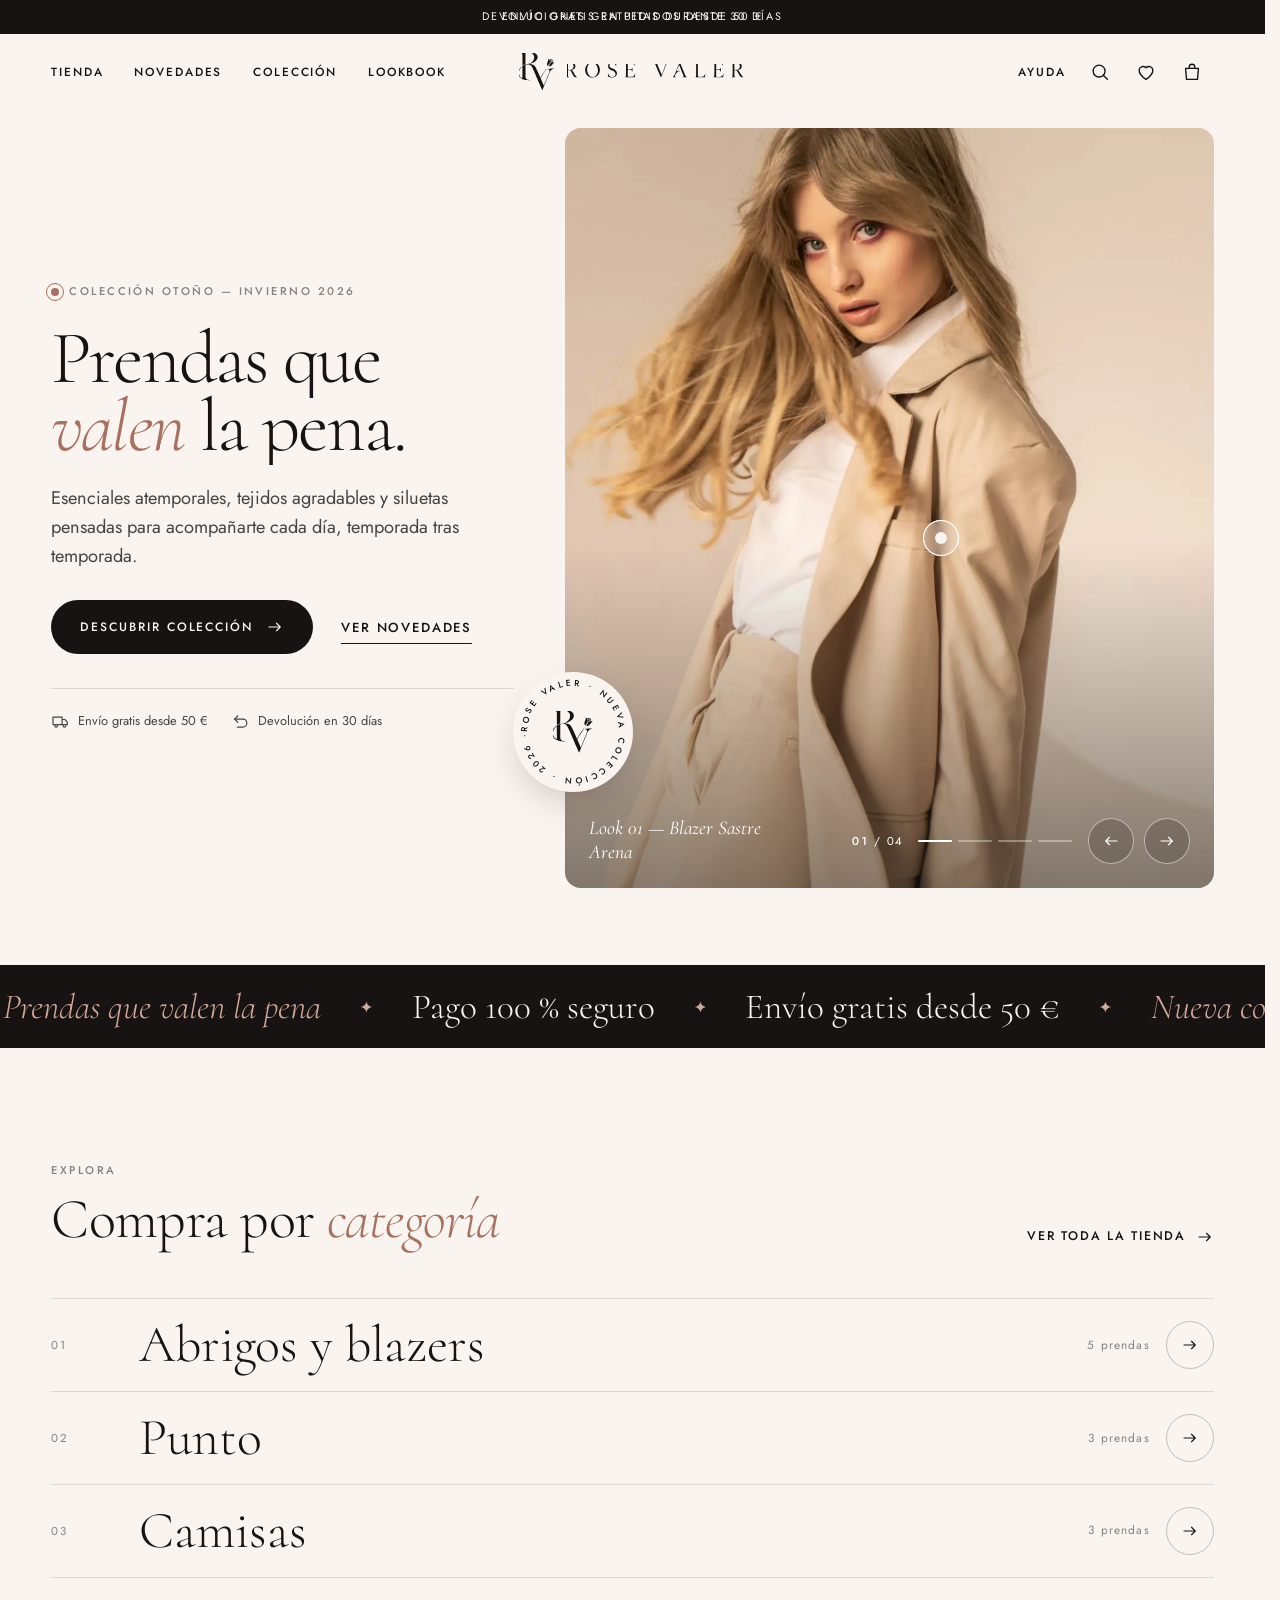
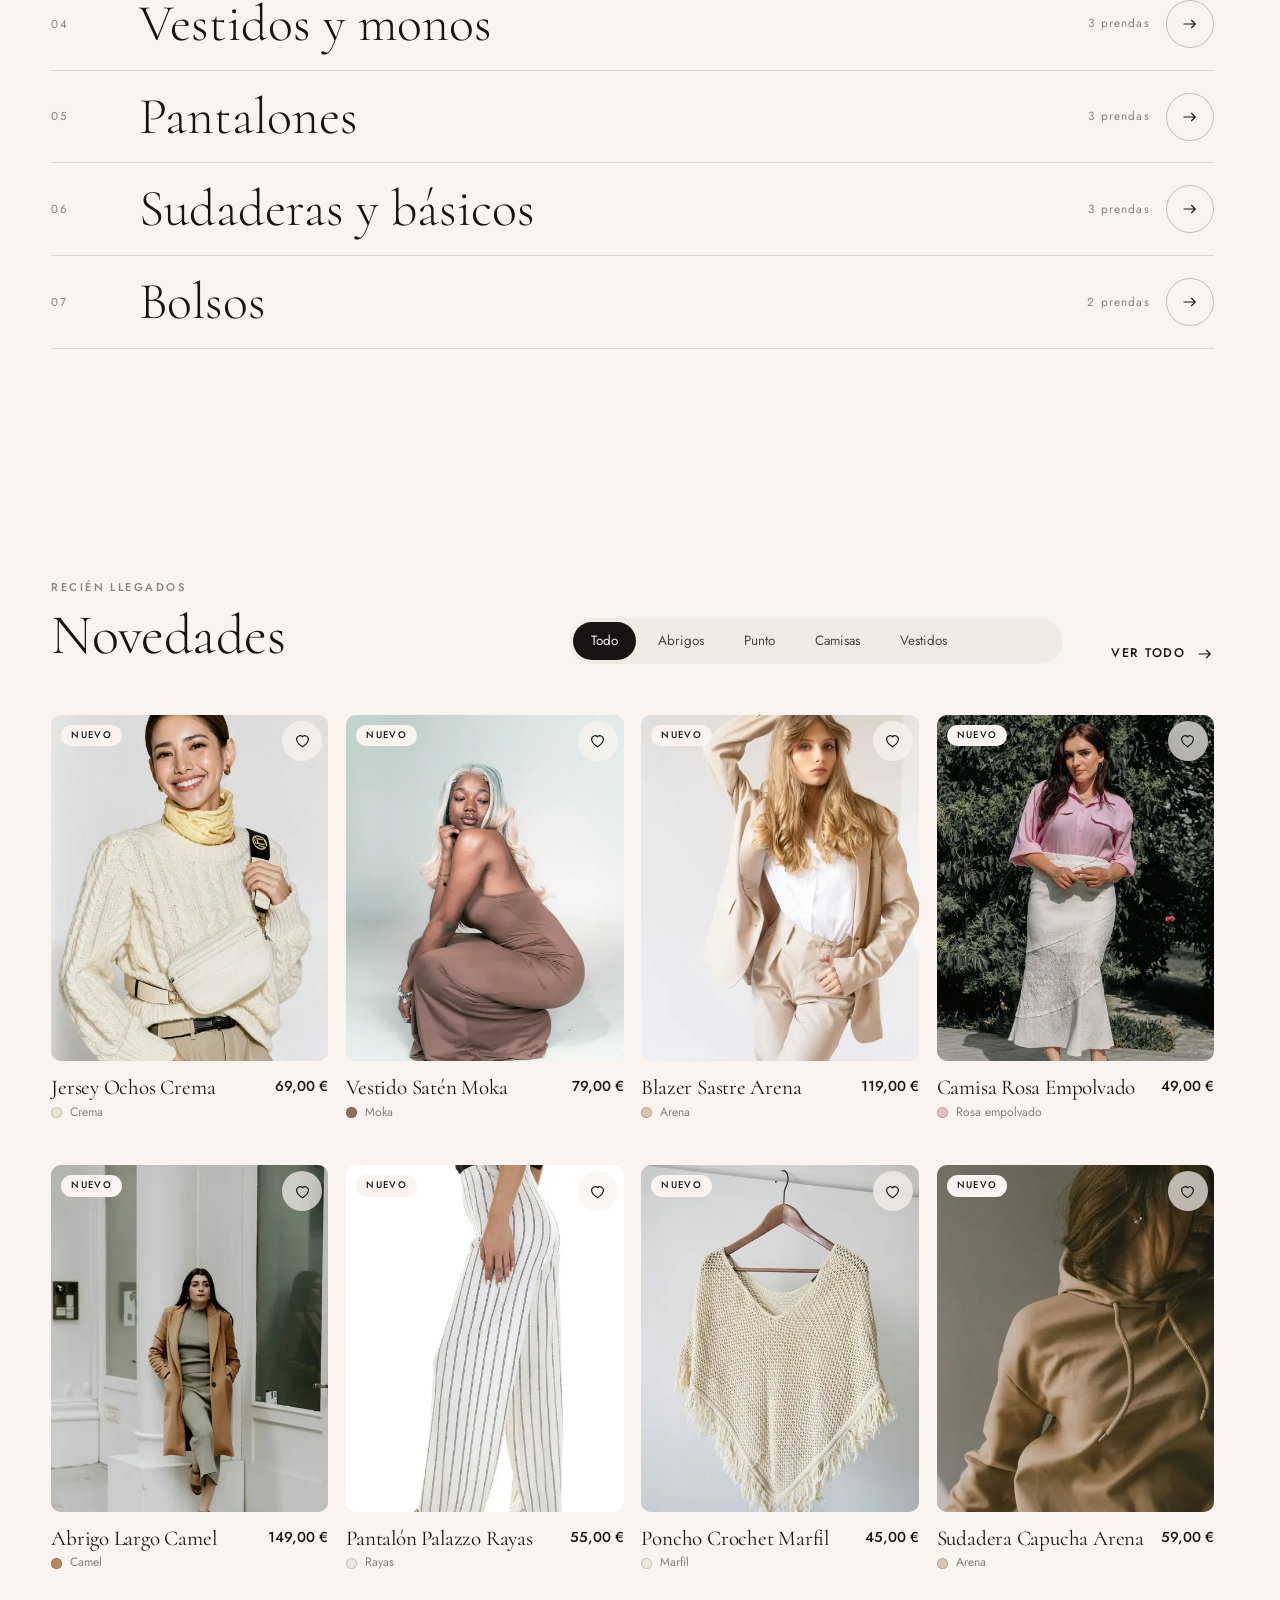
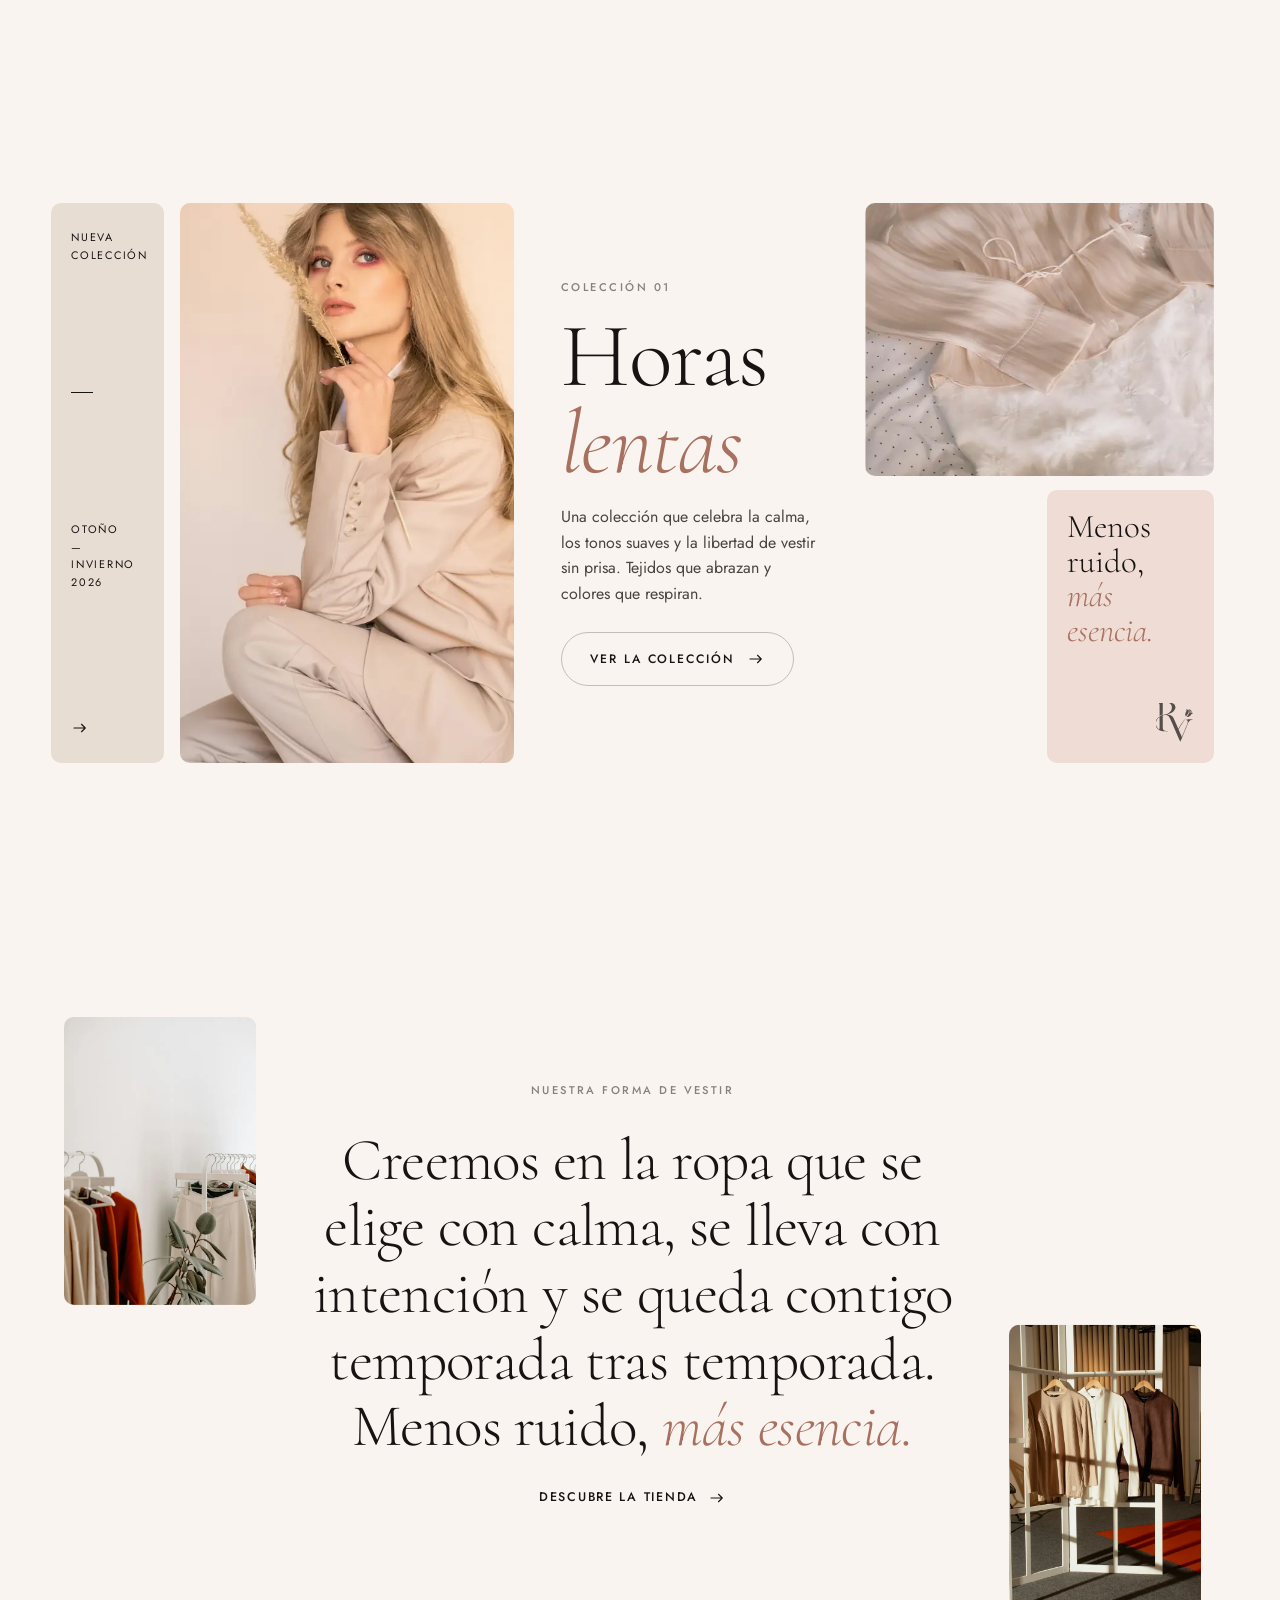
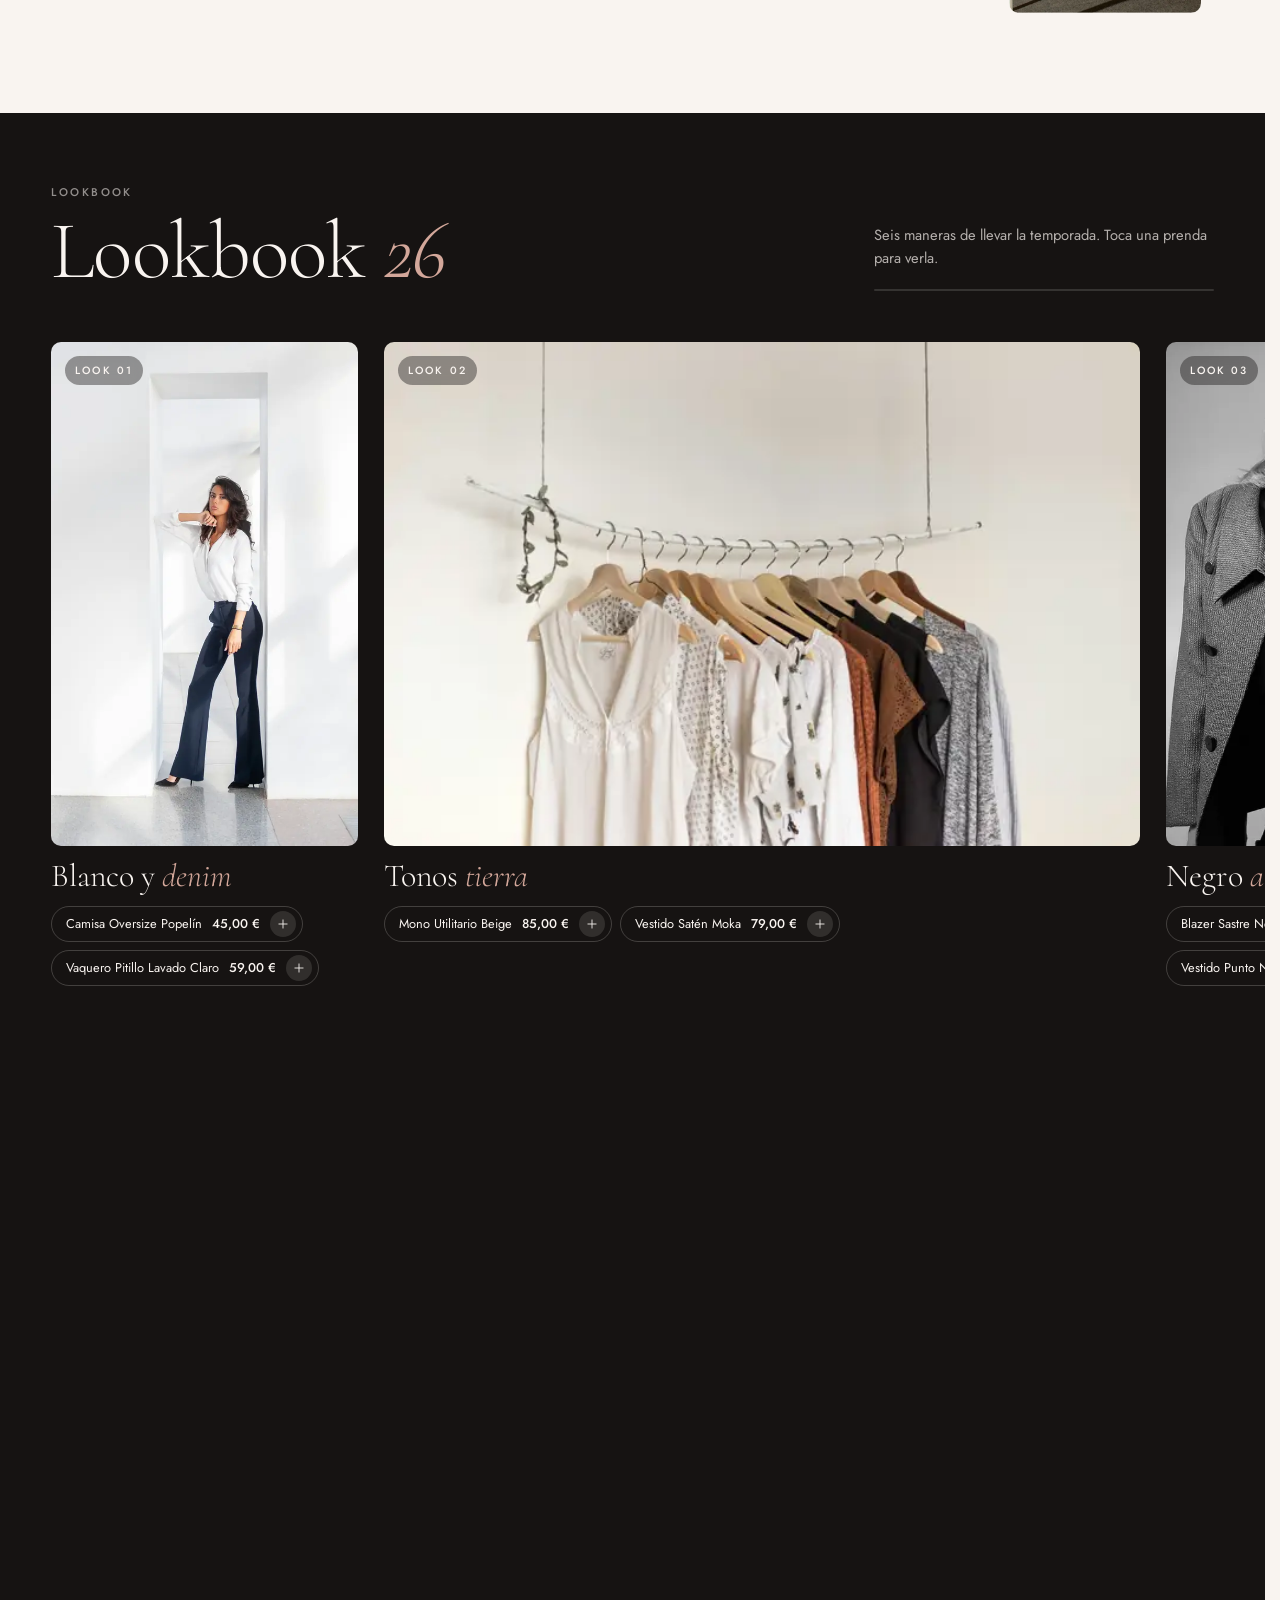
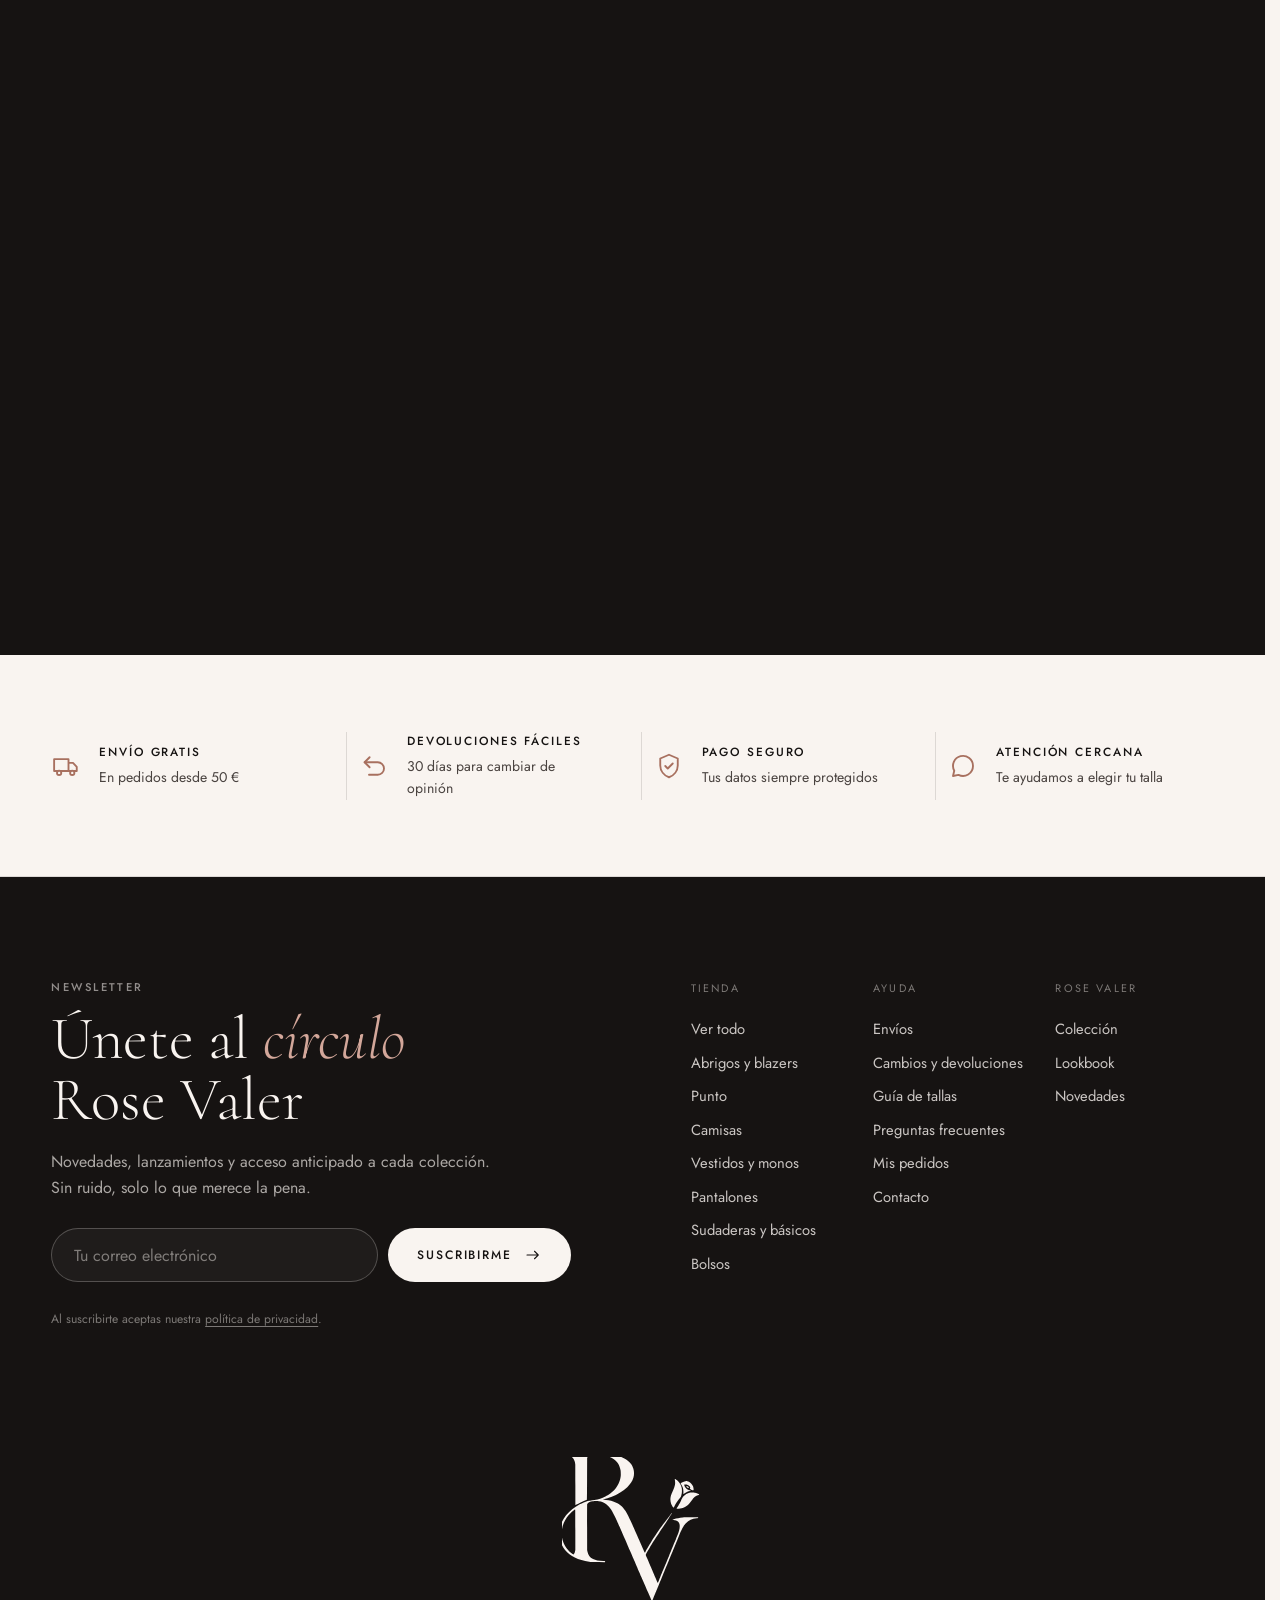
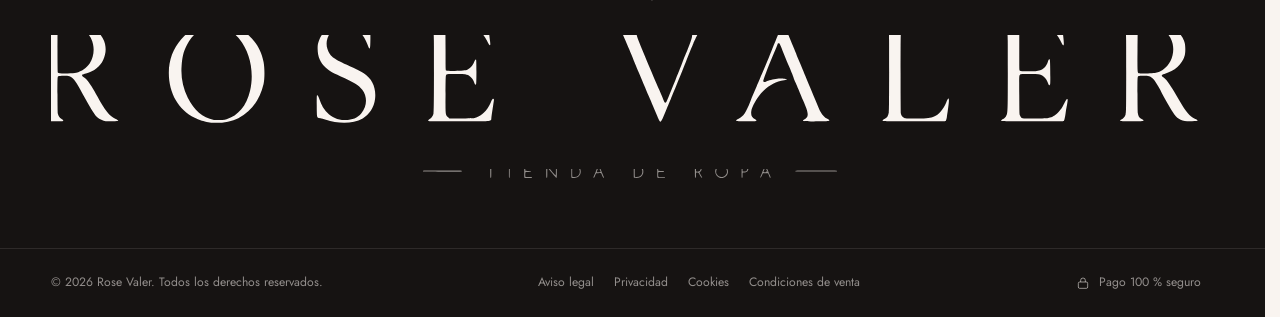
==== index.html @ 04619f74 "Rose Valer: tienda online (prototipo) Co-Authored-By: Claude Opus 5.5 <noreply@anthropic.com>" ====
<!doctype html>
<html lang="es">
<head>
<meta charset="utf-8">
<meta name="viewport" content="width=device-width, initial-scale=1, viewport-fit=cover">
<title>Rose Valer — Tienda de ropa online</title>
<meta name="description" content="Rose Valer, tienda de ropa online. Esenciales atemporales, abrigos, punto, camisas y vestidos. Envío gratis desde 50 € y devoluciones en 30 días.">
<meta property="og:title" content="Rose Valer — Tienda de ropa online">
<meta property="og:description" content="Prendas que valen la pena. Nueva colección Otoño — Invierno 2026.">
<link rel="preload" as="image" href="assets/img/hero-1-1.webp" imagesrcset="assets/img/hero-1-0.webp 640w, assets/img/hero-1-1.webp 1080w, assets/img/hero-1-2.webp 1600w" imagesizes="(min-width: 1024px) 54vw, 100vw" fetchpriority="high">
<meta name="theme-color" content="#F9F4F0">
<meta name="color-scheme" content="light">
<meta property="og:site_name" content="Rose Valer">
<meta property="og:type" content="website">
<meta property="og:locale" content="es_ES">
<meta property="og:image" content="og-image.jpg">
<meta name="twitter:card" content="summary_large_image">
<link rel="icon" href="favicon.svg" type="image/svg+xml">
<link rel="icon" href="favicon-32.png" sizes="32x32" type="image/png">
<link rel="apple-touch-icon" href="apple-touch-icon.png">
<link rel="manifest" href="site.webmanifest">
<script>
  /* Antes de pintar: activar JS, saltar la intro si ya se vio en esta sesión y respetar "reducir movimiento" */
  (function (h) {
    h.classList.add('js');
    try { if (sessionStorage.getItem('rv:intro')) h.classList.add('no-intro'); } catch (e) { h.classList.add('no-intro'); }
    if (matchMedia('(prefers-reduced-motion: reduce)').matches) h.classList.add('rm');
  })(document.documentElement);
</script>
<link rel="preconnect" href="https://fonts.googleapis.com">
<link rel="preconnect" href="https://fonts.gstatic.com" crossorigin>
<link rel="stylesheet" href="https://fonts.googleapis.com/css2?family=Cormorant:ital,wght@0,300..700;1,300..700&amp;family=Jost:wght@300..600&amp;display=swap" media="print" onload="this.media='all'">
<noscript><link rel="stylesheet" href="https://fonts.googleapis.com/css2?family=Cormorant:ital,wght@0,300..700;1,300..700&amp;family=Jost:wght@300..600&amp;display=swap"></noscript>
<link rel="stylesheet" href="assets/css/main.css">
<link rel="modulepreload" href="assets/js/data.js">
<link rel="modulepreload" href="assets/js/store.js">
<link rel="modulepreload" href="assets/js/ui.js">
<link rel="modulepreload" href="assets/js/fx.js">

</head>
<body class="page-home">
<svg class="sprite" aria-hidden="true" focusable="false"><symbol id="rv-mono" viewBox="9.0 9.2 416.6 434.6"><path fill="currentColor" fill-rule="evenodd" d="M283.2 442.4C282.6 442.1 282.1 441.3 281.3 439.1C281.0 438.4 280.0 436.0 278.9 433.6C277.9 431.3 276.3 427.6 275.4 425.4C274.5 423.2 272.7 419.2 271.5 416.5C270.3 413.8 268.5 409.7 267.5 407.4C266.5 405.0 265.0 401.5 264.1 399.5C263.2 397.5 260.7 391.9 258.6 387.0C256.5 382.1 253.8 376.0 252.7 373.4C251.5 370.8 250.0 367.3 249.4 365.8C248.7 364.2 247.5 361.3 246.6 359.4C244.8 355.4 241.2 347.1 241.2 346.8C241.2 346.8 239.5 342.8 237.4 338.0C235.3 333.3 233.0 328.1 232.4 326.5C231.7 324.9 230.4 321.9 229.5 319.8C228.6 317.6 226.9 313.9 225.9 311.4C223.4 305.4 221.8 301.8 218.9 295.2C217.6 292.3 215.8 288.1 214.9 285.9C214.0 283.7 212.5 280.4 211.7 278.5C209.5 273.6 207.4 268.6 204.9 262.8C203.7 259.9 201.4 254.7 199.8 251.1C196.6 243.9 195.1 240.4 193.1 235.8C192.4 234.0 191.0 230.8 189.9 228.5C188.9 226.3 188.0 224.4 188.0 224.4C188.0 224.3 186.2 220.2 184.0 215.3C181.7 210.4 178.9 204.1 177.7 201.4C173.3 191.5 166.8 179.1 163.2 173.6C159.3 167.9 154.7 162.7 149.9 158.8C143.3 153.3 135.0 149.8 126.8 149.0C122.5 148.5 111.9 148.8 108.5 149.5C100.8 150.9 97.6 152.2 94.7 155.0C93.3 156.3 92.7 157.1 92.5 157.8C92.3 158.4 92.3 180.8 92.3 226.3L92.4 293.9L92.9 296.7C95.3 308.9 100.2 315.8 109.9 320.5C117.7 324.3 125.8 325.9 140.0 326.4C144.7 326.6 145.0 326.6 145.4 327.1C145.9 327.8 145.8 328.4 145.2 329.0L144.7 329.6L127.3 329.4C109.4 329.2 107.6 329.2 98.6 328.0C82.7 326.0 67.7 321.7 55.9 315.8C44.6 310.2 34.7 302.5 27.0 293.4C21.1 286.5 15.8 276.3 13.2 267.2C10.8 258.9 10.0 253.4 10.0 245.7C10.0 229.2 14.0 215.5 23.4 200.2C31.0 187.9 44.2 175.0 58.7 165.9C67.0 160.6 74.3 156.7 82.2 153.4C87.8 151.1 92.2 149.6 98.4 148.2C102.9 147.1 104.6 146.8 113.8 145.4C127.1 143.3 135.5 140.7 146.5 135.1C151.5 132.6 154.8 130.6 160.9 126.3C166.1 122.6 173.8 115.1 177.6 110.0C180.0 106.7 183.9 100.3 185.5 96.9C188.6 90.3 191.0 81.7 191.8 74.4C192.2 70.5 191.9 61.5 191.3 57.8C189.9 49.8 186.0 40.6 181.7 35.0C174.5 25.8 164.6 19.3 153.6 16.5C145.9 14.6 147.0 14.7 121.6 14.6L98.8 14.5L97.7 15.0C96.4 15.7 94.1 18.0 93.1 19.6L92.4 20.9L92.2 82.8C92.1 133.8 92.1 144.7 91.8 145.1C91.6 145.3 91.0 145.6 90.5 145.8C88.5 146.4 80.7 149.4 78.0 150.6C73.5 152.5 67.2 155.8 62.6 158.5C60.4 159.9 58.4 161.0 58.3 161.0C58.1 161.0 57.9 160.8 57.8 160.5C57.6 160.2 57.5 141.5 57.5 102.0C57.5 68.7 57.4 42.5 57.3 40.8C56.9 35.4 55.8 31.1 53.9 27.2C51.9 23.2 49.9 20.7 46.7 18.5C42.1 15.2 37.1 13.9 27.9 13.5C25.5 13.4 23.4 13.2 23.3 13.1C22.7 12.5 22.7 11.3 23.2 10.8L23.8 10.2L90.3 10.3C156.2 10.4 156.9 10.4 161.4 10.9C180.4 13.2 193.3 17.1 205.4 24.4C211.2 27.9 218.1 33.9 221.7 38.7C224.8 42.8 227.6 48.4 229.2 53.2C231.7 61.2 231.8 71.4 229.4 79.4C226.0 90.3 220.6 98.8 211.1 108.0C199.2 119.5 183.3 129.1 163.5 136.9C158.0 139.0 147.4 142.4 142.5 143.6C141.1 144.0 139.8 144.4 139.7 144.5C139.3 144.9 140.6 145.2 142.4 145.2C148.6 145.3 162.8 147.6 169.5 149.8C179.1 152.9 188.8 158.5 195.3 164.7C198.7 167.9 203.3 173.8 206.1 178.5C209.7 184.3 219.6 204.3 225.0 216.2C226.3 219.3 228.4 224.0 229.6 226.5C230.8 229.0 232.5 232.8 233.4 234.8C234.2 236.7 237.4 243.8 240.4 250.5C243.4 257.2 246.3 263.9 247.0 265.5C248.2 268.4 250.4 273.5 253.7 280.9C256.0 286.0 257.0 288.2 259.8 294.8C261.0 297.7 262.2 300.4 262.4 300.7C263.1 301.8 263.7 301.4 264.8 299.2C267.3 294.1 274.9 280.8 278.0 276.0C278.9 274.6 280.8 271.5 282.2 269.1C286.9 261.3 302.6 237.8 310.7 226.4C312.1 224.3 314.1 221.5 315.1 220.1C316.1 218.8 318.0 216.2 319.5 214.4C322.5 210.6 330.3 200.4 337.7 190.6C342.5 184.2 343.8 182.7 343.8 183.5C343.8 184.0 342.3 186.6 339.9 190.3C338.8 192.0 336.1 196.2 334.0 199.6C330.2 205.7 313.6 230.7 305.6 242.4C303.4 245.7 300.0 250.8 298.1 253.8C296.3 256.7 293.3 261.4 291.5 264.1C287.1 270.8 284.9 274.3 277.8 286.2C269.3 300.3 266.0 306.5 266.0 308.1C266.0 309.2 266.6 310.8 270.6 319.6C272.3 323.5 274.2 327.9 274.9 329.5C275.5 331.1 276.6 333.7 277.4 335.4C278.1 337.0 279.6 340.6 280.8 343.2C281.9 345.9 283.3 349.1 283.8 350.4C286.1 355.5 299.4 386.7 300.5 389.4C300.7 390.0 301.0 390.2 301.4 390.2C301.9 390.2 302.1 389.9 302.8 388.3C303.2 387.2 304.2 384.8 305.0 382.9C305.8 380.9 307.6 376.6 309.0 373.1C314.7 359.0 316.9 353.8 318.1 350.9C318.7 349.5 320.6 345.1 322.2 341.1C323.9 337.1 325.9 332.4 326.6 330.5C327.4 328.6 328.3 326.3 328.8 325.4C329.2 324.4 330.5 321.1 331.7 318.0C333.0 314.9 334.7 310.7 335.5 308.8C337.1 304.9 340.1 297.7 346.2 282.5C348.3 277.5 350.4 272.2 351.1 270.8C351.7 269.4 353.5 265.2 355.0 261.5C356.5 257.7 358.6 252.6 359.6 250.1C364.2 238.8 366.3 230.4 366.3 223.2C366.3 219.3 365.8 217.0 364.3 214.0C363.4 212.0 362.8 211.3 361.1 209.6C357.8 206.3 354.3 204.9 347.8 204.6C345.7 204.5 344.9 204.3 344.8 204.1C344.6 203.5 345.0 203.3 348.6 202.3C358.0 199.6 365.4 198.3 375.1 197.3C378.5 197.0 383.3 196.9 399.8 196.8C422.1 196.7 421.0 196.6 421.0 198.1C421.0 199.1 420.1 199.4 416.1 199.8C402.9 201.3 393.2 205.9 384.6 214.8C381.6 217.9 380.2 219.7 377.7 223.5C373.4 230.2 369.6 238.2 361.9 257.2C359.9 262.1 357.7 267.5 357.0 269.1C356.3 270.7 355.3 273.1 354.9 274.3C354.4 275.5 352.8 279.4 351.3 283.0C346.0 295.8 343.7 301.4 341.7 306.1C340.6 308.7 339.0 312.6 338.2 314.6C337.4 316.7 335.7 320.7 334.5 323.6C333.3 326.5 331.5 331.0 330.4 333.5C329.4 336.0 327.9 339.5 327.3 341.1C325.8 344.5 322.9 351.5 320.4 357.8C319.5 360.0 317.9 363.7 316.9 366.0C316.0 368.3 314.0 373.2 312.5 376.9C311.0 380.6 309.1 385.2 308.3 387.1C307.5 389.1 306.1 392.4 305.2 394.6C304.3 396.8 302.5 401.2 301.2 404.5C299.8 407.7 298.8 410.3 298.8 410.4C298.8 410.5 294.8 420.2 293.8 422.4C293.3 423.5 292.5 425.6 291.9 427.0C291.3 428.4 289.7 432.3 288.4 435.6C287.0 438.9 285.9 441.8 285.8 441.9C285.7 442.2 284.6 442.8 284.2 442.7C284.0 442.7 283.6 442.6 283.2 442.4ZM53.7 305.0C55.0 303.1 56.1 300.1 56.8 296.5L57.4 293.6L57.4 234.2C57.4 171.6 57.4 173.7 56.3 173.8C55.5 173.8 48.0 180.0 43.8 184.1C34.7 193.0 27.4 203.6 23.2 213.9C20.3 221.1 18.8 226.5 17.6 234.2C16.9 238.9 17.0 250.5 17.7 255.0C19.2 263.6 21.5 270.7 25.2 278.1C27.0 281.7 28.1 283.4 31.0 287.5C36.7 295.1 42.7 301.0 49.2 305.4C51.9 307.2 52.3 307.1 53.7 305.0ZM358.2 171.5C356.9 171.3 357.0 170.6 358.7 168.0C359.6 166.8 361.1 164.2 362.2 162.3C363.2 160.4 364.9 157.4 365.9 155.7C367.0 153.9 368.8 150.3 370.0 147.7C374.6 137.9 375.4 136.6 379.1 133.1C382.8 129.5 388.3 126.2 392.8 124.8C397.5 123.3 398.5 123.1 403.8 123.1C408.5 123.1 408.7 123.2 411.8 123.9C415.2 124.8 418.8 126.4 421.8 128.2C424.5 129.8 424.6 130.5 422.3 130.9C419.9 131.2 415.4 133.3 412.3 135.5C410.0 137.1 406.1 141.0 404.0 143.8C395.6 154.9 390.4 160.8 386.5 163.4C380.6 167.4 373.6 170.3 367.5 171.1C364.6 171.6 359.5 171.8 358.2 171.5ZM347.2 167.4C344.9 165.0 341.8 159.4 340.6 155.8C339.1 151.2 338.4 145.3 338.8 141.0C339.4 134.8 340.8 130.1 344.9 121.0C349.6 110.7 351.0 106.9 352.1 101.2C352.8 98.1 352.8 97.6 352.7 93.5C352.6 90.5 352.4 88.4 352.0 86.8C351.2 83.0 351.5 82.8 355.0 84.9C358.5 87.0 359.3 87.6 361.6 89.8C367.1 95.3 370.4 101.6 372.3 110.0C373.1 113.9 373.1 122.4 372.3 126.2C370.1 136.2 370.3 135.8 365.0 142.1C359.1 149.2 353.1 158.4 350.3 165.0C349.6 166.4 349.0 167.8 348.9 167.9C348.6 168.5 348.0 168.3 347.2 167.4ZM377.2 123.7C377.5 113.6 376.1 107.9 371.3 100.3C369.0 96.6 368.9 96.5 370.2 95.3C373.0 92.7 379.7 90.1 384.0 89.8C386.0 89.7 386.7 89.8 388.8 90.4C395.6 92.2 400.8 96.4 404.4 103.0C406.1 106.1 406.7 107.9 407.2 111.5C407.5 114.2 407.5 114.8 407.2 115.8L406.9 116.9L405.1 116.8C402.9 116.8 401.4 116.2 398.6 114.0C395.9 112.0 395.9 111.9 396.8 110.4C397.6 109.0 397.7 108.4 397.1 107.1C395.9 104.2 390.7 100.6 386.6 99.7C384.3 99.3 380.9 99.5 380.3 100.1C379.2 101.1 379.7 103.1 382.0 106.9C384.3 110.6 386.4 112.5 391.3 115.0C392.7 115.7 394.9 116.6 396.3 117.0C399.6 117.9 399.6 118.5 396.0 119.3C391.8 120.2 385.9 122.8 381.2 126.0C379.4 127.2 377.7 128.2 377.4 128.2C377.0 128.2 377.0 128.0 377.2 123.7ZM391.2 110.3C389.0 109.4 385.8 106.4 385.8 105.2C385.8 104.6 386.4 104.0 387.0 104.0C388.0 104.0 390.2 105.3 391.4 106.5C392.8 107.9 393.6 109.7 393.0 110.4C392.6 110.8 392.7 110.8 391.2 110.3Z"/></symbol><symbol id="rv-word" viewBox="8.8 9.1 791.5 70.7"><path fill="currentColor" fill-rule="evenodd" d="M123.6 77.4C120.0 76.6 118.7 76.2 115.4 74.6C104.4 69.3 97.8 57.9 97.8 44.3C97.7 34.6 101.2 26.0 108.0 19.2C113.2 13.9 121.8 10.5 130.1 10.5C139.7 10.5 147.2 13.4 153.1 19.4C158.1 24.4 160.7 29.3 162.3 36.6C163.1 40.5 163.1 48.2 162.3 51.6C159.7 62.5 153.9 70.4 145.1 74.8C139.4 77.7 130.3 78.8 123.6 77.4ZM210.8 77.4C208.9 77.0 206.1 76.4 204.7 75.9C203.3 75.4 201.7 75.0 201.1 74.9C199.2 74.6 199.1 74.5 198.8 73.7C198.6 73.2 198.5 70.4 198.5 66.1C198.5 59.7 198.5 59.2 198.9 59.3C199.2 59.4 199.7 60.3 200.4 62.1C202.0 66.4 203.1 68.3 205.4 70.8C209.0 74.5 212.5 76.0 217.5 76.1C222.6 76.2 226.1 74.8 228.9 71.5C232.8 66.9 233.1 60.2 229.5 55.5C227.2 52.3 223.6 50.2 214.5 46.2C208.9 43.7 206.9 42.6 204.7 40.5C200.8 36.9 199.2 33.1 199.1 27.6C199.1 25.2 199.2 24.3 199.7 22.9C202.6 14.2 209.2 10.1 219.9 10.6C223.5 10.7 225.7 11.2 229.4 12.4C230.8 12.8 232.4 13.2 233.1 13.3C233.9 13.4 234.5 13.6 234.7 13.9C235.2 14.6 235.1 26.8 234.7 27.2C234.2 27.6 234.0 27.3 232.9 24.4C231.0 19.4 227.9 15.3 224.7 13.7C223.0 12.8 219.8 12.0 218.0 12.0C216.2 12.0 213.0 12.8 211.3 13.7C206.5 16.1 204.0 22.4 205.8 27.7C207.5 32.5 209.4 34.1 219.0 38.5C225.9 41.7 228.4 42.9 230.5 44.3C236.3 48.1 239.1 54.3 238.2 61.8C237.6 67.3 234.2 72.6 229.8 75.0C224.4 77.8 218.3 78.6 210.8 77.4ZM431.9 76.7C431.5 76.1 430.8 74.5 428.2 68.4C427.4 66.3 426.1 63.3 425.4 61.7C424.6 60.1 423.1 56.6 422.0 53.8C419.1 46.8 416.3 40.2 415.3 37.9C414.8 36.8 413.8 34.2 413.0 32.2C411.2 27.7 407.1 18.3 406.4 16.8C405.5 15.0 404.1 13.6 402.7 12.9C401.1 12.2 400.8 11.9 401.4 11.5C402.0 11.3 418.5 11.2 418.9 11.5C419.5 11.8 419.0 12.5 418.1 12.8C417.6 12.9 417.0 13.4 416.6 13.8C416.0 14.6 416.0 14.7 416.1 16.5C416.2 17.8 416.5 19.1 417.1 20.8C418.9 25.5 426.9 44.5 431.9 56.0C432.9 58.4 434.1 61.2 434.5 62.3C435.7 65.4 436.1 65.2 438.0 60.4C439.4 56.9 440.6 53.9 442.6 49.1C445.6 41.7 446.6 39.1 448.0 35.4C448.8 33.3 449.9 30.6 450.4 29.6C450.8 28.5 451.9 25.8 452.7 23.6C454.0 20.0 454.1 19.4 454.1 17.5C454.1 14.8 453.5 13.6 451.6 12.9C448.5 11.7 449.4 11.5 457.3 11.4C463.1 11.3 464.2 11.3 464.5 11.6C464.9 12.1 464.7 12.4 463.0 13.0C460.3 14.0 458.8 15.7 456.7 19.9C455.8 21.9 455.0 23.5 455.0 23.6C455.0 23.7 454.5 25.0 453.8 26.5C453.2 27.9 452.2 30.5 451.5 32.2C449.8 36.7 440.7 59.3 439.7 61.4C439.3 62.3 438.1 65.2 437.1 67.6C433.2 77.4 432.8 78.0 431.9 76.7ZM10.8 76.7C10.0 76.4 9.9 76.6 12.1 75.0C12.7 74.6 13.4 73.9 13.6 73.4C14.5 71.6 14.5 68.8 14.4 42.8C14.4 19.5 14.3 17.3 13.9 16.1C13.4 14.4 12.3 13.2 11.0 12.6C9.8 12.2 9.8 11.7 10.9 11.5C12.2 11.2 33.5 11.2 36.6 11.5C43.3 12.1 47.5 13.9 50.8 17.5C55.1 22.3 56.0 29.2 53.1 35.2C50.9 39.8 47.2 42.7 41.4 44.4C40.2 44.7 39.1 45.1 39.0 45.1C38.4 45.5 38.8 46.3 39.9 46.9C40.5 47.2 41.3 47.9 41.8 48.5C43.4 50.2 46.7 55.4 49.2 60.1C54.4 69.7 57.3 73.3 61.3 75.2C62.6 75.8 63.5 76.4 63.4 76.6C63.4 76.8 62.1 76.9 59.2 76.9C55.6 77.0 54.9 77.0 53.4 76.5C51.4 75.8 49.2 74.5 48.0 73.1C46.5 71.5 42.3 64.3 37.3 55.0C34.1 49.1 32.3 46.9 30.1 46.3C28.5 45.8 22.9 45.9 22.4 46.4C22.0 46.7 22.0 48.2 22.0 58.6C22.0 65.2 22.1 71.0 22.2 71.7C22.6 73.4 23.4 74.6 24.8 75.4C25.6 75.8 26.0 76.2 25.9 76.5C25.9 76.8 25.1 76.9 18.6 76.9C14.1 77.0 11.1 76.9 10.8 76.7ZM274.6 76.7C274.2 76.3 274.2 76.3 275.4 75.4C276.9 74.3 277.6 73.3 278.0 71.6C278.2 70.7 278.3 63.0 278.3 43.9C278.3 17.7 278.3 17.4 277.7 15.8C277.2 14.2 276.4 13.3 274.7 12.4C272.9 11.4 273.5 11.4 294.5 11.3C314.2 11.2 314.4 11.2 314.9 11.7C315.2 12.1 315.4 13.1 315.8 16.3C316.0 18.5 316.3 21.3 316.5 22.4C317.0 26.2 316.4 26.2 314.4 22.1C312.0 17.3 308.8 14.4 304.6 13.4C303.5 13.1 301.5 13.0 295.2 13.0C287.8 13.0 287.3 13.0 286.7 13.5L286.1 14.0L286.2 28.0C286.2 41.4 286.2 42.1 286.7 42.4C287.4 43.0 299.0 42.7 300.6 42.1C302.5 41.4 304.7 39.1 305.6 36.8C306.3 34.9 306.7 34.5 307.0 35.0C307.3 35.5 307.3 50.8 307.0 51.6C306.6 52.6 306.2 52.1 305.5 50.1C305.0 48.8 304.6 48.1 303.6 47.1C301.6 45.1 301.0 44.9 293.6 44.8C287.8 44.7 287.3 44.7 286.8 45.2C286.3 45.6 286.3 45.7 286.2 58.4C286.1 72.7 286.1 72.6 287.8 74.1L288.8 75.0L297.1 75.0C305.2 75.0 305.4 75.0 307.1 74.4C309.3 73.6 310.6 72.8 312.2 71.2C314.1 69.4 315.8 66.9 316.9 64.3C318.0 61.7 318.3 61.3 318.9 61.8C319.2 62.0 319.2 62.3 319.1 62.9C318.9 63.9 317.6 72.8 317.4 74.6C317.1 77.2 319.3 77.0 295.7 77.0C278.6 77.0 275.0 76.9 274.6 76.7ZM484.4 76.8C483.7 76.6 484.1 76.2 485.7 75.3C489.1 73.3 490.6 71.1 493.7 63.4C494.9 60.3 496.9 55.7 498.1 53.0C499.2 50.3 500.3 47.8 500.4 47.5C500.5 47.1 501.1 45.8 501.7 44.4C503.1 41.3 505.4 35.7 508.0 29.2C512.5 18.2 514.7 12.7 515.2 11.9C516.0 10.6 516.4 10.7 517.3 12.7C518.1 14.5 523.6 27.7 524.8 30.6C525.1 31.6 526.1 34.0 526.9 35.9C527.8 37.8 529.6 42.3 531.1 45.9C538.4 63.5 540.8 69.2 541.6 70.6C542.7 72.7 544.3 74.4 546.1 75.3C547.1 75.8 547.5 76.1 547.5 76.4C547.4 76.8 546.7 76.9 540.0 77.0C530.3 77.1 528.4 76.8 530.1 75.9C533.8 73.9 533.7 72.0 529.5 62.5C528.9 61.2 527.6 58.1 526.6 55.5C525.6 53.0 524.5 50.4 524.1 49.8C523.8 49.1 523.3 48.0 523.1 47.1C522.8 46.3 521.6 43.3 520.4 40.4C517.8 34.2 515.8 29.3 514.6 26.2C514.1 25.0 513.5 24.0 513.3 23.9C512.9 23.7 512.2 24.1 512.2 24.6C512.2 24.7 510.7 28.4 508.8 32.8C505.3 41.2 502.5 48.6 502.5 49.6C502.5 50.4 503.4 50.5 504.6 49.8C505.7 49.2 509.4 48.3 512.0 48.0C514.3 47.7 518.5 48.0 518.5 48.5C518.5 48.6 517.7 48.8 516.7 49.0C511.2 49.8 507.0 52.0 502.5 56.4C498.5 60.3 494.6 67.1 494.3 70.5C494.1 73.2 494.8 74.5 497.2 75.8C497.9 76.2 498.0 76.3 497.7 76.6C497.5 76.9 496.4 77.0 491.2 77.0C487.7 77.0 484.7 76.9 484.4 76.8ZM584.0 76.8C583.5 76.5 583.8 76.1 585.3 75.3C586.9 74.5 587.6 73.2 588.0 70.8C588.2 69.6 588.2 60.6 588.2 43.4C588.2 21.2 588.2 17.7 587.9 16.4C587.3 14.2 586.7 13.4 585.2 12.8C583.9 12.2 583.7 11.8 584.8 11.5C585.6 11.3 599.1 11.2 599.8 11.4C600.6 11.7 600.3 12.2 598.9 12.9C597.4 13.6 597.0 14.1 596.4 16.0C596.0 17.2 596.0 20.3 596.0 43.9C596.0 58.4 596.1 70.9 596.2 71.6C596.5 73.0 597.1 73.9 598.3 74.6C599.1 75.1 599.6 75.1 606.9 75.1C615.2 75.1 615.8 75.0 619.2 73.6C621.9 72.4 625.3 68.4 627.0 64.3C628.9 59.6 629.4 60.8 628.4 67.8C628.2 69.2 627.9 71.7 627.6 73.2C627.4 75.1 627.1 76.3 626.8 76.5C626.4 77.0 625.4 77.0 605.4 77.0C593.8 77.0 584.2 76.9 584.0 76.8ZM664.8 76.8C664.2 76.6 664.5 76.1 665.7 75.4C666.4 75.1 667.3 74.3 667.6 73.8C669.0 71.7 669.0 71.5 669.0 43.7C669.0 19.0 669.0 18.1 668.5 16.4C667.9 14.2 667.5 13.6 666.0 12.9C664.6 12.2 664.4 11.6 665.5 11.4C665.9 11.3 674.9 11.3 685.5 11.3C703.4 11.3 704.7 11.3 705.2 11.7C705.8 12.2 706.1 13.6 706.9 20.5C707.5 26.2 707.1 26.6 705.1 22.6C702.4 17.1 699.6 14.5 695.3 13.4C694.1 13.1 692.3 13.0 685.9 13.0L678.0 13.0L677.4 13.6L676.8 14.2L676.8 28.1C676.8 39.5 676.8 42.0 677.1 42.4C677.4 42.8 677.8 42.9 681.5 42.9C683.7 43.0 686.6 42.9 687.9 42.8C692.6 42.3 695.1 40.3 696.4 36.0C696.8 34.8 697.3 34.4 697.6 35.0C697.9 35.5 698.1 51.1 697.8 51.8C697.4 52.8 697.0 52.6 696.4 51.0C695.6 48.9 695.1 48.2 693.9 47.0C691.7 45.0 691.2 44.9 684.1 44.8C678.0 44.7 677.8 44.7 677.3 45.2C676.7 45.8 676.7 45.8 676.8 58.9C676.9 72.0 676.9 72.1 677.4 73.1C678.5 75.2 678.3 75.1 687.6 75.1C695.7 75.0 696.0 75.0 697.7 74.4C700.4 73.5 701.4 72.8 703.7 70.4C705.4 68.5 706.0 67.7 707.3 65.0C708.3 63.1 709.1 61.8 709.3 61.8C709.9 61.7 709.9 62.5 709.3 65.8C709.0 67.2 708.7 68.9 708.6 69.6C708.1 73.6 707.6 76.1 707.2 76.5C706.8 77.0 705.8 77.0 685.9 77.0C674.5 77.0 665.0 76.9 664.8 76.8ZM745.8 76.8C745.2 76.6 745.5 76.0 746.3 75.7C747.6 75.1 748.7 73.9 749.2 72.3C749.6 71.0 749.6 68.9 749.6 44.1C749.6 18.8 749.6 17.3 749.1 16.0C748.5 14.1 747.9 13.4 746.6 12.7C743.9 11.4 745.1 11.3 758.3 11.3C771.2 11.2 774.5 11.5 778.4 12.7C784.1 14.5 787.8 18.1 789.4 23.4C790.0 25.5 790.0 30.3 789.4 32.4C787.6 38.3 782.7 42.8 775.6 44.7C773.4 45.3 773.3 45.8 775.1 47.2C775.8 47.7 777.0 48.9 777.7 49.8C779.0 51.3 783.1 57.9 786.4 63.8C790.0 70.1 793.0 73.7 796.3 75.2C799.3 76.6 799.0 76.9 794.4 76.9C788.1 77.1 785.2 76.0 782.4 72.3C780.6 69.9 774.7 59.8 773.4 56.9C772.3 54.3 768.8 48.8 767.7 47.9C765.8 46.2 765.0 46.0 761.4 46.0C758.5 46.0 758.0 46.1 757.7 46.5C757.3 46.9 757.3 48.0 757.3 58.3C757.3 64.5 757.4 70.4 757.5 71.3C757.8 73.4 758.4 74.5 760.1 75.4C762.7 76.8 762.0 77.0 753.3 77.0C749.4 77.0 746.0 76.9 745.8 76.8ZM137.1 75.5C144.9 73.3 150.8 66.3 153.1 56.2C156.8 40.3 151.2 23.0 139.8 15.4C134.5 11.9 127.9 11.3 121.4 13.8C116.4 15.6 111.6 20.9 108.9 27.6C107.5 30.9 106.9 33.9 106.5 39.1C105.9 47.0 107.3 54.1 110.7 60.9C115.2 69.7 120.6 74.3 128.5 76.0C130.2 76.3 135.1 76.1 137.1 75.5ZM34.8 43.9C38.4 43.0 41.9 40.6 43.9 37.6C49.0 29.9 46.6 18.3 39.1 14.5C36.3 13.1 35.5 13.0 29.0 13.0C23.3 13.0 23.0 13.0 22.5 13.5C22.0 14.0 22.0 14.3 22.0 28.7C22.0 37.1 22.1 43.5 22.2 43.7C22.6 44.3 24.5 44.5 29.0 44.4C31.7 44.3 33.7 44.2 34.8 43.9ZM769.8 43.9C771.9 43.4 772.6 43.1 774.4 42.0C782.3 37.0 784.1 24.7 778.0 17.7C776.4 15.8 774.0 14.3 771.8 13.6C770.0 13.0 769.5 13.0 764.1 13.0C758.5 13.0 758.3 13.0 757.9 13.5C757.4 14.0 757.4 14.7 757.3 28.7C757.2 44.1 757.2 43.8 758.4 44.3C759.2 44.6 767.9 44.3 769.8 43.9Z"/></symbol><symbol id="rv-tag" viewBox="7.3 8.2 691.0 24.8"><path fill="currentColor" fill-rule="evenodd" d="M503.6 31.1C498.2 29.7 494.7 24.3 495.5 19.0C496.4 13.3 502.0 9.2 507.5 10.2C516.0 11.7 519.5 22.2 513.4 28.1C510.4 31.0 507.0 32.0 503.6 31.1ZM181.5 30.8C181.0 30.3 181.0 29.9 181.0 20.9C181.0 13.9 181.1 11.5 181.3 11.0L181.6 10.4L187.0 10.3C192.7 10.2 193.5 10.3 193.5 10.8C193.5 11.6 192.8 11.7 188.1 11.8C184.3 11.8 183.2 11.9 183.0 12.1C182.6 12.6 182.7 19.0 183.0 19.4C183.2 19.5 185.3 19.7 187.7 19.8L192.1 19.9L192.1 20.5L192.1 21.1L187.7 21.2C185.3 21.3 183.2 21.5 183.0 21.6C182.7 21.9 182.6 28.8 182.8 29.2C183.0 29.4 184.4 29.5 188.1 29.5C192.1 29.5 193.3 29.6 193.6 29.9C194.0 30.1 194.1 30.3 193.8 30.7C193.6 31.1 193.1 31.1 187.8 31.2C182.3 31.3 182.0 31.2 181.5 30.8ZM258.9 30.8C258.6 30.4 258.5 29.2 258.5 20.6C258.5 11.5 258.5 10.9 258.9 10.6C259.3 10.3 260.2 10.2 262.9 10.3C266.2 10.4 266.4 10.4 268.2 11.2C273.3 13.6 275.4 19.3 273.2 25.2C272.5 27.0 270.3 29.3 268.4 30.1C266.0 31.3 259.7 31.7 258.9 30.8ZM362.8 31.0C362.2 30.9 361.6 30.7 361.5 30.5C361.4 30.3 361.3 25.9 361.3 20.7C361.3 11.7 361.3 11.2 361.8 10.7C362.5 10.0 367.5 10.0 369.7 10.7C372.8 11.7 374.8 13.5 376.3 16.6C377.0 18.1 377.1 18.6 377.1 20.6C377.1 22.6 377.0 23.1 376.4 24.8C375.5 27.0 373.6 29.1 371.5 30.1C369.4 31.1 365.7 31.5 362.8 31.0ZM402.0 31.1C401.1 31.0 400.5 30.8 400.3 30.6C400.1 30.3 400.0 27.9 400.0 20.6C400.0 12.2 400.0 11.0 400.4 10.6C401.0 10.1 411.8 10.1 412.2 10.6C412.5 10.9 412.5 11.1 412.2 11.4C412.0 11.7 411.1 11.8 407.1 11.8C401.1 11.8 401.5 11.5 401.5 15.8C401.5 18.0 401.6 19.0 401.8 19.2C402.1 19.4 406.3 19.7 410.3 19.7C411.0 19.8 411.4 20.4 411.0 20.9C410.8 21.2 409.8 21.2 406.7 21.2C401.2 21.2 401.5 21.0 401.5 25.5C401.5 28.3 401.6 29.0 401.9 29.3C402.2 29.5 403.4 29.6 407.2 29.5C411.5 29.5 412.3 29.5 412.6 29.9C412.9 30.2 412.9 30.8 412.7 31.0C412.5 31.1 403.1 31.1 402.0 31.1ZM125.3 30.7C125.1 30.5 125.0 28.1 125.0 21.4C125.0 14.7 124.9 12.3 124.7 12.0C124.5 11.9 123.5 11.7 121.9 11.7C119.9 11.7 119.2 11.7 119.0 11.4C118.8 11.1 118.8 10.9 119.0 10.6C119.3 10.3 120.3 10.3 126.1 10.3L132.9 10.4L132.9 11.0C132.9 11.6 132.9 11.6 130.1 11.7C128.6 11.7 127.3 11.9 127.1 12.0C126.8 12.3 126.8 14.2 126.8 21.4C126.8 30.4 126.7 31.0 125.9 31.0C125.7 31.0 125.5 30.9 125.3 30.7ZM156.0 30.7C155.8 30.4 155.8 27.5 155.8 20.5C155.9 11.1 155.9 10.6 156.3 10.5C156.6 10.5 156.9 10.6 157.0 10.8C157.3 11.3 157.3 29.9 157.0 30.5C156.7 31.1 156.4 31.1 156.0 30.7ZM217.6 30.7C217.3 30.5 217.2 27.9 217.2 20.6C217.2 12.0 217.3 10.7 217.6 10.6C218.2 10.4 218.5 10.8 223.3 16.5C229.5 24.0 232.3 27.0 232.7 26.9C233.0 26.9 233.1 25.7 233.2 19.0C233.2 14.7 233.3 11.0 233.4 10.8C233.4 10.6 233.8 10.5 234.1 10.5L234.6 10.6L234.7 20.5C234.7 30.0 234.7 31.0 234.0 31.0C233.8 31.0 229.8 26.5 222.9 18.3C221.1 16.1 219.7 14.7 219.5 14.7C219.0 14.8 219.0 15.2 219.0 22.4C219.0 27.2 218.9 30.2 218.7 30.5C218.4 31.1 218.0 31.1 217.6 30.7ZM295.0 30.5C294.9 30.2 294.9 29.8 295.2 29.1C296.1 27.4 298.7 21.2 299.5 19.0C299.9 17.8 300.8 15.7 301.5 14.2C302.1 12.8 302.8 11.3 303.0 10.9C303.3 10.1 303.7 10.1 304.2 11.0C305.2 13.2 307.4 18.0 308.1 20.0C308.6 21.3 309.2 22.7 309.4 23.1C309.6 23.5 310.1 24.8 310.5 25.9C310.9 27.0 311.5 28.4 311.8 28.9C312.4 30.2 312.3 30.9 311.6 30.9C311.0 30.9 310.1 29.1 308.6 25.3C307.9 23.2 307.6 23.1 303.2 23.2L299.5 23.3L298.9 24.6C298.5 25.3 298.0 26.7 297.6 27.6C296.4 30.7 295.6 31.6 295.0 30.5ZM462.3 30.5C462.1 30.2 462.0 26.5 462.0 20.6C462.0 12.2 462.0 11.1 462.4 10.7C463.0 10.1 467.8 10.0 469.2 10.6C471.6 11.7 473.0 13.7 473.0 16.2C473.0 18.2 472.5 19.3 470.9 20.9C469.6 22.1 469.5 22.3 469.8 22.8C469.9 23.1 471.0 24.9 472.0 26.7C474.0 30.0 474.4 31.0 473.5 31.0C472.7 31.0 472.1 30.0 468.7 24.0C467.9 22.6 467.4 22.2 465.8 22.2C465.0 22.2 464.2 22.4 464.0 22.6C463.8 22.8 463.8 24.0 463.8 26.5C463.8 29.5 463.7 30.3 463.4 30.6C462.8 31.1 462.6 31.1 462.3 30.5ZM539.0 30.6C538.7 29.9 538.9 11.0 539.3 10.6C539.5 10.3 540.3 10.2 542.1 10.2C546.2 10.3 547.9 11.1 549.3 13.8C550.2 15.6 550.2 16.9 549.3 18.7C548.2 21.1 545.8 22.2 542.2 22.2C541.6 22.2 541.0 22.4 540.8 22.6C540.6 22.8 540.5 24.0 540.5 26.6C540.5 30.4 540.4 31.0 539.6 31.0C539.4 31.0 539.2 30.8 539.0 30.6ZM569.7 30.6C569.5 30.3 569.6 29.8 570.2 28.2C571.1 26.1 571.2 25.8 572.3 23.4C572.5 22.7 573.1 21.3 573.5 20.2C573.9 19.2 574.9 16.8 575.7 15.0C576.6 13.1 577.2 11.4 577.2 11.1C577.2 10.6 578.0 10.3 578.5 10.7C578.7 10.8 579.0 11.3 579.1 11.8C579.3 12.2 579.6 13.1 579.9 13.8C581.5 17.2 582.9 20.4 583.7 22.4C584.1 23.6 584.6 24.9 584.7 25.1C585.9 27.7 586.8 30.0 586.7 30.4C586.6 31.1 585.7 31.0 585.3 30.2C584.8 29.2 584.0 27.3 584.0 27.1C584.0 27.0 583.8 26.6 583.7 26.2C583.5 25.8 583.2 25.2 583.0 24.7C582.9 24.2 582.6 23.7 582.4 23.5C581.9 23.1 574.6 23.1 574.1 23.5C574.0 23.6 573.1 25.3 572.3 27.2C570.7 30.7 570.3 31.3 569.7 30.6ZM508.6 29.3C511.1 28.5 513.1 26.6 514.3 24.0C515.1 22.2 515.0 18.9 514.0 16.9C512.6 13.7 509.5 11.7 505.9 11.7C503.4 11.7 501.8 12.4 500.0 14.0C498.0 15.7 497.2 17.6 497.1 20.6C497.0 22.8 497.0 22.9 497.9 24.7C500.0 28.8 504.5 30.7 508.6 29.3ZM267.8 28.7C270.8 27.1 272.3 24.7 272.5 21.2C272.6 18.4 271.9 16.5 270.2 14.6C268.5 12.7 266.7 12.0 263.3 11.8C261.5 11.7 260.7 11.8 260.4 12.0C259.9 12.4 259.8 28.7 260.3 29.2C260.5 29.4 261.4 29.5 263.5 29.5C266.1 29.4 266.5 29.3 267.8 28.7ZM370.5 28.8C374.4 27.1 376.3 22.6 375.1 18.1C374.5 15.6 373.2 14.0 370.8 12.8C369.4 12.1 364.0 11.5 363.4 12.0C362.9 12.4 362.8 28.7 363.3 29.2C363.8 29.8 369.1 29.5 370.5 28.8ZM306.5 21.4C306.8 21.0 306.8 20.8 306.5 20.2C306.3 19.7 306.0 18.9 305.8 18.2C304.9 16.0 303.9 14.1 303.5 14.1C303.2 14.1 300.5 20.2 300.5 21.0C300.5 21.7 300.7 21.8 303.5 21.8C305.6 21.8 306.3 21.7 306.5 21.4ZM581.2 21.1C581.3 20.9 581.0 20.0 580.7 19.3C580.3 18.5 579.7 17.0 579.3 16.0C578.2 13.1 577.9 13.3 575.9 18.5C575.7 19.0 575.4 19.7 575.2 20.2C574.6 21.6 574.9 21.8 578.2 21.7C580.8 21.6 581.1 21.6 581.2 21.1ZM39.3 20.8C11.5 20.6 10.2 20.6 9.9 20.2C9.2 19.0 8.3 19.0 44.0 19.0C67.1 19.0 77.7 19.1 78.0 19.3C78.6 19.6 78.6 20.1 78.2 20.4C77.7 20.8 71.0 20.9 39.3 20.8ZM468.9 20.3C472.6 18.6 472.3 13.3 468.4 12.1C466.9 11.7 464.5 11.6 464.0 12.1C463.8 12.3 463.8 13.6 463.8 16.3C463.8 19.8 463.8 20.3 464.2 20.5C464.9 20.9 467.8 20.8 468.9 20.3ZM545.9 20.1C547.5 19.5 548.4 17.4 548.1 15.3C547.9 13.7 546.6 12.4 544.8 12.0C543.1 11.7 541.2 11.7 540.8 12.1C540.6 12.3 540.5 13.6 540.5 16.3C540.5 19.8 540.6 20.3 540.9 20.5C541.5 20.8 544.8 20.6 545.9 20.1ZM627.7 20.6C627.3 20.2 627.5 19.5 628.1 19.3C628.4 19.1 643.6 19.0 661.9 19.0C697.3 19.0 696.2 18.9 696.0 20.1C695.9 20.6 695.3 20.6 661.9 20.7C643.1 20.7 627.8 20.7 627.7 20.6Z"/></symbol><symbol id="i-search" viewBox="0 0 24 24"><g fill="none" stroke="currentColor" stroke-width="1.5" stroke-linecap="round"><circle cx="11" cy="11" r="6.5"/><path d="m20 20-4.2-4.2"/></g></symbol>
<symbol id="i-heart" viewBox="0 0 24 24"><path fill="none" stroke="currentColor" stroke-width="1.5" stroke-linejoin="round" d="M12 20s-7.5-4.6-7.5-10.1A4.4 4.4 0 0 1 12 7.3a4.4 4.4 0 0 1 7.5 2.6C19.5 15.4 12 20 12 20Z"/></symbol>
<symbol id="i-heart-fill" viewBox="0 0 24 24"><path fill="currentColor" stroke="currentColor" stroke-width="1.5" stroke-linejoin="round" d="M12 20s-7.5-4.6-7.5-10.1A4.4 4.4 0 0 1 12 7.3a4.4 4.4 0 0 1 7.5 2.6C19.5 15.4 12 20 12 20Z"/></symbol>
<symbol id="i-bag" viewBox="0 0 24 24"><g fill="none" stroke="currentColor" stroke-width="1.5" stroke-linejoin="round"><path d="M5 8h14l-1 12H6L5 8Z"/><path d="M9 8V6.5a3 3 0 0 1 6 0V8"/></g></symbol>
<symbol id="i-close" viewBox="0 0 24 24"><path fill="none" stroke="currentColor" stroke-width="1.5" stroke-linecap="round" d="M6 6l12 12M18 6 6 18"/></symbol>
<symbol id="i-arrow" viewBox="0 0 24 24"><path fill="none" stroke="currentColor" stroke-width="1.5" stroke-linecap="round" stroke-linejoin="round" d="M4 12h15M14 7l5 5-5 5"/></symbol>
<symbol id="i-arrow-left" viewBox="0 0 24 24"><path fill="none" stroke="currentColor" stroke-width="1.5" stroke-linecap="round" stroke-linejoin="round" d="M20 12H5M10 7l-5 5 5 5"/></symbol>
<symbol id="i-plus" viewBox="0 0 24 24"><path fill="none" stroke="currentColor" stroke-width="1.5" stroke-linecap="round" d="M12 5v14M5 12h14"/></symbol>
<symbol id="i-minus" viewBox="0 0 24 24"><path fill="none" stroke="currentColor" stroke-width="1.5" stroke-linecap="round" d="M5 12h14"/></symbol>
<symbol id="i-chev" viewBox="0 0 24 24"><path fill="none" stroke="currentColor" stroke-width="1.5" stroke-linecap="round" stroke-linejoin="round" d="m6 9 6 6 6-6"/></symbol>
<symbol id="i-chev-right" viewBox="0 0 24 24"><path fill="none" stroke="currentColor" stroke-width="1.5" stroke-linecap="round" stroke-linejoin="round" d="m9 6 6 6-6 6"/></symbol>
<symbol id="i-truck" viewBox="0 0 24 24"><g fill="none" stroke="currentColor" stroke-width="1.5" stroke-linejoin="round"><path d="M2.5 6.5h11.5v9.5H2.5zM14 9.5h3.6l3 3.2V16H14"/><circle cx="6.5" cy="17.5" r="1.7" fill="var(--paper, #fff)"/><circle cx="17" cy="17.5" r="1.7" fill="var(--paper, #fff)"/></g></symbol>
<symbol id="i-return" viewBox="0 0 24 24"><g fill="none" stroke="currentColor" stroke-width="1.5" stroke-linecap="round" stroke-linejoin="round"><path d="M4.5 9H15a5 5 0 0 1 0 10H8"/><path d="m8.5 5-4 4 4 4"/></g></symbol>
<symbol id="i-lock" viewBox="0 0 24 24"><g fill="none" stroke="currentColor" stroke-width="1.5"><rect x="5" y="10.5" width="14" height="9.5" rx="2"/><path d="M8.5 10.5V8a3.5 3.5 0 0 1 7 0v2.5"/></g></symbol>
<symbol id="i-chat" viewBox="0 0 24 24"><path fill="none" stroke="currentColor" stroke-width="1.5" stroke-linejoin="round" d="M20 12a8 8 0 0 1-11.6 7.1L4 20l1-4.2A8 8 0 1 1 20 12Z"/></symbol>
<symbol id="i-check" viewBox="0 0 24 24"><path fill="none" stroke="currentColor" stroke-width="1.6" stroke-linecap="round" stroke-linejoin="round" d="m5 12.5 4.5 4.5L19 7.5"/></symbol>
<symbol id="i-trash" viewBox="0 0 24 24"><path fill="none" stroke="currentColor" stroke-width="1.5" stroke-linecap="round" stroke-linejoin="round" d="M5 7h14M10 7V5h4v2M7 7l1 13h8l1-13"/></symbol>
<symbol id="i-ruler" viewBox="0 0 24 24"><g fill="none" stroke="currentColor" stroke-width="1.5" stroke-linejoin="round"><path d="M3 15.5 15.5 3 21 8.5 8.5 21z"/><path d="m7 12 2 2M10 9l2 2M13 6l2 2"/></g></symbol>
<symbol id="i-filter" viewBox="0 0 24 24"><g fill="none" stroke="currentColor" stroke-width="1.5" stroke-linecap="round"><path d="M4 7h10M18 7h2M4 17h4M12 17h8"/><circle cx="16" cy="7" r="2"/><circle cx="10" cy="17" r="2"/></g></symbol>
<symbol id="i-grid-2" viewBox="0 0 24 24"><g fill="none" stroke="currentColor" stroke-width="1.5"><rect x="4" y="4" width="7" height="16" rx="1"/><rect x="13" y="4" width="7" height="16" rx="1"/></g></symbol>
<symbol id="i-grid-3" viewBox="0 0 24 24"><g fill="none" stroke="currentColor" stroke-width="1.5"><rect x="3" y="4" width="4.6" height="16" rx="1"/><rect x="9.7" y="4" width="4.6" height="16" rx="1"/><rect x="16.4" y="4" width="4.6" height="16" rx="1"/></g></symbol>
<symbol id="i-grid-4" viewBox="0 0 24 24"><g fill="none" stroke="currentColor" stroke-width="1.5"><rect x="3" y="4" width="3.4" height="16" rx=".8"/><rect x="7.9" y="4" width="3.4" height="16" rx=".8"/><rect x="12.8" y="4" width="3.4" height="16" rx=".8"/><rect x="17.6" y="4" width="3.4" height="16" rx=".8"/></g></symbol>
<symbol id="i-spark" viewBox="0 0 24 24"><path fill="currentColor" d="M12 2.5c.7 5 3.8 8.4 9.5 9.5-5.7 1.1-8.8 4.5-9.5 9.5-.7-5-3.8-8.4-9.5-9.5 5.7-1.1 8.8-4.5 9.5-9.5Z"/></symbol>
<symbol id="i-eye" viewBox="0 0 24 24"><g fill="none" stroke="currentColor" stroke-width="1.5"><path d="M2.5 12S6 5.5 12 5.5 21.5 12 21.5 12 18 18.5 12 18.5 2.5 12 2.5 12Z"/><circle cx="12" cy="12" r="3"/></g></symbol>
<symbol id="i-zoom" viewBox="0 0 24 24"><g fill="none" stroke="currentColor" stroke-width="1.5" stroke-linecap="round"><circle cx="11" cy="11" r="6.5"/><path d="m20 20-4.2-4.2M11 8.5v5M8.5 11h5"/></g></symbol>
<symbol id="i-package" viewBox="0 0 24 24"><g fill="none" stroke="currentColor" stroke-width="1.5" stroke-linejoin="round"><path d="M12 3 20 7.5v9L12 21l-8-4.5v-9L12 3Z"/><path d="M4 7.5 12 12l8-4.5M12 12v9"/></g></symbol>
<symbol id="i-shield" viewBox="0 0 24 24"><g fill="none" stroke="currentColor" stroke-width="1.5" stroke-linecap="round" stroke-linejoin="round"><path d="M12 3 19 6v5.5c0 4.4-3 8-7 9.5-4-1.5-7-5.1-7-9.5V6l7-3Z"/><path d="m9 12 2 2 4-4"/></g></symbol>
<symbol id="i-help" viewBox="0 0 24 24"><g fill="none" stroke="currentColor" stroke-width="1.5" stroke-linecap="round"><circle cx="12" cy="12" r="8.5"/><path d="M9.7 9.5a2.4 2.4 0 1 1 3.3 2.2c-.6.3-1 .8-1 1.5v.4"/><circle cx="12" cy="16.6" r=".4" fill="currentColor"/></g></symbol>
<symbol id="i-instagram" viewBox="0 0 24 24"><g fill="none" stroke="currentColor" stroke-width="1.5"><rect x="3.5" y="3.5" width="17" height="17" rx="5"/><circle cx="12" cy="12" r="4"/><circle cx="17.2" cy="6.8" r=".7" fill="currentColor" stroke="none"/></g></symbol>
<symbol id="i-tiktok" viewBox="0 0 24 24"><g fill="none" stroke="currentColor" stroke-width="1.5" stroke-linecap="round" stroke-linejoin="round"><path d="M14 4v10.5a3.5 3.5 0 1 1-3.5-3.5"/><path d="M14 4c.4 2.6 2.2 4.3 5 4.5"/></g></symbol>
<symbol id="i-pinterest" viewBox="0 0 24 24"><g fill="none" stroke="currentColor" stroke-width="1.5" stroke-linecap="round"><circle cx="12" cy="12" r="8.5"/><path d="M11.2 10c-.7 3.3-1.5 6.6-2.2 9.8M9.9 14c2.6 1.3 6.1-.3 6.1-3.9 0-2.4-2-4-4.3-4-3 0-4.6 2-4.6 4 0 1 .4 1.9 1.1 2.3"/></g></symbol>
</svg>
<div class="intro" id="intro" aria-hidden="true">
  <div class="intro__grain"></div>
  <div class="intro__stage">
    <div class="intro__mono">
      <svg class="intro__ghost" viewBox="9 9.2 416.6 434.6"><use href="#rv-mono"/></svg>
      <svg class="intro__fill" viewBox="9 9.2 416.6 434.6"><use href="#rv-mono"/></svg>
    </div>
    <svg class="intro__word" viewBox="8.8 9.1 791.5 70.7"><use href="#rv-word"/></svg>
    <svg class="intro__tag" viewBox="7.3 8.2 691 24.8"><use href="#rv-tag"/></svg>
  </div>
  <div class="intro__frame"></div>
  <div class="intro__meta">
    <span class="intro__count"><span data-intro-count>0</span><small>%</small></span>
    <span class="intro__season">Otoño — Invierno <em>2026</em></span>
  </div>
  <div class="intro__bar"><i data-intro-bar></i></div>
</div>

<a class="skip" href="#main">Saltar al contenido</a>
<div class="announce" data-announce>
  <div class="announce__track wrap">
    <p class="is-active">Envío gratis en pedidos desde 50 €</p>
    <p>Devoluciones gratuitas durante 30 días</p>
    <p>Nueva colección Otoño — Invierno 2026</p>
  </div>
</div>
<header class="hdr" data-hdr>
  <div class="hdr__inner wrap">
    <div class="hdr__left">
      <button class="hdr__burger" type="button" data-open="menu" aria-label="Abrir menú" aria-controls="menu" aria-expanded="false">
        <span></span><span></span>
      </button>
      <nav class="hdr__nav" aria-label="Principal">
        <ul>
          <li class="hdr__has-mega">
            <a href="tienda.html" class="hdr__link" data-mega-trigger aria-expanded="false" aria-controls="mega">Tienda</a>
          </li>
          <li><a href="tienda.html?orden=novedades" class="hdr__link">Novedades</a></li>
          <li><a href="index.html#coleccion" class="hdr__link">Colección</a></li>
          <li><a href="index.html#lookbook" class="hdr__link">Lookbook</a></li>
        </ul>
      </nav>
    </div>
    <a class="hdr__logo" href="index.html" aria-label="Rose Valer, ir al inicio">
      <svg class="hdr__mono" viewBox="9 9.2 416.6 434.6" aria-hidden="true"><use href="#rv-mono"/></svg>
      <svg class="hdr__word" viewBox="8.8 9.1 791.5 70.7" aria-hidden="true"><use href="#rv-word"/></svg>
    </a>
    <div class="hdr__actions">
      <a class="hdr__text-link" href="ayuda.html">Ayuda</a>
      <button class="icon-btn" type="button" data-open="search" aria-label="Buscar">
        <svg class="i"><use href="#i-search"/></svg>
      </button>
      <button class="icon-btn hdr__fav" type="button" data-open="favs" aria-label="Favoritos">
        <svg class="i"><use href="#i-heart"/></svg>
        <span class="badge-count" data-fav-count hidden>0</span>
      </button>
      <button class="icon-btn hdr__bag" type="button" data-open="cart" aria-label="Cesta">
        <svg class="i"><use href="#i-bag"/></svg>
        <span class="badge-count" data-cart-count hidden>0</span>
      </button>
    </div>
  </div>

  <div class="mega" id="mega" data-mega>
    <div class="mega__inner wrap">
      <div class="mega__col">
        <p class="eyebrow">Comprar por categoría</p>
        <ul class="mega__list" data-cat-links></ul>
      </div>
      <div class="mega__col">
        <p class="eyebrow">Descubre</p>
        <ul class="mega__list mega__list--small">
          <li><a href="tienda.html?orden=novedades">Novedades</a></li>
          <li><a href="tienda.html?oferta=1">Ofertas</a></li>
          <li><a href="index.html#lookbook">Lookbook 2026</a></li>
          <li><a href="ayuda.html#tallas">Guía de tallas</a></li>
          <li><a href="ayuda.html#envios">Envíos y devoluciones</a></li>
        </ul>
      </div>
      <a class="mega__card" href="index.html#coleccion">
        <span class="mega__img"><img src="assets/img/col-main-0.webp" alt="" width="640" height="960" loading="lazy" decoding="async"></span>
        <span class="mega__cap"><em>Colección</em> Horas Lentas <svg class="i"><use href="#i-arrow"/></svg></span>
      </a>
      <a class="mega__card" href="tienda.html?cat=abrigos">
        <span class="mega__img"><img src="assets/img/abrigo-camel-0.webp" alt="" width="480" height="600" loading="lazy" decoding="async"></span>
        <span class="mega__cap"><em>Abrigos</em> de temporada <svg class="i"><use href="#i-arrow"/></svg></span>
      </a>
    </div>
  </div>
</header>


<main id="main">
  <!-- ============ HERO ============ -->
  <section class="hero" aria-label="Nueva colección">
    <div class="hero__inner wrap">
      <div class="hero__copy">
        <p class="eyebrow hero__eyebrow" data-hero-in><span class="pulse" aria-hidden="true"></span>Colección Otoño — Invierno 2026</p>
        <h1 class="hero__title" data-hero-title>
          <span class="hl"><span>Prendas que</span></span>
          <span class="hl"><span><em>valen</em> la pena.</span></span>
        </h1>
        <p class="hero__lead" data-hero-in>Esenciales atemporales, tejidos agradables y siluetas pensadas para acompañarte cada día, temporada tras temporada.</p>
        <div class="hero__cta" data-hero-in>
          <a class="btn btn--dark" href="tienda.html" data-magnetic><span>Descubrir colección</span><svg class="i"><use href="#i-arrow"/></svg></a>
          <a class="link-u" href="tienda.html?orden=novedades">Ver novedades</a>
        </div>
        <ul class="hero__trust" data-hero-in>
          <li><svg class="i"><use href="#i-truck"/></svg>Envío gratis desde 50 €</li>
          <li><svg class="i"><use href="#i-return"/></svg>Devolución en 30 días</li>
        </ul>
      </div>

      <div class="hero__media" data-slider aria-roledescription="carrusel" aria-label="Looks de la colección">
        <div class="hero__slides">
          <figure class="hero__slide is-active" data-slide data-caption="Look 01 — Blazer Sastre Arena">
            <img src="assets/img/hero-1-1.webp" srcset="assets/img/hero-1-0.webp 640w, assets/img/hero-1-1.webp 1080w, assets/img/hero-1-2.webp 1600w" sizes="(min-width: 1024px) 54vw, 100vw" width="1080" height="1620" alt="Modelo con blazer sastre en tono arena" fetchpriority="high" decoding="async" data-intro-target>
            <button class="hotspot" type="button" style="--x:58%;--y:54%" data-quick="conjunto-sastre-arena" aria-label="Ver Blazer Sastre Arena"></button>
          </figure>
          <figure class="hero__slide" data-slide data-caption="Look 02 — Camisa Lino Crema">
            <img src="assets/img/hero-2-1.webp" srcset="assets/img/hero-2-0.webp 640w, assets/img/hero-2-1.webp 1080w, assets/img/hero-2-2.webp 1600w" sizes="(min-width: 1024px) 54vw, 100vw" width="1080" height="1620" alt="Modelo con camisa crema y pantalón blanco" loading="lazy" decoding="async">
            <button class="hotspot" type="button" style="--x:40%;--y:34%" data-quick="camisa-lino-crema" aria-label="Ver Camisa Lino Crema"></button>
          </figure>
          <figure class="hero__slide" data-slide data-caption="Look 03 — Tonos tierra">
            <img src="assets/img/hero-3-1.webp" srcset="assets/img/hero-3-0.webp 640w, assets/img/hero-3-1.webp 1080w, assets/img/hero-3-2.webp 1600w" sizes="(min-width: 1024px) 54vw, 100vw" width="1080" height="1620" alt="Modelo con traje en tonos tierra" loading="lazy" decoding="async">
            <button class="hotspot" type="button" style="--x:52%;--y:30%" data-quick="blazer-sastre-negro" aria-label="Ver Blazer Sastre"></button>
          </figure>
          <figure class="hero__slide" data-slide data-caption="Look 04 — Camisa Oversize Popelín">
            <img src="assets/img/hero-4-1.webp" srcset="assets/img/hero-4-0.webp 640w, assets/img/hero-4-1.webp 1080w, assets/img/hero-4-2.webp 1600w" sizes="(min-width: 1024px) 54vw, 100vw" width="1080" height="1350" alt="Modelo sentada con conjunto claro" loading="lazy" decoding="async">
            <button class="hotspot" type="button" style="--x:58%;--y:44%" data-quick="camisa-oversize-blanca" aria-label="Ver Camisa Oversize Popelín"></button>
          </figure>
        </div>

        <div class="hero__ui">
          <p class="hero__caption" data-slide-caption aria-live="polite">Look 01 — Blazer Sastre Arena</p>
          <div class="hero__nav">
            <span class="hero__count"><b data-slide-current>01</b> / 04</span>
            <div class="hero__bars" data-slide-bars></div>
            <button class="round-btn" type="button" data-slide-prev aria-label="Look anterior"><svg class="i"><use href="#i-arrow-left"/></svg></button>
            <button class="round-btn" type="button" data-slide-next aria-label="Look siguiente"><svg class="i"><use href="#i-arrow"/></svg></button>
          </div>
        </div>

        <div class="badge-spin" aria-hidden="true" data-spin>
          <svg viewBox="0 0 120 120" class="badge-spin__text">
            <defs><path id="spin-path" d="M60,60 m-46,0 a46,46 0 1,1 92,0 a46,46 0 1,1 -92,0"/></defs>
            <text><textPath href="#spin-path" textLength="288">ROSE VALER · NUEVA COLECCIÓN · 2026 ·</textPath></text>
          </svg>
          <svg class="badge-spin__mono" viewBox="9 9.2 416.6 434.6"><use href="#rv-mono"/></svg>
        </div>
      </div>
    </div>
  </section>

  <!-- ============ CINTA ============ -->
  <section class="marquee" aria-label="Ventajas de comprar en Rose Valer" data-marquee>
    <div class="marquee__track" data-marquee-track>
      <div class="marquee__group">
        <span>Envío gratis desde 50 €</span><svg class="i"><use href="#i-spark"/></svg>
        <span><em>Nueva colección</em></span><svg class="i"><use href="#i-spark"/></svg>
        <span>Devoluciones en 30 días</span><svg class="i"><use href="#i-spark"/></svg>
        <span><em>Prendas que valen la pena</em></span><svg class="i"><use href="#i-spark"/></svg>
        <span>Pago 100 % seguro</span><svg class="i"><use href="#i-spark"/></svg>
      </div>
    </div>
  </section>

  <!-- ============ CATEGORÍAS ============ -->
  <section class="cats section" aria-labelledby="cats-title">
    <div class="wrap">
      <div class="sec-head">
        <div>
          <p class="eyebrow" data-reveal>Explora</p>
          <h2 class="h2" id="cats-title" data-split>Compra por <em>categoría</em></h2>
        </div>
        <a class="link-arrow" href="tienda.html" data-reveal>Ver toda la tienda <svg class="i"><use href="#i-arrow"/></svg></a>
      </div>
      <ul class="cats__list" data-cats></ul>
    </div>
    <div class="cats__follower" aria-hidden="true" data-cats-follower><div class="cats__follower-inner"></div></div>
  </section>

  <!-- ============ NOVEDADES ============ -->
  <section class="news section" id="novedades" aria-labelledby="news-title">
    <div class="wrap">
      <div class="sec-head sec-head--tabs">
        <div>
          <p class="eyebrow" data-reveal>Recién llegados</p>
          <h2 class="h2" id="news-title" data-split>Novedades</h2>
        </div>
        <div class="tabs" role="tablist" aria-label="Filtrar novedades" data-news-tabs>
          <button class="tab is-active" type="button" role="tab" aria-selected="true" data-tab="all">Todo</button>
          <button class="tab" type="button" role="tab" aria-selected="false" data-tab="abrigos">Abrigos</button>
          <button class="tab" type="button" role="tab" aria-selected="false" data-tab="punto">Punto</button>
          <button class="tab" type="button" role="tab" aria-selected="false" data-tab="camisas">Camisas</button>
          <button class="tab" type="button" role="tab" aria-selected="false" data-tab="vestidos">Vestidos</button>
          <span class="tab__ink" aria-hidden="true"></span>
        </div>
        <a class="link-arrow" href="tienda.html?orden=novedades">Ver todo <svg class="i"><use href="#i-arrow"/></svg></a>
      </div>
      <div class="pgrid" data-news-grid></div>
    </div>
  </section>

  <!-- ============ COLECCIÓN ============ -->
  <section class="collection section" id="coleccion" aria-labelledby="col-title">
    <div class="collection__grid wrap">
      <div class="collection__label" data-reveal>
        <p>Nueva<br>colección</p>
        <span class="collection__rule" aria-hidden="true"></span>
        <p>Otoño<br>— Invierno<br>2026</p>
        <svg class="i"><use href="#i-arrow"/></svg>
      </div>
      <figure class="collection__main media" data-reveal="clip">
        <img src="assets/img/col-main-1.webp" srcset="assets/img/col-main-0.webp 640w, assets/img/col-main-1.webp 1080w, assets/img/col-main-2.webp 1600w" sizes="(min-width: 1024px) 28vw, (min-width: 700px) 50vw, 100vw" width="1080" height="1620" alt="Modelo sentada con conjunto en tonos crema" loading="lazy" decoding="async" data-parallax="0.08">
      </figure>
      <div class="collection__copy">
        <p class="eyebrow" data-reveal>Colección 01</p>
        <h2 class="display" id="col-title" data-split>Horas <em>lentas</em></h2>
        <p class="collection__text" data-reveal>Una colección que celebra la calma, los tonos suaves y la libertad de vestir sin prisa. Tejidos que abrazan y colores que respiran.</p>
        <a class="btn btn--outline" href="tienda.html?orden=novedades" data-reveal data-magnetic><span>Ver la colección</span><svg class="i"><use href="#i-arrow"/></svg></a>
      </div>
      <div class="collection__mosaic">
        <figure class="collection__m1 media" data-reveal="clip">
          <img src="assets/img/col-blush-0.webp" srcset="assets/img/col-blush-0.webp 640w, assets/img/col-blush-1.webp 1080w" sizes="(min-width: 1024px) 24vw, 100vw" width="640" height="427" alt="Detalle de tejido en rosa empolvado" loading="lazy" decoding="async">
        </figure>
        <figure class="collection__m2 media" data-reveal="clip">
          <img src="assets/img/col-knit-0.webp" srcset="assets/img/col-knit-0.webp 640w, assets/img/col-knit-1.webp 1080w" sizes="(min-width: 1024px) 12vw, 50vw" width="640" height="960" alt="Jerséis de punto doblados" loading="lazy" decoding="async">
        </figure>
        <div class="collection__note" data-reveal>
          <p>Menos ruido,<br><em>más esencia.</em></p>
          <svg viewBox="9 9.2 416.6 434.6" aria-hidden="true"><use href="#rv-mono"/></svg>
        </div>
      </div>
    </div>
  </section>

  <!-- ============ MANIFIESTO ============ -->
  <section class="manifesto section" aria-label="Nuestra forma de vestir">
    <div class="manifesto__inner wrap">
      <figure class="manifesto__img manifesto__img--a media" data-parallax="-0.12"><img src="assets/img/studio-1-0.webp" alt="" width="640" height="960" loading="lazy" decoding="async"></figure>
      <figure class="manifesto__img manifesto__img--b media" data-parallax="0.16"><img src="assets/img/studio-3-0.webp" alt="" width="640" height="960" loading="lazy" decoding="async"></figure>
      <p class="eyebrow" data-reveal>Nuestra forma de vestir</p>
      <p class="manifesto__text" data-scrub>Creemos en la ropa que se elige con calma, se lleva con intención y se queda contigo temporada tras temporada. Menos ruido, <em>más esencia.</em></p>
      <a class="link-arrow" href="tienda.html" data-reveal>Descubre la tienda <svg class="i"><use href="#i-arrow"/></svg></a>
    </div>
  </section>

  <!-- ============ LOOKBOOK ============ -->
  <section class="lookbook" id="lookbook" data-theme="dark" aria-labelledby="look-title" data-lookbook>
    <div class="lookbook__sticky">
      <div class="lookbook__head wrap">
        <div>
          <p class="eyebrow">Lookbook</p>
          <h2 class="display" id="look-title" data-split>Lookbook <em>26</em></h2>
        </div>
        <div class="lookbook__aside">
          <p>Seis maneras de llevar la temporada. Toca una prenda para verla.</p>
          <div class="lookbook__progress" aria-hidden="true"><i data-look-progress></i></div>
        </div>
      </div>
      <div class="lookbook__viewport" data-look-viewport>
        <div class="lookbook__track" data-look-track></div>
      </div>
    </div>
  </section>

  <!-- ============ VENTAJAS ============ -->
  <section class="perks" aria-label="Por qué comprar en Rose Valer">
    <ul class="perks__grid wrap">
      <li class="perk" data-reveal><svg class="i"><use href="#i-truck"/></svg><div><h3>Envío gratis</h3><p>En pedidos desde 50 €</p></div></li>
      <li class="perk" data-reveal><svg class="i"><use href="#i-return"/></svg><div><h3>Devoluciones fáciles</h3><p>30 días para cambiar de opinión</p></div></li>
      <li class="perk" data-reveal><svg class="i"><use href="#i-shield"/></svg><div><h3>Pago seguro</h3><p>Tus datos siempre protegidos</p></div></li>
      <li class="perk" data-reveal><svg class="i"><use href="#i-chat"/></svg><div><h3>Atención cercana</h3><p>Te ayudamos a elegir tu talla</p></div></li>
    </ul>
  </section>
</main>

<footer class="ftr" data-theme="dark">
  <div class="ftr__top wrap">
    <div class="ftr__news">
      <p class="eyebrow">Newsletter</p>
      <h2 class="ftr__title" data-split>Únete al <em>círculo</em> Rose Valer</h2>
      <p class="ftr__lead">Novedades, lanzamientos y acceso anticipado a cada colección. Sin ruido, solo lo que merece la pena.</p>
      <form class="news-form" data-news-form novalidate>
        <label class="sr-only" for="news-email">Tu correo electrónico</label>
        <input id="news-email" type="email" name="email" placeholder="Tu correo electrónico" autocomplete="email" required>
        <button class="btn btn--light" type="submit"><span>Suscribirme</span><svg class="i"><use href="#i-arrow"/></svg></button>
        <p class="news-form__msg" data-news-msg aria-live="polite"></p>
      </form>
      <p class="ftr__legal-note">Al suscribirte aceptas nuestra <a href="ayuda.html#legal">política de privacidad</a>.</p>
    </div>
    <nav class="ftr__cols" aria-label="Pie de página">
      <div class="ftr__col">
        <p class="ftr__head">Tienda</p>
        <ul data-cat-links><li><a href="tienda.html">Ver todo</a></li></ul>
      </div>
      <div class="ftr__col">
        <p class="ftr__head">Ayuda</p>
        <ul>
          <li><a href="ayuda.html#envios">Envíos</a></li>
          <li><a href="ayuda.html#devoluciones">Cambios y devoluciones</a></li>
          <li><a href="ayuda.html#tallas">Guía de tallas</a></li>
          <li><a href="ayuda.html#faq">Preguntas frecuentes</a></li>
          <li><a href="ayuda.html#pedidos">Mis pedidos</a></li>
          <li><a href="ayuda.html#contacto">Contacto</a></li>
        </ul>
      </div>
      <div class="ftr__col">
        <p class="ftr__head">Rose Valer</p>
        <ul>
          <li><a href="index.html#coleccion">Colección</a></li>
          <li><a href="index.html#lookbook">Lookbook</a></li>
          <li><a href="tienda.html?orden=novedades">Novedades</a></li>
        </ul>
        <div class="ftr__social" data-socials>
          <a href="#" data-social="instagram" aria-label="Instagram" hidden><svg class="i"><use href="#i-instagram"/></svg></a>
          <a href="#" data-social="tiktok" aria-label="TikTok" hidden><svg class="i"><use href="#i-tiktok"/></svg></a>
          <a href="#" data-social="pinterest" aria-label="Pinterest" hidden><svg class="i"><use href="#i-pinterest"/></svg></a>
        </div>
      </div>
    </nav>
  </div>

  <div class="ftr__brand wrap" data-reveal="rise">
    <svg class="ftr__mono" viewBox="9 9.2 416.6 434.6" aria-hidden="true"><use href="#rv-mono"/></svg>
    <svg class="ftr__word" viewBox="8.8 9.1 791.5 70.7" role="img" aria-label="Rose Valer"><use href="#rv-word"/></svg>
    <svg class="ftr__tag" viewBox="7.3 8.2 691 24.8" aria-hidden="true"><use href="#rv-tag"/></svg>
  </div>

  <div class="ftr__bottom wrap">
    <p>© <span data-year>2026</span> Rose Valer. Todos los derechos reservados.</p>
    <nav class="ftr__legal" aria-label="Legal">
      <a href="ayuda.html#legal">Aviso legal</a>
      <a href="ayuda.html#legal">Privacidad</a>
      <a href="ayuda.html#legal">Cookies</a>
      <a href="ayuda.html#legal">Condiciones de venta</a>
    </nav>
    <p class="ftr__secure"><svg class="i"><use href="#i-lock"/></svg> Pago 100 % seguro</p>
  </div>
  <button class="to-top" type="button" data-to-top aria-label="Volver arriba">
    <svg class="to-top__ring" viewBox="0 0 48 48" aria-hidden="true"><circle cx="24" cy="24" r="22"/><circle class="to-top__progress" cx="24" cy="24" r="22" pathLength="1"/></svg>
    <svg class="i"><use href="#i-arrow"/></svg>
  </button>
</footer>

<dialog class="menu" id="menu" aria-label="Menú">
  <div class="menu__wm" aria-hidden="true"><svg viewBox="9 9.2 416.6 434.6"><use href="#rv-mono"/></svg></div>
  <div class="menu__top">
    <a class="menu__logo" href="index.html" aria-label="Rose Valer, ir al inicio">
      <svg viewBox="9 9.2 416.6 434.6" class="menu__mono" aria-hidden="true"><use href="#rv-mono"/></svg>
      <svg viewBox="8.8 9.1 791.5 70.7" class="menu__word" aria-hidden="true"><use href="#rv-word"/></svg>
    </a>
    <button class="menu__close" type="button" data-close aria-label="Cerrar menú">
      <span>Cerrar</span><i aria-hidden="true"></i>
    </button>
  </div>

  <div class="menu__body">
    <div class="menu__panels" data-panels>
      <!-- Panel principal -->
      <section class="menu__panel is-current" data-panel="root" aria-label="Navegación">
        <ul class="menu__list">
          <li style="--i:0">
            <button type="button" class="menu__item" data-panel-go="tienda" aria-controls="menu-tienda">
              <span class="menu__idx">01</span><span class="menu__label">Tienda</span>
              <svg class="i menu__chev"><use href="#i-arrow"/></svg>
            </button>
          </li>
          <li style="--i:1">
            <a class="menu__item" href="tienda.html?orden=novedades">
              <span class="menu__idx">02</span><span class="menu__label">Novedades</span>
              <sup class="menu__sup" data-count-new></sup>
            </a>
          </li>
          <li style="--i:2">
            <a class="menu__item" href="index.html#coleccion" data-close-on-click>
              <span class="menu__idx">03</span><span class="menu__label"><em>Colección</em></span>
            </a>
          </li>
          <li style="--i:3">
            <a class="menu__item" href="index.html#lookbook" data-close-on-click>
              <span class="menu__idx">04</span><span class="menu__label">Lookbook</span>
            </a>
          </li>
          <li style="--i:4">
            <a class="menu__item" href="ayuda.html">
              <span class="menu__idx">05</span><span class="menu__label">Ayuda</span>
            </a>
          </li>
        </ul>
      </section>

      <!-- Submenú de la tienda -->
      <section class="menu__panel" data-panel="tienda" id="menu-tienda" aria-label="Categorías">
        <button type="button" class="menu__back" data-panel-back>
          <svg class="i"><use href="#i-arrow-left"/></svg> Volver
        </button>
        <p class="menu__title">Tienda</p>
        <ul class="menu__cats" data-menu-cats></ul>
      </section>
    </div>

    <aside class="menu__feature" aria-label="Destacados">
      <p class="eyebrow">Destacados</p>
      <div class="menu__cards">
        <a class="menu__card" href="index.html#coleccion" data-close-on-click>
          <img src="assets/img/col-main-0.webp" alt="" width="640" height="960" loading="lazy" decoding="async">
          <span><em>Colección</em><b>Horas Lentas</b></span>
        </a>
        <a class="menu__card" href="tienda.html?cat=punto">
          <img src="assets/img/jersey-trenzado-crema-0.webp" alt="" width="480" height="600" loading="lazy" decoding="async">
          <span><em>Nuevo</em><b>Punto</b></span>
        </a>
        <a class="menu__card" href="tienda.html?cat=abrigos">
          <img src="assets/img/abrigo-camel-0.webp" alt="" width="480" height="600" loading="lazy" decoding="async">
          <span><em>Temporada</em><b>Abrigos</b></span>
        </a>
      </div>
    </aside>
  </div>

  <div class="menu__foot">
    <div class="menu__quick">
      <button type="button" class="menu__qbtn" data-open="search"><svg class="i"><use href="#i-search"/></svg><span>Buscar</span></button>
      <button type="button" class="menu__qbtn" data-open="favs"><svg class="i"><use href="#i-heart"/></svg><span>Favoritos</span><b data-fav-count hidden>0</b></button>
      <button type="button" class="menu__qbtn" data-open="cart"><svg class="i"><use href="#i-bag"/></svg><span>Cesta</span><b data-cart-count hidden>0</b></button>
    </div>
    <div class="menu__info">
      <p><svg class="i"><use href="#i-truck"/></svg> Envío gratis desde 50 € · Devoluciones 30 días</p>
      <nav class="menu__links" aria-label="Ayuda">
        <a href="ayuda.html#envios">Envíos</a>
        <a href="ayuda.html#contacto">Contacto</a>
        <a href="ayuda.html#pedidos">Mis pedidos</a>
      </nav>
    </div>
  </div>
</dialog>

<!-- Cesta -->
<dialog class="drawer" id="cart" aria-labelledby="cart-title">
  <div class="drawer__head">
    <h2 class="drawer__title" id="cart-title">Tu cesta <span data-cart-count-label></span></h2>
    <button class="icon-btn" type="button" data-close aria-label="Cerrar cesta"><svg class="i"><use href="#i-close"/></svg></button>
  </div>
  <div class="ship" data-ship></div>
  <div class="drawer__body" data-cart-body></div>
  <div class="drawer__foot" data-cart-foot></div>
</dialog>

<!-- Favoritos -->
<dialog class="drawer" id="favs" aria-labelledby="favs-title">
  <div class="drawer__head">
    <h2 class="drawer__title" id="favs-title">Favoritos <span data-fav-count-label></span></h2>
    <button class="icon-btn" type="button" data-close aria-label="Cerrar favoritos"><svg class="i"><use href="#i-close"/></svg></button>
  </div>
  <div class="drawer__body" data-favs-body></div>
</dialog>

<!-- Buscador -->
<dialog class="search" id="search" aria-label="Buscar productos">
  <div class="search__inner wrap">
    <form class="search__form" role="search" action="tienda.html" data-search-form>
      <svg class="i"><use href="#i-search"/></svg>
      <input class="search__input" type="search" name="q" placeholder="¿Qué estás buscando?" autocomplete="off" aria-label="Buscar" aria-controls="search-results" data-search-input>
      <button class="search__close" type="button" data-close aria-label="Cerrar buscador"><span>Esc</span><svg class="i"><use href="#i-close"/></svg></button>
    </form>
    <div class="search__suggest" data-search-suggest>
      <p class="eyebrow">Búsquedas frecuentes</p>
      <div class="chips">
        <button type="button" class="chip" data-term="abrigo">Abrigo</button>
        <button type="button" class="chip" data-term="punto">Punto</button>
        <button type="button" class="chip" data-term="camisa">Camisa</button>
        <button type="button" class="chip" data-term="vestido">Vestido</button>
        <button type="button" class="chip" data-term="bolso">Bolso</button>
      </div>
    </div>
    <div class="search__results" id="search-results" role="listbox" aria-label="Resultados" data-search-results></div>
  </div>
</dialog>

<!-- Vista rápida -->
<dialog class="modal quick" id="quick" aria-labelledby="quick-title">
  <button class="icon-btn modal__close" type="button" data-close aria-label="Cerrar"><svg class="i"><use href="#i-close"/></svg></button>
  <div class="quick__content" data-quick-body></div>
</dialog>

<!-- Guía de tallas -->
<dialog class="modal sizes-modal" id="sizes" aria-labelledby="sizes-title">
  <button class="icon-btn modal__close" type="button" data-close aria-label="Cerrar"><svg class="i"><use href="#i-close"/></svg></button>
  <div class="sizes-modal__body">
    <p class="eyebrow">Medidas del cuerpo en cm</p>
    <h2 class="h3" id="sizes-title">Guía de tallas</h2>
    <div class="table-wrap">
  <table class="size-table">
    <thead><tr><th scope="col">Talla</th><th scope="col">EU</th><th scope="col">Pecho</th><th scope="col">Cintura</th><th scope="col">Cadera</th></tr></thead>
    <tbody>
      <tr><th scope="row">XS</th><td>34</td><td>82–85</td><td>62–65</td><td>88–91</td></tr>
      <tr><th scope="row">S</th><td>36</td><td>86–89</td><td>66–69</td><td>92–95</td></tr>
      <tr><th scope="row">M</th><td>38</td><td>90–93</td><td>70–73</td><td>96–99</td></tr>
      <tr><th scope="row">L</th><td>40</td><td>94–97</td><td>74–77</td><td>100–103</td></tr>
      <tr><th scope="row">XL</th><td>42</td><td>98–101</td><td>78–81</td><td>104–107</td></tr>
    </tbody>
  </table>
</div>

    <p class="note">Guía orientativa. Si estás entre dos tallas, te recomendamos la mayor para un ajuste más cómodo.</p>
  </div>
</dialog>

<div class="toasts" aria-live="polite" aria-atomic="false" data-toasts></div>

<script type="module" src="assets/js/home.js"></script>
</body>
</html>
---- assets/css/main.css ----
/* ==========================================================================
   ROSE VALER — Hoja de estilos
   1. Tokens  2. Base  3. Tipografía  4. Utilidades  5. Botones y controles
   6. Intro (preloader)  7. Cabecera  8. Menú móvil  9. Capas (cajones, modal,
   buscador, avisos)  10. Tarjeta de producto  11. Home  12. Pie
   13. Tienda  14. Ficha de producto  15. Checkout  16. Ayuda  17. Animaciones
   ========================================================================== */

/* 1. TOKENS ------------------------------------------------------------- */
:root {
  --cream: #F9F4F0;
  --paper: #F2EBE4;
  --sand: #E8DDD2;
  --blush: #EEDCD5;
  --rose: #D3A79A;
  --rose-d: #A8705F;
  --ink: #161312;
  --ink-2: #4A4340;
  --ink-3: #8A807A;
  --white: #FFFDFB;
  --line: rgba(22, 19, 18, .12);
  --line-2: rgba(22, 19, 18, .24);
  --ok: #4C7458;
  --err: #B2473A;

  --f-display: 'Cormorant', 'Cormorant Garamond', Georgia, 'Times New Roman', serif;
  --f-ui: 'Jost', system-ui, -apple-system, 'Segoe UI', Roboto, sans-serif;

  --gutter: clamp(16px, 4vw, 56px);
  --maxw: 1560px;
  --r-sm: 6px;
  --r: 10px;
  --r-lg: 16px;
  --hdr-h: 64px;
  --ann-h: 34px;

  --ease: cubic-bezier(.22, .61, .36, 1);
  --ease-out: cubic-bezier(.16, 1, .3, 1);
  --ease-io: cubic-bezier(.76, 0, .24, 1);
  --shadow: 0 30px 80px -30px rgba(22, 19, 18, .35);
}
@media (min-width: 1024px) { :root { --hdr-h: 76px; } }

/* 2. BASE --------------------------------------------------------------- */
*, *::before, *::after { box-sizing: border-box; }
* { margin: 0; }
html {
  -webkit-text-size-adjust: 100%;
  text-size-adjust: 100%;
  scrollbar-gutter: stable;
  background: var(--cream);
}
html.is-locked { overflow: hidden; }
html.js:not(.no-intro):not(.intro-done) { overflow: hidden; }
body {
  min-height: 100svh;
  background: var(--cream);
  color: var(--ink);
  font: 400 1rem/1.6 var(--f-ui);
  -webkit-font-smoothing: antialiased;
  -moz-osx-font-smoothing: grayscale;
  text-rendering: optimizeLegibility;
  overflow-x: clip;
}
img, svg, video { display: block; max-width: 100%; }
img { height: auto; }
button, input, select, textarea { font: inherit; color: inherit; }
button { background: none; border: 0; padding: 0; cursor: pointer; }
a { color: inherit; text-decoration: none; }
ul, ol { padding: 0; list-style: none; }
fieldset { border: 0; padding: 0; min-width: 0; }
table { border-collapse: collapse; width: 100%; }
[hidden] { display: none !important; }
::selection { background: var(--ink); color: var(--cream); }
:focus-visible { outline: 2px solid var(--rose-d); outline-offset: 3px; border-radius: 4px; }
.sprite { position: absolute; width: 0; height: 0; overflow: hidden; }
.i { width: 22px; height: 22px; flex: none; }

/* 3. TIPOGRAFÍA --------------------------------------------------------- */
.display, .h2, .h3, .hero__title, .card__name, .serif {
  font-family: var(--f-display);
  font-weight: 400;
  letter-spacing: -.01em;
}
.display { font-size: clamp(2.7rem, 1.6rem + 4.4vw, 6.4rem); line-height: .95; font-weight: 300; }
.h2 { font-size: clamp(2.2rem, 1.6rem + 2.4vw, 3.9rem); line-height: 1; font-weight: 300; }
.h3 { font-size: clamp(1.55rem, 1.3rem + .9vw, 2.1rem); line-height: 1.1; }
.display em, .h2 em, .h3 em, .hero__title em, .ftr__title em, .serif em { font-style: italic; color: var(--rose-d); }
[data-theme="dark"] em { color: var(--rose); }
.eyebrow {
  font: 500 .7rem/1.4 var(--f-ui);
  letter-spacing: .22em;
  text-transform: uppercase;
  color: var(--ink-3);
}
[data-theme="dark"] .eyebrow { color: rgba(249, 244, 240, .55); }
.lead { font-size: clamp(1.02rem, .95rem + .3vw, 1.18rem); color: var(--ink-2); max-width: 62ch; }
.note { font-size: .82rem; color: var(--ink-3); }
.note--warn { background: var(--blush); color: var(--ink-2); padding: 14px 16px; border-radius: var(--r-sm); }

/* 4. UTILIDADES --------------------------------------------------------- */
.wrap { width: 100%; max-width: var(--maxw); margin-inline: auto; padding-inline: var(--gutter); }
.section { padding-block: clamp(72px, 9vw, 140px); }
.sr-only {
  position: absolute !important; width: 1px; height: 1px; padding: 0; margin: -1px;
  overflow: hidden; clip: rect(0 0 0 0); white-space: nowrap; border: 0;
}
.skip {
  position: fixed; left: 12px; top: 12px; z-index: 300; padding: 10px 16px; border-radius: 999px;
  background: var(--ink); color: var(--cream); transform: translateY(-160%); transition: transform .3s;
}
.skip:focus { transform: none; }
.media { position: relative; overflow: hidden; border-radius: var(--r); }
.media img { width: 100%; height: 100%; object-fit: cover; }
.sec-head {
  display: flex; align-items: flex-end; justify-content: space-between; gap: 24px;
  margin-bottom: clamp(28px, 4vw, 56px);
}
.sec-head .eyebrow { margin-bottom: 12px; }
.sec-head { flex-wrap: wrap; row-gap: 16px; }
.sec-head > div { flex: 1 1 280px; }
.chips { display: flex; flex-wrap: wrap; gap: 8px; }
.chip {
  display: inline-flex; align-items: center; gap: 8px; height: 38px; padding: 0 16px;
  border: 1px solid var(--line-2); border-radius: 999px; font-size: .86rem; white-space: nowrap;
  transition: background-color .3s, color .3s, border-color .3s;
}
.chip:hover { border-color: var(--ink); }
.chip.is-active, .chip[aria-selected="true"] { background: var(--ink); border-color: var(--ink); color: var(--cream); }
.chip .i { width: 14px; height: 14px; }
.chip small { font-size: .7rem; opacity: .55; }
[id] { scroll-margin-top: calc(var(--hdr-h) + 12px); }
.table-wrap { overflow-x: auto; border: 1px solid var(--line); border-radius: var(--r); background: var(--white); }

/* 5. BOTONES Y CONTROLES ------------------------------------------------ */
.btn {
  --fill: var(--rose-d);
  position: relative; isolation: isolate; overflow: hidden;
  display: inline-flex; align-items: center; justify-content: center; gap: 12px;
  height: 54px; padding: 0 28px; border-radius: 999px; border: 1px solid transparent;
  font: 500 .76rem/1 var(--f-ui); letter-spacing: .16em; text-transform: uppercase; white-space: nowrap;
  transition: color .45s var(--ease), border-color .45s var(--ease), background-color .45s var(--ease), opacity .3s;
}
.btn::before {
  content: ''; position: absolute; inset: -1px; z-index: -1; border-radius: inherit; background: var(--fill);
  transform: translateY(102%); transition: transform .6s var(--ease-out);
}
.btn:hover::before, .btn:focus-visible::before { transform: none; }
.btn .i { width: 18px; height: 18px; transition: transform .5s var(--ease-out); }
.btn:hover .i { transform: translateX(4px); }
.btn--dark { background: var(--ink); color: var(--cream); }
.btn--light { background: var(--cream); color: var(--ink); --fill: var(--rose); }
.btn--outline { border-color: var(--line-2); color: var(--ink); --fill: var(--ink); }
.btn--outline:hover { color: var(--cream); border-color: var(--ink); }
.btn--block { width: 100%; }
.btn--sm { height: 44px; padding: 0 18px; }
.btn--lg { height: 60px; }
.btn[disabled], .btn.is-disabled { opacity: .45; pointer-events: none; }
.btn.is-loading { pointer-events: none; }
.btn.is-loading > span { opacity: .3; }
.btn.is-loading::after {
  content: ''; position: absolute; width: 18px; height: 18px; border-radius: 50%;
  border: 2px solid currentColor; border-right-color: transparent; animation: spin .7s linear infinite;
}
.btn.is-done { background: var(--ok); color: #fff; }

.link-u {
  position: relative; font-size: .82rem; letter-spacing: .14em; text-transform: uppercase; font-weight: 500;
  padding-block: 6px;
  background: linear-gradient(currentColor, currentColor) right bottom / 100% 1px no-repeat;
  transition: background-size .6s var(--ease-out);
}
.link-u:hover { animation: underline .8s var(--ease-out); }
.link-arrow {
  display: inline-flex; align-items: center; gap: 10px; font-size: .78rem; font-weight: 500;
  letter-spacing: .14em; text-transform: uppercase; white-space: nowrap;
}
.link-arrow .i { width: 18px; height: 18px; transition: transform .5s var(--ease-out); }
.link-arrow:hover .i { transform: translateX(5px); }

.icon-btn {
  position: relative; display: inline-grid; place-items: center; width: 44px; height: 44px; border-radius: 50%;
  transition: background-color .3s, color .3s;
}
.icon-btn:hover { background: rgba(22, 19, 18, .06); }
.round-btn {
  display: grid; place-items: center; width: 46px; height: 46px; border-radius: 50%;
  border: 1px solid rgba(255, 255, 255, .5); color: #fff;
  background: rgba(22, 19, 18, .18); backdrop-filter: blur(10px); -webkit-backdrop-filter: blur(10px);
  transition: background-color .3s, color .3s, transform .3s var(--ease-out);
}
.round-btn:hover { background: var(--cream); color: var(--ink); }
.round-btn .i { width: 18px; height: 18px; }
.pill-btn {
  display: inline-flex; align-items: center; gap: 10px; height: 42px; padding: 0 18px;
  border: 1px solid var(--line-2); border-radius: 999px; font-size: .84rem; transition: border-color .3s;
}
.pill-btn:hover { border-color: var(--ink); }
.pill-btn .i { width: 18px; height: 18px; }
.pill-btn__count {
  display: grid; place-items: center; min-width: 20px; height: 20px; padding: 0 6px; border-radius: 999px;
  background: var(--ink); color: var(--cream); font-size: .7rem; font-weight: 500;
}
.badge-count {
  position: absolute; top: 4px; right: 2px; min-width: 18px; height: 18px; padding: 0 5px;
  display: grid; place-items: center; border-radius: 999px; background: var(--ink); color: var(--cream);
  font: 500 .64rem/1 var(--f-ui); transition: background-color .4s, color .4s;
}
.badge-count.is-bump { animation: bump .5s var(--ease-out); }

/* Tabs con indicador deslizante */
.tabs { position: relative; display: flex; gap: 4px; padding: 4px; border-radius: 999px; background: var(--paper); overflow-x: auto; scrollbar-width: none; }
.tabs::-webkit-scrollbar { display: none; }
.tab {
  position: relative; z-index: 1; height: 38px; padding: 0 18px; border-radius: 999px;
  font-size: .84rem; white-space: nowrap; color: var(--ink-2); transition: color .4s;
}
.tab.is-active { color: var(--cream); }
.tab__ink {
  position: absolute; z-index: 0; top: 4px; left: 0; height: 38px; border-radius: 999px; background: var(--ink);
  width: var(--w, 0); transform: translateX(var(--x, 0)); transition: transform .5s var(--ease-out), width .5s var(--ease-out);
}

/* Formularios: campos con etiqueta flotante */
.fields { display: grid; grid-template-columns: 1fr 1fr; gap: 14px; }
.field--full { grid-column: 1 / -1; }
.field { position: relative; }
.field input, .field select, .field textarea {
  width: 100%; height: 58px; padding: 22px 16px 6px; border: 1px solid var(--line-2); border-radius: var(--r-sm);
  background: var(--white); outline: none; appearance: none; -webkit-appearance: none;
  transition: border-color .25s, box-shadow .25s;
}
.field textarea { height: auto; min-height: 140px; padding-top: 28px; resize: vertical; }
.field label {
  position: absolute; left: 17px; top: 29px; translate: 0 -50%; color: var(--ink-3); pointer-events: none;
  transform-origin: left center; transition: top .25s var(--ease), scale .25s var(--ease), color .25s;
}
.field input:focus, .field select:focus, .field textarea:focus { border-color: var(--ink); box-shadow: 0 0 0 3px rgba(22, 19, 18, .06); }
.field input:focus + label, .field input:not(:placeholder-shown) + label,
.field textarea:focus + label, .field textarea:not(:placeholder-shown) + label,
.field select:focus + label, .field select:valid + label { top: 16px; scale: .76; color: var(--ink-2); }
.field--select .i { position: absolute; right: 14px; top: 18px; width: 20px; height: 20px; pointer-events: none; color: var(--ink-3); }
.field.is-invalid input, .field.is-invalid select, .field.is-invalid textarea { border-color: var(--err); }
.field.is-valid input { border-color: rgba(76, 116, 88, .55); }
.field__err { font-size: .78rem; color: var(--err); min-height: 0; padding-top: 4px; }
.field__err:empty { display: none; }

.check { position: relative; display: flex; gap: 12px; align-items: flex-start; font-size: .9rem; color: var(--ink-2); cursor: pointer; }
.check input { position: absolute; opacity: 0; width: 22px; height: 22px; }
.check__ui { flex: none; width: 22px; height: 22px; border: 1px solid var(--line-2); border-radius: 6px; background: var(--white); display: grid; place-items: center; transition: background-color .25s, border-color .25s; }
.check__ui::after { content: ''; width: 10px; height: 6px; border-left: 2px solid var(--cream); border-bottom: 2px solid var(--cream); rotate: -45deg; translate: 0 -1px; opacity: 0; transition: opacity .2s; }
.check input:checked + .check__ui { background: var(--ink); border-color: var(--ink); }
.check input:checked + .check__ui::after { opacity: 1; }
.check input:focus-visible + .check__ui { outline: 2px solid var(--rose-d); outline-offset: 2px; }
.check a { text-decoration: underline; text-underline-offset: 3px; }
.check.is-invalid .check__ui { border-color: var(--err); }

.select { position: relative; display: inline-flex; align-items: center; }
.select select {
  height: 42px; padding: 0 40px 0 18px; border: 1px solid var(--line-2); border-radius: 999px; background: transparent;
  appearance: none; -webkit-appearance: none; font-size: .84rem; cursor: pointer;
}
.select .i { position: absolute; right: 14px; width: 16px; height: 16px; pointer-events: none; }

.switch { display: flex; align-items: center; gap: 12px; font-size: .92rem; cursor: pointer; padding-block: 6px; }
.switch input { position: absolute; opacity: 0; }
.switch__ui { position: relative; width: 42px; height: 24px; border-radius: 999px; background: var(--sand); transition: background-color .3s; flex: none; }
.switch__ui::after { content: ''; position: absolute; top: 3px; left: 3px; width: 18px; height: 18px; border-radius: 50%; background: #fff; box-shadow: 0 2px 6px rgba(0, 0, 0, .15); transition: transform .35s var(--ease-out); }
.switch input:checked + .switch__ui { background: var(--ink); }
.switch input:checked + .switch__ui::after { transform: translateX(18px); }
.switch input:focus-visible + .switch__ui { outline: 2px solid var(--rose-d); outline-offset: 2px; }

/* Selector de cantidad */
.qty { display: inline-flex; align-items: center; border: 1px solid var(--line-2); border-radius: 999px; height: 40px; }
.qty button { width: 38px; height: 100%; display: grid; place-items: center; border-radius: 50%; }
.qty button:disabled { opacity: .3; cursor: not-allowed; }
.qty .i { width: 15px; height: 15px; }
.qty output { min-width: 22px; text-align: center; font-size: .9rem; font-variant-numeric: tabular-nums; }
.qty--lg { height: 54px; }
.qty--lg button { width: 46px; }

/* 6. INTRO (PRELOADER) -------------------------------------------------- */
.intro {
  position: fixed; inset: 0; z-index: 400; display: grid; place-items: center;
  background: var(--ink); color: var(--cream); overflow: hidden;
}
.no-intro .intro, .intro-done .intro { display: none; }
.intro__grain {
  position: absolute; inset: -50%; opacity: .07; pointer-events: none;
  background-image: url("data:image/svg+xml,%3Csvg xmlns='http://www.w3.org/2000/svg' width='160' height='160'%3E%3Cfilter id='n'%3E%3CfeTurbulence type='fractalNoise' baseFrequency='.85' numOctaves='2' stitchTiles='stitch'/%3E%3C/filter%3E%3Crect width='100%25' height='100%25' filter='url(%23n)'/%3E%3C/svg%3E");
  animation: grain 1.2s steps(6) infinite;
}
.intro__stage { position: relative; display: flex; flex-direction: column; align-items: center; gap: clamp(22px, 3vw, 34px); transition: opacity .6s var(--ease), transform .9s var(--ease-out); }
.intro__mono { position: relative; width: clamp(104px, 15vw, 168px); aspect-ratio: 416.6 / 434.6; }
.intro__mono svg { position: absolute; inset: 0; width: 100%; height: 100%; }
.intro__ghost { opacity: .13; }
.intro__fill { clip-path: inset(calc(100% - var(--p, 0%)) 0 0 0); }
.intro__word { width: clamp(210px, 28vw, 340px); aspect-ratio: 791.5 / 70.7; clip-path: inset(0 50% 0 50%); animation: reveal-x 1.3s .25s var(--ease-io) forwards; }
.intro__tag { width: clamp(150px, 17vw, 210px); aspect-ratio: 691 / 24.8; opacity: 0; animation: fade-in 1s .9s var(--ease) forwards; color: rgba(249, 244, 240, .6); }
.intro__meta {
  position: absolute; left: var(--gutter); right: var(--gutter); bottom: calc(26px + env(safe-area-inset-bottom));
  display: flex; align-items: flex-end; justify-content: space-between; gap: 16px; transition: opacity .5s;
}
.intro__count { font: 300 clamp(3.2rem, 9vw, 6.4rem)/.8 var(--f-display); font-variant-numeric: tabular-nums; letter-spacing: -.02em; }
.intro__count small { font-size: .38em; margin-left: 4px; vertical-align: top; color: var(--rose); }
.intro__season { font-size: .7rem; letter-spacing: .22em; text-transform: uppercase; color: rgba(249, 244, 240, .55); padding-bottom: 8px; }
.intro__season em { font: italic 400 1.6em var(--f-display); letter-spacing: 0; color: var(--rose); text-transform: none; }
.intro__bar { position: absolute; left: 0; right: 0; bottom: 0; height: 2px; background: rgba(249, 244, 240, .08); }
.intro__bar i { display: block; height: 100%; background: var(--rose); transform-origin: left; transform: scaleX(var(--p01, 0)); }
.intro__frame {
  position: fixed; left: 50%; top: 50%; z-index: 2; width: clamp(150px, 17vw, 220px); aspect-ratio: 3 / 4;
  translate: -50% -50%; overflow: hidden; border-radius: 4px; clip-path: inset(100% 0 0 0); background: #2a2523;
}
.intro__frame img { position: absolute; inset: 0; width: 100%; height: 100%; object-fit: cover; object-position: 50% 25%; opacity: 0; }
.intro__frame img.is-on { opacity: 1; }
.intro.is-fading { background-color: transparent; transition: background-color .7s var(--ease); }
/* Mientras la intro corre, la foto del hero queda oculta: la "pone" la ventana al aterrizar */
html.js:not(.no-intro):not(.intro-done) .hero__slides { visibility: hidden; }
.js .hero__ui, .js .badge-spin { opacity: 0; transition: opacity .9s var(--ease) .5s; }
.is-ready .hero__ui, .is-ready .badge-spin { opacity: 1; }
.intro.is-fading .intro__grain { opacity: 0; transition: opacity .4s; }

/* 7. CABECERA ----------------------------------------------------------- */
.announce { position: relative; z-index: 52; height: var(--ann-h); background: var(--ink); color: var(--cream); overflow: hidden; font-size: .68rem; letter-spacing: .18em; text-transform: uppercase; }
.announce__track { position: relative; height: 100%; display: grid; place-items: center; text-align: center; }
.announce p { grid-area: 1 / 1; opacity: 0; transform: translateY(100%); transition: transform .8s var(--ease-out), opacity .6s; white-space: nowrap; }
.announce p.is-active { opacity: 1; transform: none; }
.announce p.is-leaving { opacity: 0; transform: translateY(-100%); }

.hdr { position: sticky; top: 0; z-index: 50; height: var(--hdr-h); color: var(--ink); transition: transform .55s var(--ease-out), color .45s var(--ease); view-transition-name: site-header; }
.hdr::before {
  content: ''; position: absolute; inset: 0; z-index: -1; opacity: 0; border-bottom: 1px solid var(--line);
  background: color-mix(in srgb, var(--cream) 84%, transparent);
  backdrop-filter: blur(16px) saturate(1.3); -webkit-backdrop-filter: blur(16px) saturate(1.3);
  transition: opacity .45s var(--ease), background-color .45s var(--ease), border-color .45s;
}
.hdr.is-scrolled::before, .hdr.is-mega::before { opacity: 1; }
.hdr.is-hidden:not(.is-mega) { transform: translateY(-100%); }
.hdr.is-dark { color: var(--cream); }
.hdr.is-dark::before { background: color-mix(in srgb, var(--ink) 72%, transparent); border-color: rgba(249, 244, 240, .1); }
.hdr.is-dark .badge-count { background: var(--cream); color: var(--ink); }
.hdr.is-dark .icon-btn:hover { background: rgba(249, 244, 240, .1); }
.hdr__inner { height: 100%; display: grid; grid-template-columns: 1fr auto 1fr; align-items: center; gap: 16px; }
.hdr__left { display: flex; align-items: center; }
.hdr__logo { display: inline-flex; align-items: center; gap: 12px; color: inherit; }
.hdr__mono { height: 32px; width: auto; aspect-ratio: 416.6 / 434.6; transition: transform .6s var(--ease-out); }
.hdr__word { height: 13px; width: auto; aspect-ratio: 791.5 / 70.7; }
.hdr__logo:hover .hdr__mono { transform: rotate(-6deg) scale(1.04); }
.hdr__nav { display: none; }
.hdr__nav ul { display: flex; gap: clamp(20px, 2.4vw, 36px); }
.hdr__link { position: relative; display: inline-block; padding: 10px 0; font-size: .74rem; font-weight: 500; letter-spacing: .16em; text-transform: uppercase; }
.hdr__link::after { content: ''; position: absolute; left: 0; right: 0; bottom: 4px; height: 1px; background: currentColor; transform: scaleX(0); transition: transform .5s var(--ease-out); }
.hdr__link:hover::after, .hdr__link[aria-expanded="true"]::after, .hdr__link.is-current::after { transform: scaleX(1); }
.hdr__actions { display: flex; justify-content: flex-end; align-items: center; gap: 2px; }
.hdr__text-link { display: none; font-size: .74rem; font-weight: 500; letter-spacing: .16em; text-transform: uppercase; margin-right: 10px; }
.hdr__fav { display: none; }
.hdr__burger { position: relative; width: 44px; height: 44px; margin-left: -10px; display: grid; place-content: center; gap: 6px; }
.hdr__burger span { display: block; width: 24px; height: 1.5px; background: currentColor; transition: transform .5s var(--ease-out), width .5s var(--ease-out); }
.hdr__burger span:last-child { width: 15px; }
.hdr__burger:hover span:last-child { width: 24px; }

@media (min-width: 480px) { .hdr__fav { display: inline-grid; } .hdr__word { height: 14px; } }
@media (min-width: 1024px) {
  .hdr__burger { display: none; }
  .hdr__nav { display: block; }
  .hdr__text-link { display: inline-block; }
  .hdr__mono { height: 38px; }
  .hdr__word { height: 16px; }
}
@media (max-width: 359px) { .hdr__word { display: none; } }

/* Mega menú */
.mega {
  display: none; position: absolute; left: 0; right: 0; top: 100%; z-index: -2; color: var(--ink);
  background: var(--cream); border-bottom: 1px solid var(--line);
  clip-path: inset(0 0 100% 0); visibility: hidden;
  transition: clip-path .7s var(--ease-io), visibility 0s .7s;
}
@media (min-width: 1024px) { .mega { display: block; } }
.hdr.is-mega .mega { clip-path: inset(0 0 0 0); visibility: visible; transition: clip-path .7s var(--ease-io), visibility 0s; }
.mega__inner { display: grid; grid-template-columns: 1.1fr .9fr 1fr 1fr; gap: clamp(24px, 3vw, 48px); padding-block: 40px 48px; }
.mega__col > *, .mega__card { opacity: 0; transform: translateY(14px); transition: opacity .5s, transform .7s var(--ease-out); }
.hdr.is-mega .mega__col > *, .hdr.is-mega .mega__card { opacity: 1; transform: none; transition-delay: .18s; }
.hdr.is-mega .mega__card:last-child { transition-delay: .26s; }
.mega .eyebrow { margin-bottom: 18px; }
.mega__list a { display: flex; align-items: baseline; gap: 10px; padding: 5px 0; font: 400 1.6rem/1.15 var(--f-display); transition: color .3s, transform .5s var(--ease-out); }
.mega__list a small { font: 400 .72rem var(--f-ui); color: var(--ink-3); }
.mega__list:hover a { color: var(--ink-3); }
.mega__list a:hover { color: var(--ink); transform: translateX(6px); }
.mega__list--small a { font: 400 .95rem/1.4 var(--f-ui); padding: 7px 0; }
.mega__card { display: flex; flex-direction: column; gap: 14px; }
.mega__img { display: block; aspect-ratio: 4 / 3; overflow: hidden; border-radius: var(--r); background: var(--sand); }
.mega__img img { width: 100%; height: 100%; object-fit: cover; object-position: 50% 30%; transition: transform 1.2s var(--ease-out); }
.mega__card:hover img { transform: scale(1.06); }
.mega__cap { display: flex; align-items: center; gap: 8px; font-size: .9rem; }
.mega__cap em { font: italic 400 1.25rem var(--f-display); color: var(--rose-d); }
.mega__cap .i { width: 16px; height: 16px; margin-left: auto; transition: transform .5s var(--ease-out); }
.mega__card:hover .i { transform: translateX(4px); }

/* 8. MENÚ MÓVIL / TABLET ------------------------------------------------ */
dialog { color: inherit; }
dialog::backdrop { background: rgba(22, 19, 18, 0); transition: background-color .5s var(--ease); }
dialog.is-open::backdrop { background: rgba(22, 19, 18, .42); }
.menu {
  position: fixed; inset: 0; width: 100%; height: 100%; max-width: none; max-height: none;
  margin: 0; padding: 0; border: 0; overflow: hidden;
  background: var(--ink); color: var(--cream);
  clip-path: circle(0 at var(--ox, 36px) var(--oy, 32px));
  transition: clip-path .85s var(--ease-io);
}
.menu[open] { display: flex; flex-direction: column; }
.menu.is-open { clip-path: circle(150% at var(--ox, 36px) var(--oy, 32px)); }
.menu::backdrop { background: transparent; }
.menu__wm { position: absolute; right: -18%; bottom: -8%; width: min(90vw, 620px); opacity: .045; pointer-events: none; transform: rotate(-8deg) scale(1.15); transition: transform 1.6s var(--ease-out); }
.menu.is-open .menu__wm { transform: rotate(-4deg) scale(1); }
.menu__top { position: relative; flex: none; height: calc(var(--hdr-h) + env(safe-area-inset-top)); padding: env(safe-area-inset-top) var(--gutter) 0; display: flex; align-items: center; justify-content: space-between; border-bottom: 1px solid rgba(249, 244, 240, .1); }
.menu__logo { display: inline-flex; align-items: center; gap: 12px; }
.menu__mono { height: 32px; width: auto; aspect-ratio: 416.6 / 434.6; }
.menu__word { height: 13px; width: auto; aspect-ratio: 791.5 / 70.7; }
.menu__close { display: inline-flex; align-items: center; gap: 12px; height: 44px; padding: 0 4px 0 14px; font-size: .7rem; letter-spacing: .2em; text-transform: uppercase; }
.menu__close i { position: relative; width: 34px; height: 34px; border-radius: 50%; border: 1px solid rgba(249, 244, 240, .3); transition: transform .6s var(--ease-out), background-color .3s; }
.menu__close i::before, .menu__close i::after { content: ''; position: absolute; left: 50%; top: 50%; width: 14px; height: 1.5px; background: currentColor; translate: -50% -50%; rotate: 45deg; }
.menu__close i::after { rotate: -45deg; }
.menu__close:hover i { transform: rotate(90deg); background: rgba(249, 244, 240, .08); }
.menu__body { position: relative; flex: 1; min-height: 0; overflow-y: auto; overscroll-behavior: contain; padding: clamp(18px, 4vw, 40px) var(--gutter) 24px; display: grid; grid-auto-rows: max-content; gap: 32px; align-content: start; scrollbar-width: none; }
.menu__body::-webkit-scrollbar { display: none; }
.menu__panels { position: relative; overflow-x: clip; }
/* Solo el panel visible ocupa espacio; el otro sale del flujo mientras se desliza */
.menu__panel { position: absolute; top: 0; left: 0; right: 0; transition: transform .7s var(--ease-out), opacity .45s var(--ease), visibility 0s .7s; visibility: hidden; opacity: 0; transform: translateX(40px); }
.menu__panel.is-current { position: relative; visibility: visible; opacity: 1; transform: none; transition-delay: 0s; }
.menu__panel.is-behind { transform: translateX(-40px); }
.menu__list li { opacity: 0; transform: translateY(26px); transition: opacity .6s var(--ease), transform .9s var(--ease-out); transition-delay: calc(var(--i) * 55ms + .3s); }
.menu.is-open .menu__list li { opacity: 1; transform: none; }
.menu__item {
  width: 100%; display: grid; grid-template-columns: 34px 1fr auto; align-items: center; gap: 8px; text-align: left;
  padding: .32em 0; border-bottom: 1px solid rgba(249, 244, 240, .1);
  font: 300 clamp(2.3rem, 9.5vw, 3.9rem)/1.08 var(--f-display); letter-spacing: -.01em;
}
.menu__idx { font: 500 .66rem/1 var(--f-ui); letter-spacing: .16em; color: rgba(249, 244, 240, .4); align-self: center; }
.menu__label { display: inline-block; transition: transform .6s var(--ease-out), color .4s; }
.menu__label em { font-style: italic; color: var(--rose); }
.menu__item:hover .menu__label, .menu__item:focus-visible .menu__label { transform: translateX(10px); color: var(--rose); }
.menu__chev { width: 26px; height: 26px; opacity: .6; transition: transform .5s var(--ease-out), opacity .3s; }
.menu__item:hover .menu__chev { transform: translateX(6px); opacity: 1; }
.menu__sup { font: 500 .66rem var(--f-ui); letter-spacing: .1em; color: var(--rose); align-self: start; margin-top: .6em; }
.menu__back { display: inline-flex; align-items: center; gap: 10px; height: 40px; font-size: .72rem; letter-spacing: .18em; text-transform: uppercase; color: rgba(249, 244, 240, .7); }
.menu__back .i { width: 18px; height: 18px; transition: transform .4s var(--ease-out); }
.menu__back:hover .i { transform: translateX(-4px); }
.menu__title { font: 300 clamp(2.4rem, 9vw, 3.6rem)/1 var(--f-display); margin: 10px 0 18px; }
.menu__cats li { opacity: 0; transform: translateX(24px); transition: opacity .5s, transform .7s var(--ease-out); transition-delay: calc(var(--i) * 45ms + .12s); }
.menu__panel.is-current .menu__cats li { opacity: 1; transform: none; }
.menu__cats a { display: grid; grid-template-columns: 52px 1fr auto; align-items: center; gap: 16px; padding: 10px 0; border-bottom: 1px solid rgba(249, 244, 240, .1); }
.menu__cats img { width: 52px; height: 64px; object-fit: cover; border-radius: 6px; background: #2b2624; }
.menu__cats .menu__cat-all { width: 52px; height: 64px; border-radius: 6px; display: grid; place-items: center; border: 1px solid rgba(249, 244, 240, .2); }
.menu__cats b { font: 400 1.7rem/1.1 var(--f-display); transition: color .3s; }
.menu__cats small { font-size: .72rem; letter-spacing: .1em; color: rgba(249, 244, 240, .5); }
.menu__cats a:hover b { color: var(--rose); }
.menu__feature .eyebrow { margin-bottom: 14px; }
.menu__cards { display: grid; grid-auto-flow: column; grid-auto-columns: minmax(150px, 42vw); gap: 12px; overflow-x: auto; scroll-snap-type: x mandatory; margin-inline: calc(var(--gutter) * -1); padding-inline: var(--gutter); scroll-padding-inline: var(--gutter); scrollbar-width: none; }
.menu__cards::-webkit-scrollbar { display: none; }
.menu__card { position: relative; scroll-snap-align: start; aspect-ratio: 4 / 5; overflow: hidden; border-radius: var(--r); background: #2b2624; opacity: 0; transform: translateY(30px); transition: opacity .7s var(--ease), transform 1s var(--ease-out); }
.menu__card:nth-child(2) { transition-delay: .08s; }
.menu__card:nth-child(3) { transition-delay: .16s; }
.menu.is-open .menu__card { opacity: 1; transform: none; transition-delay: calc(.55s + var(--d, 0s)); }
.menu__card img { width: 100%; height: 100%; object-fit: cover; transition: transform 1.2s var(--ease-out); }
.menu__card:hover img { transform: scale(1.06); }
.menu__card::after { content: ''; position: absolute; inset: 40% 0 0; background: linear-gradient(transparent, rgba(22, 19, 18, .72)); }
.menu__card span { position: absolute; left: 14px; right: 14px; bottom: 12px; z-index: 1; display: flex; flex-direction: column; line-height: 1.1; }
.menu__card em { font: italic 400 1rem var(--f-display); color: rgba(249, 244, 240, .78); }
.menu__card b { font: 400 1.5rem var(--f-display); }
.menu__foot { position: relative; flex: none; padding: 16px var(--gutter) calc(16px + env(safe-area-inset-bottom)); border-top: 1px solid rgba(249, 244, 240, .1); display: grid; gap: 14px; opacity: 0; transition: opacity .6s .6s; }
.menu.is-open .menu__foot { opacity: 1; }
.menu__quick { display: grid; grid-template-columns: repeat(3, 1fr); gap: 8px; }
.menu__qbtn { position: relative; display: flex; align-items: center; justify-content: center; gap: 8px; height: 48px; border-radius: 999px; border: 1px solid rgba(249, 244, 240, .18); font-size: .8rem; transition: background-color .3s, color .3s; }
.menu__qbtn:hover { background: var(--cream); color: var(--ink); }
.menu__qbtn .i { width: 18px; height: 18px; }
.menu__qbtn b { min-width: 18px; height: 18px; padding: 0 5px; border-radius: 999px; background: var(--rose); color: var(--ink); font-size: .64rem; font-weight: 500; display: grid; place-items: center; }
.menu__info { display: flex; flex-wrap: wrap; align-items: center; justify-content: space-between; gap: 8px 20px; font-size: .78rem; color: rgba(249, 244, 240, .6); }
.menu__info p { display: flex; align-items: center; gap: 8px; }
.menu__info .i { width: 18px; height: 18px; --paper: var(--ink); }
.menu__links { display: flex; gap: 18px; }
.menu__links a:hover { color: var(--cream); }

@media (max-width: 380px) { .menu__qbtn span { display: none; } }
@media (min-width: 640px) {
  .menu__body { grid-template-columns: minmax(0, 1.25fr) minmax(0, 1fr); gap: clamp(32px, 6vw, 72px); align-content: center; }
  .menu__cards { grid-auto-flow: row; grid-template-columns: 1fr 1fr; grid-auto-columns: auto; overflow: visible; margin: 0; padding: 0; }
  .menu__card:first-child { grid-column: 1 / -1; aspect-ratio: 16 / 10; }
  .menu__item { font-size: clamp(2.6rem, 6.4vw, 4.4rem); }
}
@media (min-width: 1024px) { .menu { display: none !important; } }

/* 9. CAPAS: CAJONES, MODAL, BUSCADOR, AVISOS ---------------------------- */
.drawer {
  position: fixed; inset: 0 0 0 auto; width: min(460px, 100%); height: 100%; max-width: none; max-height: none;
  margin: 0; padding: 0; border: 0; background: var(--cream); color: var(--ink);
  transform: translateX(100%); transition: transform .65s var(--ease-out);
}
.drawer[open] { display: flex; flex-direction: column; }
.drawer.is-open { transform: none; }
.drawer--left { inset: 0 auto 0 0; transform: translateX(-100%); }
.drawer__head { flex: none; display: flex; align-items: center; justify-content: space-between; gap: 12px; height: 72px; padding: 0 12px 0 24px; border-bottom: 1px solid var(--line); }
.drawer__title { font: 400 1.75rem/1 var(--f-display); }
.drawer__title span { font: 400 .8rem var(--f-ui); color: var(--ink-3); vertical-align: middle; margin-left: 4px; }
.drawer__body { flex: 1; min-height: 0; overflow-y: auto; overscroll-behavior: contain; padding: 8px 24px 24px; }
.drawer__foot { flex: none; padding: 18px 24px calc(18px + env(safe-area-inset-bottom)); border-top: 1px solid var(--line); background: var(--paper); }
.drawer__foot:empty { display: none; }

/* Barra de envío gratis */
.ship { flex: none; padding: 14px 24px; border-bottom: 1px solid var(--line); font-size: .84rem; }
.ship:empty { display: none; }
.ship p { display: flex; align-items: center; gap: 8px; margin-bottom: 10px; }
.ship p .i { width: 18px; height: 18px; --paper: var(--cream); }
.ship__bar { height: 4px; border-radius: 999px; background: var(--sand); overflow: hidden; }
.ship__bar i { display: block; height: 100%; width: 100%; border-radius: inherit; background: linear-gradient(90deg, var(--rose), var(--rose-d)); transform-origin: left; transform: scaleX(var(--p, 0)); transition: transform .8s var(--ease-out); }
.ship.is-free .ship__bar i { background: var(--ok); }

/* Línea de la cesta */
.line { display: grid; grid-template-columns: 84px 1fr; gap: 16px; padding: 18px 0; border-bottom: 1px solid var(--line); transition: opacity .35s, transform .45s var(--ease-out); }
.line.is-removing { opacity: 0; transform: translateX(30px); }
.line__img { aspect-ratio: 4 / 5; border-radius: var(--r-sm); overflow: hidden; background: var(--sand); }
.line__img img { width: 100%; height: 100%; object-fit: cover; }
.line__body { display: flex; flex-direction: column; gap: 4px; min-width: 0; }
.line__top { display: flex; justify-content: space-between; gap: 10px; }
.line__name { font: 400 1.22rem/1.15 var(--f-display); }
.line__price { font-size: .9rem; font-weight: 500; white-space: nowrap; }
.line__meta { font-size: .8rem; color: var(--ink-3); }
.line__actions { margin-top: auto; padding-top: 8px; display: flex; align-items: center; justify-content: space-between; }
.line__remove { font-size: .76rem; color: var(--ink-3); text-decoration: underline; text-underline-offset: 3px; }
.line__remove:hover { color: var(--err); }
.line__warn { font-size: .74rem; color: var(--rose-d); }
.drawer__empty { display: flex; flex-direction: column; align-items: center; text-align: center; gap: 14px; padding: 48px 12px; }
.drawer__empty svg.mono { width: 64px; aspect-ratio: 416.6 / 434.6; opacity: .14; }
.drawer__empty p { color: var(--ink-3); max-width: 28ch; }
.upsell { padding-top: 22px; }
.upsell .eyebrow { margin-bottom: 12px; }
.upsell__list { display: grid; grid-template-columns: 1fr 1fr; gap: 12px; }
.mini { display: flex; flex-direction: column; gap: 6px; font-size: .82rem; }
.mini__visual { position: relative; }
.mini__img { position: relative; display: block; aspect-ratio: 4 / 5; border-radius: var(--r-sm); overflow: hidden; background: var(--sand); }
.mini__img img { width: 100%; height: 100%; object-fit: cover; transition: transform .9s var(--ease-out); }
.mini:hover img { transform: scale(1.05); }
.mini__add { position: absolute; right: 8px; bottom: 8px; width: 34px; height: 34px; border-radius: 50%; background: var(--cream); display: grid; place-items: center; box-shadow: 0 6px 16px rgba(0, 0, 0, .12); transition: background-color .3s, color .3s; }
.mini__add:hover { background: var(--ink); color: var(--cream); }
.mini__add .i { width: 16px; height: 16px; }
.mini b { font-weight: 500; }
.sum-row { display: flex; justify-content: space-between; align-items: baseline; }
.sum-row--total { font-size: 1.05rem; font-weight: 500; margin-bottom: 4px; }
.sum-row--total b { font: 400 1.6rem var(--f-display); }
.drawer__note { font-size: .76rem; color: var(--ink-3); margin-bottom: 14px; }
.drawer__btns { display: grid; gap: 10px; }

/* Modal (vista rápida, guía de tallas) */
.modal {
  position: fixed; margin: auto; padding: 0; border: 0; background: var(--cream); color: var(--ink);
  width: min(960px, calc(100% - 48px)); max-height: min(88svh, 760px); border-radius: var(--r-lg); overflow: hidden;
  opacity: 0; transform: translateY(24px) scale(.98); transition: opacity .45s var(--ease), transform .6s var(--ease-out);
  box-shadow: var(--shadow);
}
.modal[open] { display: block; }
.modal.is-open { opacity: 1; transform: none; }
.modal__close { position: absolute; top: 10px; right: 10px; z-index: 3; background: var(--cream); }
.quick__content { display: grid; grid-template-columns: 1fr 1fr; max-height: inherit; }
.quick__media { position: relative; aspect-ratio: 4 / 5; background: var(--sand); }
.quick__media img { width: 100%; height: 100%; object-fit: cover; }
.quick__info { padding: 44px 36px 32px; overflow-y: auto; display: flex; flex-direction: column; gap: 18px; }
.quick__info .h3 { padding-right: 32px; }
.quick__more { font-size: .8rem; text-decoration: underline; text-underline-offset: 4px; color: var(--ink-2); align-self: flex-start; }
.sizes-modal { width: min(640px, calc(100% - 32px)); }
.sizes-modal__body { padding: 40px 32px 32px; display: grid; gap: 16px; overflow-y: auto; max-height: inherit; }

/* Tabla de tallas */
.size-table th, .size-table td { padding: 13px 16px; text-align: left; border-bottom: 1px solid var(--line); font-size: .9rem; white-space: nowrap; }
.size-table thead th { font-size: .7rem; letter-spacing: .14em; text-transform: uppercase; color: var(--ink-3); font-weight: 500; background: var(--paper); }
.size-table tbody th { font-weight: 500; }
.size-table tr:last-child > * { border-bottom: 0; }
.size-table tbody tr:hover { background: var(--paper); }

/* Buscador */
.search {
  position: fixed; inset: 0 0 auto 0; width: 100%; max-width: none; max-height: 92svh; margin: 0; padding: 0; border: 0;
  background: var(--cream); color: var(--ink); overflow-y: auto; overscroll-behavior: contain;
  transform: translateY(-100%); transition: transform .7s var(--ease-out); border-radius: 0 0 var(--r-lg) var(--r-lg);
}
.search[open] { display: block; }
.search.is-open { transform: none; }
.search__inner { padding-block: calc(14px + env(safe-area-inset-top)) 36px; }
.search__form { display: flex; align-items: center; gap: 14px; height: 76px; border-bottom: 1px solid var(--ink); }
.search__form > .i { width: 26px; height: 26px; }
.search__input { flex: 1; min-width: 0; height: 100%; border: 0; background: transparent; outline: none; font: 300 clamp(1.6rem, 1.1rem + 2vw, 2.6rem) var(--f-display); }
.search__input::-webkit-search-cancel-button { display: none; }
.search__close { display: inline-flex; align-items: center; gap: 8px; height: 40px; padding: 0 10px 0 14px; border-radius: 999px; border: 1px solid var(--line-2); font-size: .72rem; letter-spacing: .1em; color: var(--ink-3); }
.search__close .i { width: 16px; height: 16px; }
.search__suggest { padding-top: 22px; }
.search__suggest .eyebrow { margin-bottom: 12px; }
.search__results { padding-top: 26px; }
.search__results:empty { display: none; }
.search__head { display: flex; justify-content: space-between; align-items: baseline; margin-bottom: 16px; font-size: .86rem; color: var(--ink-3); }
.search__grid { display: grid; grid-template-columns: repeat(2, 1fr); gap: 18px 12px; }
.search__item { display: grid; gap: 8px; font-size: .86rem; border-radius: var(--r-sm); }
.search__item[aria-selected="true"] .mini__img { outline: 2px solid var(--ink); outline-offset: 2px; }
.search__item mark { background: var(--blush); color: inherit; border-radius: 2px; }
.search__none { color: var(--ink-3); padding: 12px 0; }
@media (min-width: 768px) { .search__grid { grid-template-columns: repeat(4, 1fr); } }
@media (min-width: 1200px) { .search__grid { grid-template-columns: repeat(6, 1fr); } }

/* Avisos */
.toasts { position: fixed; z-index: 500; left: 12px; right: 12px; bottom: calc(12px + env(safe-area-inset-bottom)); display: grid; gap: 8px; justify-items: center; pointer-events: none; }
.toast {
  pointer-events: auto; display: flex; align-items: center; gap: 14px; width: min(420px, 100%); padding: 10px 12px 10px 10px;
  border-radius: 14px; background: var(--ink); color: var(--cream); box-shadow: var(--shadow); font-size: .86rem;
  animation: toast-in .6s var(--ease-out);
}
.toast.is-out { animation: toast-out .4s var(--ease) forwards; }
.toast img { width: 44px; height: 55px; object-fit: cover; border-radius: 6px; flex: none; }
.toast .i { width: 22px; height: 22px; margin-left: 6px; color: var(--rose); }
.toast p { flex: 1; line-height: 1.35; }
.toast p small { display: block; color: rgba(249, 244, 240, .6); font-size: .76rem; }
.toast button, .toast a { flex: none; font-size: .72rem; font-weight: 500; letter-spacing: .14em; text-transform: uppercase; text-decoration: underline; text-underline-offset: 4px; padding: 8px; }
@media (min-width: 768px) { .toasts { left: auto; right: 24px; bottom: 24px; justify-items: end; } }

/* 10. TARJETA DE PRODUCTO ----------------------------------------------- */
.pgrid { --cols: 2; display: grid; grid-template-columns: repeat(var(--cols), minmax(0, 1fr)); gap: clamp(30px, 3.4vw, 52px) clamp(10px, 1.4vw, 22px); }
@media (min-width: 768px) { .pgrid { --cols: 3; } }
@media (min-width: 1100px) { .pgrid { --cols: 4; } }
.card { position: relative; display: flex; flex-direction: column; }
.card__visual { position: relative; z-index: 2; aspect-ratio: 4 / 5; overflow: hidden; border-radius: var(--r); background: var(--bg, var(--sand)); isolation: isolate; }
.card__media { position: absolute; inset: 0; display: block; }
.card__media img { width: 100%; height: 100%; object-fit: cover; object-position: 50% 30%; transition: transform 1.4s var(--ease-out), opacity .6s; }
.card__media img[data-loading] { opacity: 0; }
.card:hover .card__media img { transform: scale(1.05); }
.card__badges { position: absolute; top: 10px; left: 10px; z-index: 2; display: flex; flex-wrap: wrap; gap: 6px; pointer-events: none; }
.badge { display: inline-block; padding: 6px 10px; border-radius: 999px; background: var(--cream); color: var(--ink); font: 500 .6rem/1 var(--f-ui); letter-spacing: .14em; text-transform: uppercase; }
.badge--sale { background: var(--rose-d); color: #fff; }
.badge--low { background: var(--ink); color: var(--cream); }
.badge--out { background: rgba(249, 244, 240, .9); color: var(--ink-3); }
.card__fav {
  position: absolute; top: 6px; right: 6px; z-index: 3; width: 40px; height: 40px; border-radius: 50%;
  display: grid; place-items: center; color: var(--ink);
  background: color-mix(in srgb, var(--cream) 70%, transparent); backdrop-filter: blur(8px); -webkit-backdrop-filter: blur(8px);
  transition: transform .4s var(--ease-out), background-color .3s;
}
.card__fav:hover { transform: scale(1.08); background: var(--cream); }
.card__fav .i { width: 19px; height: 19px; }
.fav-btn .i-on { display: none; color: var(--rose-d); }
.fav-btn[aria-pressed="true"] .i-off { display: none; }
.fav-btn[aria-pressed="true"] .i-on { display: block; animation: heart .6s var(--ease-out); }
.card__quick {
  position: absolute; left: 8px; right: 8px; bottom: 8px; z-index: 2; padding: 10px 10px 12px; border-radius: 8px;
  background: color-mix(in srgb, var(--cream) 88%, transparent); backdrop-filter: blur(12px); -webkit-backdrop-filter: blur(12px);
  transform: translateY(calc(100% + 12px)); transition: transform .6s var(--ease-out);
}
.card__quick p { font-size: .62rem; letter-spacing: .16em; text-transform: uppercase; text-align: center; color: var(--ink-2); margin-bottom: 8px; }
.card__sizes { display: flex; justify-content: center; flex-wrap: wrap; gap: 4px; }
.card__sizes button { min-width: 36px; height: 32px; padding: 0 8px; border-radius: 6px; font-size: .78rem; transition: background-color .25s, color .25s; }
.card__sizes button:hover { background: var(--ink); color: var(--cream); }
.card__sizes button:disabled { color: var(--ink-3); text-decoration: line-through; opacity: .5; cursor: not-allowed; background: none; }
.card__plus {
  position: absolute; right: 8px; bottom: 8px; z-index: 2; width: 38px; height: 38px; border-radius: 50%; display: none; place-items: center;
  background: var(--cream); box-shadow: 0 6px 18px rgba(22, 19, 18, .12);
}
.card__plus .i { width: 18px; height: 18px; }
@media (hover: hover) and (pointer: fine) {
  .card:hover .card__quick, .card:focus-within .card__quick { transform: none; }
}
@media (hover: none), (pointer: coarse) {
  .card__quick { display: none; }
  .card__plus { display: grid; }
}
.card__info { display: grid; grid-template-columns: minmax(0, 1fr) auto; gap: 3px 12px; padding-top: 14px; }
.card__name { font-size: clamp(1.12rem, 1rem + .4vw, 1.36rem); line-height: 1.15; }
.card__name a::after { content: ''; position: absolute; inset: 0; z-index: 1; }
.card__price { font-size: .9rem; font-weight: 500; text-align: right; white-space: nowrap; }
.card__price s { display: block; color: var(--ink-3); font-weight: 400; font-size: .8rem; }
.card__meta { display: flex; align-items: center; gap: 8px; font-size: .76rem; color: var(--ink-3); grid-column: 1 / -1; }
.swatch-dot { width: 11px; height: 11px; border-radius: 50%; background: var(--c); box-shadow: inset 0 0 0 1px rgba(22, 19, 18, .18); flex: none; }
.card.is-out .card__media img { filter: grayscale(.4); opacity: .75; }
@media (max-width: 479px) {
  .card__info { grid-template-columns: 1fr; }
  .card__price { text-align: left; }
  .card__price s { display: inline; margin-right: 6px; }
}

.rail { display: grid; grid-auto-flow: column; grid-auto-columns: minmax(150px, 42vw); gap: 14px; overflow-x: auto; scroll-snap-type: x mandatory; padding-bottom: 8px; scrollbar-width: thin; }
.rail > * { scroll-snap-align: start; }
@media (min-width: 768px) { .rail { grid-auto-columns: minmax(180px, 220px); } }

/* 11. HOME ---------------------------------------------------------------- */
/* Hero */
.hero { padding-block: clamp(10px, 1.4vw, 20px) clamp(48px, 6vw, 88px); }
.hero__inner { display: grid; gap: 28px; }
.hero__copy { display: flex; flex-direction: column; justify-content: center; padding-top: 18px; }
.hero__eyebrow { display: flex; align-items: center; gap: 10px; }
.pulse { position: relative; width: 8px; height: 8px; border-radius: 50%; background: var(--rose-d); }
.pulse::after { content: ''; position: absolute; inset: -5px; border-radius: 50%; border: 1px solid var(--rose-d); animation: ping 2.2s var(--ease-out) infinite; }
.hero__title { font-size: clamp(3.2rem, 1rem + 4.6vw, 6.8rem); line-height: .9; font-weight: 300; letter-spacing: -.025em; margin: .34em 0 .3em; }
.hero__title .hl { display: block; overflow: hidden; padding: 0 .04em .07em 0; margin-bottom: -.07em; }
.hero__title .hl > span { display: inline-block; }
.js .hero__title .hl > span { transform: translateY(108%); transition: transform 1.3s var(--ease-out); }
.js .hero__title .hl:nth-child(2) > span { transition-delay: .09s; }
.is-ready .hero__title .hl > span { transform: none; }
.hero__lead { max-width: 40ch; color: var(--ink-2); font-size: clamp(1rem, .94rem + .3vw, 1.14rem); }
.hero__cta { display: flex; flex-wrap: wrap; align-items: center; gap: 18px 28px; margin-top: 30px; }
.hero__trust { display: flex; flex-wrap: wrap; gap: 10px 24px; margin-top: 34px; padding-top: 22px; border-top: 1px solid var(--line); font-size: .8rem; color: var(--ink-2); }
.hero__trust li { display: flex; align-items: center; gap: 8px; }
.hero__trust .i { width: 19px; height: 19px; --paper: var(--cream); }
.js [data-hero-in] { opacity: 0; transform: translateY(18px); transition: opacity 1s var(--ease), transform 1.2s var(--ease-out); }
.js .hero__lead[data-hero-in] { transition-delay: .2s; }
.js .hero__cta[data-hero-in] { transition-delay: .3s; }
.js .hero__trust[data-hero-in] { transition-delay: .4s; }
.is-ready [data-hero-in] { opacity: 1 !important; transform: none !important; }

.hero__media { position: relative; aspect-ratio: 4 / 5; max-height: 78svh; width: 100%; }
.hero__slides { position: absolute; inset: 0; overflow: hidden; border-radius: var(--r-lg); background: #e1cfbe; }
.hero__slide { position: absolute; inset: 0; z-index: 0; clip-path: inset(0 0 0 100%); transition: clip-path 1.2s var(--ease-io); }
.hero__media[data-dir="prev"] .hero__slide { clip-path: inset(0 100% 0 0); }
.hero__slide.is-active { z-index: 2; clip-path: inset(0) !important; }
.hero__slide.is-prev { z-index: 1; clip-path: inset(0) !important; }
.hero__slide img { width: 100%; height: 100%; object-fit: cover; object-position: 50% 25%; transform: scale(1.14); transition: transform 1.8s var(--ease-out); }
.hero__slide.is-active img { transform: none; }
.hero__slide.is-prev img { transform: scale(.96); transition-duration: 1.2s; }
.hero__slides::after { content: ''; position: absolute; inset: 55% 0 0; z-index: 3; pointer-events: none; background: linear-gradient(transparent, rgba(22, 19, 18, .48)); }
.hero__ui { position: absolute; left: 0; right: 0; bottom: 0; z-index: 4; display: flex; align-items: flex-end; justify-content: space-between; gap: 16px; padding: 18px; color: #fff; }
.hero__caption { font: italic 400 clamp(1rem, .9rem + .4vw, 1.25rem)/1.2 var(--f-display); max-width: 22ch; transition: opacity .4s; }
.hero__caption.is-swap { opacity: 0; }
.hero__nav { display: flex; align-items: center; gap: 10px; }
.hero__count { font-size: .72rem; letter-spacing: .14em; font-variant-numeric: tabular-nums; margin-right: 4px; white-space: nowrap; }
@media (max-width: 1023px) { .hero__caption { display: none; } .hero__ui { justify-content: flex-end; } }
.hero__count b { font-weight: 500; }
.hero__bars { display: none; gap: 6px; margin-right: 6px; }
.hero__bars button { position: relative; width: 34px; height: 18px; }
.hero__bars button::before, .hero__bars i { content: ''; position: absolute; left: 0; right: 0; top: 50%; height: 2px; margin-top: -1px; border-radius: 2px; background: rgba(255, 255, 255, .35); }
.hero__bars i { background: #fff; transform-origin: left; transform: scaleX(0); }
.hero__bars button.is-done i { transform: scaleX(1); }
.hero__bars button.is-active i { animation: bar var(--dur, 6s) linear forwards; }
.hero__media.is-paused .hero__bars button.is-active i { animation-play-state: paused; }
.hotspot { position: absolute; left: var(--x); top: var(--y); z-index: 3; width: 36px; height: 36px; margin: -18px 0 0 -18px; border-radius: 50%; background: rgba(249, 244, 240, .28); border: 1px solid rgba(255, 255, 255, .8); backdrop-filter: blur(6px); -webkit-backdrop-filter: blur(6px); transition: transform .4s var(--ease-out), opacity .5s .6s; opacity: 0; }
.hero__slide.is-active .hotspot { opacity: 1; }
.hotspot::before { content: ''; position: absolute; inset: 11px; border-radius: 50%; background: var(--cream); transition: inset .4s var(--ease-out); }
.hotspot::after { content: ''; position: absolute; inset: -1px; border-radius: 50%; border: 1px solid #fff; animation: ping 2.4s var(--ease-out) infinite; }
.hotspot:hover { transform: scale(1.12); }
.hotspot:hover::before { inset: 8px; }
.hotspot__card {
  position: absolute; left: calc(100% + 12px); top: 50%; translate: 0 -50%; white-space: nowrap; text-align: left;
  padding: 10px 14px; border-radius: 10px; background: var(--cream); color: var(--ink); box-shadow: var(--shadow);
  display: grid; gap: 2px; opacity: 0; transform: translateX(-8px); pointer-events: none; transition: opacity .35s, transform .5s var(--ease-out);
}
.hotspot__card b { font: 400 1.1rem/1.1 var(--f-display); }
.hotspot__card span { font-size: .76rem; color: var(--ink-2); display: flex; gap: 10px; }
.hotspot__card span u { text-decoration: none; letter-spacing: .12em; text-transform: uppercase; font-size: .62rem; color: var(--rose-d); align-self: center; }
.hotspot:hover .hotspot__card, .hotspot:focus-visible .hotspot__card { opacity: 1; transform: none; }
.hotspot.is-left .hotspot__card { left: auto; right: calc(100% + 12px); }

.badge-spin { position: absolute; z-index: 5; right: 16px; top: 16px; width: 104px; height: 104px; border-radius: 50%; background: var(--cream); color: var(--ink); display: grid; place-items: center; box-shadow: 0 14px 40px -14px rgba(22, 19, 18, .3); }
.badge-spin__text { position: absolute; inset: 0; width: 100%; height: 100%; animation: spin 22s linear infinite; }
.badge-spin__text text { font: 500 8.6px var(--f-ui); letter-spacing: .12em; fill: currentColor; }
.badge-spin__mono { width: 34%; aspect-ratio: 416.6 / 434.6; }

@media (min-width: 560px) { .hero__bars { display: flex; } }
@media (min-width: 768px) {
  .hero__inner { grid-template-columns: minmax(0, 5fr) minmax(0, 6fr); gap: clamp(28px, 4vw, 72px); min-height: min(calc(100svh - var(--hdr-h) - var(--ann-h) - 30px), 940px); }
  .hero__copy { padding-block: 32px; }
  .hero__media { aspect-ratio: auto; max-height: none; height: 100%; min-height: 520px; }
  .hero__ui { padding: 24px; }
}
@media (min-width: 1024px) {
  .hero__inner { grid-template-columns: minmax(0, 5fr) minmax(0, 7fr); }
  .badge-spin { right: auto; top: auto; left: -52px; bottom: 96px; width: 120px; height: 120px; }
}

/* Cinta */
.marquee { position: relative; overflow: hidden; background: var(--ink); color: var(--cream); padding-block: clamp(16px, 2vw, 24px); }
.marquee__track { display: flex; width: max-content; will-change: transform; }
.marquee__group { display: flex; align-items: center; flex: none; gap: clamp(22px, 3vw, 44px); padding-right: clamp(22px, 3vw, 44px); font: 300 clamp(1.4rem, 1rem + 1.5vw, 2.4rem)/1 var(--f-display); white-space: nowrap; }
.marquee__group em { font-style: italic; color: var(--rose); }
.marquee__group .i { width: 14px; height: 14px; color: var(--rose); }

/* Categorías */
.cats { position: relative; }
.cats__list { display: grid; grid-auto-flow: column; grid-auto-columns: minmax(150px, 44vw); gap: 14px; overflow-x: auto; scroll-snap-type: x mandatory; margin-inline: calc(var(--gutter) * -1); padding-inline: var(--gutter); scroll-padding-inline: var(--gutter); padding-bottom: 6px; scrollbar-width: none; }
.cats__list::-webkit-scrollbar { display: none; }
.cat-row { scroll-snap-align: start; }
.cat-row a { display: grid; gap: 12px; }
.cat-row__img { aspect-ratio: 3 / 4; border-radius: var(--r); overflow: hidden; background: var(--sand); }
.cat-row__img img { width: 100%; height: 100%; object-fit: cover; object-position: 50% 30%; transition: transform 1.2s var(--ease-out); }
.cat-row a:hover img { transform: scale(1.05); }
.cat-row__idx, .cat-row__arrow { display: none; }
.cat-row__name { font: 400 1.5rem/1.1 var(--f-display); }
.cat-row__count { font-size: .74rem; letter-spacing: .1em; color: var(--ink-3); }
.cats__follower { display: none; }
@media (min-width: 768px) { .cats__list { grid-auto-columns: minmax(180px, 28vw); } }
@media (min-width: 1024px) and (hover: hover) and (pointer: fine) {
  .cats__list { display: block; overflow: visible; margin: 0; padding: 0; border-top: 1px solid var(--line); }
  .cat-row a { grid-template-columns: 72px 1fr auto 48px; align-items: center; gap: 16px; padding: 20px 0; border-bottom: 1px solid var(--line); transition: padding .6s var(--ease-out), color .4s; }
  .cat-row__img { display: none; }
  .cat-row__idx { display: block; font-size: .72rem; letter-spacing: .14em; color: var(--ink-3); }
  .cat-row__name { font-size: clamp(2.2rem, 1rem + 2.8vw, 4.4rem); font-weight: 300; line-height: 1; }
  .cat-row__arrow { display: grid; place-items: center; width: 48px; height: 48px; border-radius: 50%; border: 1px solid var(--line-2); transition: transform .6s var(--ease-out), background-color .3s, color .3s; }
  .cat-row__arrow .i { width: 18px; height: 18px; }
  .cats__list:hover .cat-row a { color: var(--ink-3); }
  .cats__list .cat-row a:hover { color: var(--ink); padding-left: 28px; }
  .cat-row a:hover .cat-row__name { font-style: italic; }
  .cat-row a:hover .cat-row__arrow { background: var(--ink); color: var(--cream); transform: rotate(-45deg); border-color: var(--ink); }
  .cats__follower { display: block; position: fixed; left: 0; top: 0; z-index: 4; width: clamp(220px, 18vw, 300px); aspect-ratio: 4 / 5; pointer-events: none; opacity: 0; scale: .7; rotate: -4deg; transition: opacity .4s var(--ease), scale .6s var(--ease-out), rotate .6s var(--ease-out); }
  .cats__follower.is-on { opacity: 1; scale: 1; rotate: 0deg; }
  .cats__follower-inner { position: relative; width: 100%; height: 100%; border-radius: var(--r); overflow: hidden; background: var(--sand); box-shadow: var(--shadow); }
  .cats__follower-inner img { position: absolute; inset: 0; width: 100%; height: 100%; object-fit: cover; object-position: 50% 30%; clip-path: inset(100% 0 0 0); transition: clip-path .7s var(--ease-io); }
  .cats__follower-inner img.is-on { clip-path: inset(0); }
}

/* Novedades */
.sec-head--tabs { flex-wrap: wrap; }
.sec-head--tabs .tabs { order: 3; width: 100%; }
@media (min-width: 1024px) {
  .sec-head--tabs { flex-wrap: nowrap; }
  .sec-head--tabs .tabs { order: 0; width: auto; margin-left: auto; margin-right: 24px; }
}
.pgrid .card { transition: opacity .5s var(--ease), transform .7s var(--ease-out); }
.pgrid .card.is-leaving { opacity: 0; transform: translateY(16px) scale(.98); }
.pgrid .card.is-entering { opacity: 0; transform: translateY(24px); }

/* Colección */
.collection__grid { display: grid; gap: 14px; }
.collection__label { display: none; }
.collection__main { aspect-ratio: 4 / 5; }
.collection__main img { scale: 1.12; }
.collection__copy { padding: 34px 0 30px; display: flex; flex-direction: column; align-items: flex-start; gap: 18px; }
.collection__copy .display { font-size: clamp(3.2rem, 2rem + 4.6vw, 6.4rem); }
.collection__text { color: var(--ink-2); max-width: 36ch; }
.collection__copy .btn { margin-top: 8px; }
.collection__mosaic { display: grid; grid-template-columns: 1fr 1fr; gap: 14px; }
.collection__m1 { grid-column: 1 / -1; aspect-ratio: 3 / 2; }
.collection__m2 { aspect-ratio: 3 / 4; }
.collection__note { border-radius: var(--r); background: var(--blush); padding: 20px; display: flex; flex-direction: column; justify-content: space-between; font: 300 clamp(1.5rem, 1.1rem + 1.2vw, 2.2rem)/1.05 var(--f-display); }
.collection__note em { color: var(--rose-d); }
.collection__note svg { width: 38px; aspect-ratio: 416.6 / 434.6; align-self: flex-end; opacity: .7; }
@media (min-width: 700px) {
  .collection__grid { grid-template-columns: 1fr 1fr; }
  .collection__main { grid-row: span 2; aspect-ratio: auto; min-height: 560px; }
  .collection__copy { padding: 24px 12px 24px clamp(8px, 2vw, 32px); }
}
@media (min-width: 1100px) {
  .collection__grid { grid-template-columns: minmax(0, .78fr) minmax(0, 2.3fr) minmax(0, 2.2fr) minmax(0, 2.4fr); min-height: clamp(560px, 42vw, 740px); gap: 16px; }
  .collection__label {
    display: flex; flex-direction: column; justify-content: space-between; padding: 26px 20px; border-radius: var(--r);
    background: var(--sand); font-size: .68rem; letter-spacing: .16em; text-transform: uppercase; line-height: 1.6;
  }
  .collection__rule { width: 22px; height: 1px; background: currentColor; }
  .collection__label .i { width: 18px; height: 18px; }
  .collection__main { grid-row: auto; min-height: 0; }
  .collection__copy { padding: 24px clamp(12px, 2.4vw, 44px); justify-content: center; }
  .collection__mosaic { grid-template-rows: 1fr 1fr; }
  .collection__m1, .collection__m2 { aspect-ratio: auto; }
}

/* Manifiesto */
.manifesto { position: relative; overflow: hidden; padding-block: clamp(110px, 16vw, 240px); }
.manifesto__inner { position: relative; max-width: 1240px; text-align: center; display: flex; flex-direction: column; align-items: center; gap: 28px; }
.manifesto__text { position: relative; z-index: 1; font: 300 clamp(1.85rem, 1rem + 3.4vw, 4.4rem)/1.12 var(--f-display); letter-spacing: -.01em; max-width: 24ch; }
.manifesto__text em { font-style: italic; color: var(--rose-d); }
.js .manifesto__text .w { opacity: .16; transition: opacity .4s var(--ease); }
.js .manifesto__text .w.is-on { opacity: 1; }
.manifesto__img { position: absolute; z-index: 0; width: clamp(96px, 15vw, 230px); aspect-ratio: 2 / 3; }
.manifesto__img--a { left: var(--gutter); top: -40px; }
.manifesto__img--b { right: var(--gutter); bottom: -70px; }
@media (max-width: 767px) {
  .manifesto__img { opacity: .5; }
  .manifesto__img--a { top: -70px; left: -4%; }
  .manifesto__img--b { bottom: -110px; right: -4%; }
}

/* Lookbook */
.lookbook { position: relative; background: var(--ink); color: var(--cream); }
.lookbook__sticky { padding-block: clamp(70px, 9vw, 120px); display: flex; flex-direction: column; gap: clamp(28px, 4vw, 52px); overflow: hidden; }
.lookbook__head { display: flex; flex-wrap: wrap; align-items: flex-end; justify-content: space-between; gap: 18px 40px; }
.lookbook__head .eyebrow { margin-bottom: 12px; }
.lookbook__aside { max-width: 340px; display: grid; gap: 18px; color: rgba(249, 244, 240, .7); font-size: .92rem; }
.lookbook__progress { height: 2px; border-radius: 2px; background: rgba(249, 244, 240, .14); overflow: hidden; }
.lookbook__progress i { display: block; height: 100%; background: var(--rose); transform-origin: left; transform: scaleX(var(--p, 0)); }
.lookbook__viewport { overflow-x: auto; scroll-snap-type: x mandatory; scroll-padding-inline: var(--gutter); scrollbar-width: none; overscroll-behavior-x: contain; }
.lookbook__viewport::-webkit-scrollbar { display: none; }
.lookbook__track { display: flex; gap: clamp(14px, 2vw, 28px); width: max-content; padding-inline: var(--gutter); }
.look { flex: none; width: min(78vw, 360px); scroll-snap-align: start; display: flex; flex-direction: column; gap: 14px; }
.look__media { position: relative; aspect-ratio: 2 / 3; border-radius: var(--r); overflow: hidden; background: #2b2624; }
.look--wide { width: min(92vw, 640px); }
.look--wide .look__media { aspect-ratio: auto; height: calc(min(78vw, 360px) * 1.5); }
.look__media img { width: 100%; height: 100%; object-fit: cover; transition: transform 1.4s var(--ease-out); }
.look:hover .look__media img { transform: scale(1.04); }
.look__num { position: absolute; top: 14px; left: 14px; z-index: 1; font: 500 .66rem var(--f-ui); letter-spacing: .2em; text-transform: uppercase; padding: 7px 10px; border-radius: 999px; background: rgba(22, 19, 18, .4); backdrop-filter: blur(8px); }
.look__title { font: 300 clamp(1.6rem, 1.2rem + 1vw, 2.2rem)/1 var(--f-display); }
.look__title em { font-style: italic; color: var(--rose); }
.look__chips { display: flex; flex-wrap: wrap; gap: 8px; }
.look__chip { display: inline-flex; align-items: center; gap: 10px; height: 36px; padding: 0 6px 0 14px; border-radius: 999px; border: 1px solid rgba(249, 244, 240, .2); font-size: .8rem; transition: background-color .3s, color .3s, border-color .3s; }
.look__chip b { font-weight: 500; }
.look__chip i { width: 26px; height: 26px; border-radius: 50%; display: grid; place-items: center; background: rgba(249, 244, 240, .12); }
.look__chip .i { width: 14px; height: 14px; }
.look__chip:hover { background: var(--cream); color: var(--ink); border-color: var(--cream); }
.look__chip:hover i { background: var(--ink); color: var(--cream); }
@media (min-width: 1024px) {
  .lookbook.is-pinned { height: var(--pin-h, 300vh); }
  .lookbook.is-pinned .lookbook__sticky { position: sticky; top: 0; height: 100svh; justify-content: center; padding-block: calc(var(--hdr-h) + 10px) 40px; }
  .lookbook.is-pinned .lookbook__viewport { overflow: visible; }
  .lookbook.is-pinned .lookbook__track { will-change: transform; }
  .look { width: clamp(280px, 24vw, 380px); }
  .look .look__media { height: min(56svh, 560px); aspect-ratio: auto; }
  .look--wide { width: auto; }
  .look--wide .look__media { width: calc(min(56svh, 560px) * 1.5); height: min(56svh, 560px); }
}

/* Ventajas */
.perks { padding-block: clamp(48px, 6vw, 80px); border-bottom: 1px solid var(--line); }
.perks__grid { display: grid; grid-template-columns: 1fr 1fr; gap: 28px 16px; }
.perk { display: flex; flex-direction: column; gap: 12px; }
.perk .i { width: 30px; height: 30px; --paper: var(--cream); color: var(--rose-d); }
.perk h3 { font-size: .74rem; font-weight: 500; letter-spacing: .16em; text-transform: uppercase; margin-bottom: 4px; }
.perk p { font-size: .88rem; color: var(--ink-2); }
@media (min-width: 900px) {
  .perks__grid { grid-template-columns: repeat(4, 1fr); }
  .perk { flex-direction: row; align-items: center; gap: 18px; padding-inline: 12px 24px; border-left: 1px solid var(--line); }
  .perk:first-child { border-left: 0; padding-left: 0; }
}

/* 12. PIE ------------------------------------------------------------------ */
.ftr { position: relative; background: var(--ink); color: var(--cream); padding-top: clamp(64px, 8vw, 120px); overflow: hidden; }
.ftr__top { display: grid; gap: 56px; }
.ftr__news .eyebrow { margin-bottom: 14px; }
.ftr__title { font: 300 clamp(2.3rem, 1.4rem + 3vw, 4.2rem)/1 var(--f-display); max-width: 14ch; }
.ftr__title em { font-style: italic; color: var(--rose); }
.ftr__lead { margin-top: 18px; max-width: 44ch; color: rgba(249, 244, 240, .66); }
.news-form { position: relative; display: flex; flex-wrap: wrap; gap: 10px; margin-top: 28px; max-width: 520px; }
.news-form input { flex: 1 1 220px; height: 54px; padding: 0 22px; border-radius: 999px; border: 1px solid rgba(249, 244, 240, .24); background: rgba(249, 244, 240, .04); color: var(--cream); outline: none; transition: border-color .3s, background-color .3s; }
.news-form input::placeholder { color: rgba(249, 244, 240, .45); }
.news-form input:focus { border-color: var(--cream); background: rgba(249, 244, 240, .08); }
.news-form.is-invalid input { border-color: #e08a7c; }
.news-form__msg { flex-basis: 100%; font-size: .84rem; min-height: 1.3em; color: rgba(249, 244, 240, .75); }
.news-form.is-invalid .news-form__msg { color: #f0a497; }
.ftr__legal-note { font-size: .76rem; color: rgba(249, 244, 240, .45); }
.ftr__legal-note a { text-decoration: underline; text-underline-offset: 3px; }
.ftr__cols { display: grid; grid-template-columns: 1fr 1fr; gap: 36px 24px; }
.ftr__head { font-size: .68rem; letter-spacing: .2em; text-transform: uppercase; color: rgba(249, 244, 240, .45); margin-bottom: 16px; }
.ftr__col li a { display: inline-block; padding: 5px 0; font-size: .92rem; color: rgba(249, 244, 240, .8); background: linear-gradient(currentColor, currentColor) left bottom / 0 1px no-repeat; transition: color .3s, background-size .5s var(--ease-out); }
.ftr__col li a:hover { color: var(--cream); background-size: 100% 1px; }
.ftr__social { display: flex; gap: 6px; margin-top: 18px; }
.ftr__social a { width: 40px; height: 40px; display: grid; place-items: center; border-radius: 50%; border: 1px solid rgba(249, 244, 240, .2); transition: background-color .3s, color .3s; }
.ftr__social a:hover { background: var(--cream); color: var(--ink); }
.ftr__social .i { width: 18px; height: 18px; }
.ftr__brand { display: flex; flex-direction: column; align-items: center; gap: clamp(18px, 2.4vw, 34px); padding-block: clamp(70px, 10vw, 150px) clamp(36px, 5vw, 64px); }
.ftr__mono { width: clamp(84px, 11vw, 160px); aspect-ratio: 416.6 / 434.6; }
.ftr__word { width: min(100%, 1180px); aspect-ratio: 791.5 / 70.7; }
.ftr__tag { width: min(62%, 420px); aspect-ratio: 691 / 24.8; color: rgba(249, 244, 240, .55); }
.ftr__bottom { display: flex; flex-wrap: wrap; align-items: center; justify-content: space-between; gap: 12px 28px; padding-block: 24px calc(24px + env(safe-area-inset-bottom)); border-top: 1px solid rgba(249, 244, 240, .1); font-size: .76rem; color: rgba(249, 244, 240, .55); }
.ftr__legal { display: flex; flex-wrap: wrap; gap: 8px 20px; }
.ftr__legal a:hover { color: var(--cream); }
.ftr__secure { display: flex; align-items: center; gap: 8px; }
.ftr__bottom { padding-right: 64px; }
.ftr__secure .i { width: 16px; height: 16px; }
@media (min-width: 900px) {
  .ftr__top { grid-template-columns: minmax(0, 1.1fr) minmax(0, 1fr); gap: 64px; }
  .ftr__cols { grid-template-columns: repeat(3, 1fr); }
}

.to-top { position: fixed; z-index: 45; right: 18px; bottom: calc(18px + env(safe-area-inset-bottom)); width: 50px; height: 50px; border-radius: 50%; display: grid; place-items: center; background: var(--cream); color: var(--ink); box-shadow: 0 10px 30px -10px rgba(22, 19, 18, .35); opacity: 0; transform: translateY(20px) scale(.8); pointer-events: none; transition: opacity .4s, transform .5s var(--ease-out); }
.to-top.is-on { opacity: 1; transform: none; pointer-events: auto; }
.is-locked .to-top { opacity: 0; pointer-events: none; }
.to-top .i { width: 18px; height: 18px; rotate: -90deg; }
.to-top__ring { position: absolute; inset: 0; width: 100%; height: 100%; rotate: -90deg; }
.to-top__ring circle { fill: none; stroke: var(--line); stroke-width: 2; }
.to-top__ring .to-top__progress { stroke: var(--rose-d); stroke-dasharray: 1; stroke-dashoffset: calc(1 - var(--p, 0)); }
.page-product .to-top { bottom: calc(92px + env(safe-area-inset-bottom)); }

/* 13. TIENDA --------------------------------------------------------------- */
.crumbs { display: flex; flex-wrap: wrap; align-items: center; gap: 8px; font-size: .76rem; color: var(--ink-3); letter-spacing: .04em; }
.crumbs a:hover { color: var(--ink); }
.shop-hero { padding-top: clamp(22px, 3vw, 40px); }
.shop-hero__row { display: flex; flex-wrap: wrap; align-items: baseline; justify-content: space-between; gap: 6px 20px; margin: 18px 0 26px; }
.shop-hero__title { font-size: clamp(3rem, 2rem + 4.4vw, 6.8rem); }
.shop-hero__count { font-size: .86rem; color: var(--ink-3); }
.shop-hero__count b { font-weight: 500; color: var(--ink); }
.shop-cats { display: flex; gap: 8px; overflow-x: auto; scrollbar-width: none; margin-inline: calc(var(--gutter) * -1); padding: 2px var(--gutter) 6px; }
.shop-cats::-webkit-scrollbar { display: none; }
.shop-bar { position: sticky; top: var(--hdr-h); z-index: 30; margin-top: 18px; transition: top .55s var(--ease-out); }
.hdr-hidden .shop-bar { top: 0; }
.shop-bar::before { content: ''; position: absolute; inset: 0; background: color-mix(in srgb, var(--cream) 90%, transparent); backdrop-filter: blur(14px); -webkit-backdrop-filter: blur(14px); border-block: 1px solid var(--line); }
.shop-bar__inner { position: relative; display: flex; align-items: center; gap: 12px; min-height: 64px; padding-block: 10px; }
.shop-bar__active { flex: 1; display: flex; gap: 6px; overflow-x: auto; scrollbar-width: none; }
.shop-bar__active::-webkit-scrollbar { display: none; }
.shop-bar__active .chip { height: 34px; padding: 0 10px 0 14px; font-size: .78rem; background: var(--paper); border-color: transparent; }
.shop-bar__active .chip:hover { border-color: var(--ink); }
.shop-bar__right { display: flex; align-items: center; gap: 10px; margin-left: auto; }
.density { display: none; gap: 2px; padding: 3px; border-radius: 999px; border: 1px solid var(--line-2); }
.density button { width: 36px; height: 34px; border-radius: 999px; display: grid; place-items: center; color: var(--ink-3); transition: background-color .3s, color .3s; }
.density button .i { width: 18px; height: 18px; }
.density button[aria-pressed="true"] { background: var(--ink); color: var(--cream); }
@media (min-width: 1024px) { .density { display: flex; } }
@media (max-width: 599px) {
  .shop-bar__active { display: none; }
  .select select { padding-right: 34px; padding-left: 14px; max-width: 168px; }
}
.shop-results { padding-block: clamp(28px, 4vw, 48px) clamp(72px, 9vw, 120px); }
.pgrid--shop[data-cols="2"] { --cols: 2; }
.pgrid--shop[data-cols="3"] { --cols: 3; }
@media (min-width: 1024px) { .pgrid--shop[data-cols="4"] { --cols: 4; } .pgrid--shop[data-cols="2"] .card__name { font-size: 1.7rem; } }
.empty { display: flex; flex-direction: column; align-items: center; text-align: center; gap: 14px; padding: 80px 16px; }
.empty__mono { width: 72px; aspect-ratio: 416.6 / 434.6; opacity: .12; margin-bottom: 8px; }
.empty p { color: var(--ink-3); }
.recent { padding-bottom: clamp(64px, 8vw, 110px); }

/* Filtros */
.filters__form { display: grid; gap: 6px; padding-top: 16px; }
.fgroup { padding: 18px 0 22px; border-bottom: 1px solid var(--line); }
.fgroup legend { font-size: .7rem; font-weight: 500; letter-spacing: .18em; text-transform: uppercase; margin-bottom: 14px; padding: 0; }
.size-chips { display: flex; flex-wrap: wrap; gap: 8px; }
.size-chips label, .swatch-list label { position: relative; cursor: pointer; }
.size-chips input, .swatch-list input { position: absolute; opacity: 0; inset: 0; cursor: pointer; }
.size-chips span { display: grid; place-items: center; min-width: 52px; height: 44px; padding: 0 12px; border: 1px solid var(--line-2); border-radius: 8px; font-size: .86rem; transition: background-color .25s, color .25s, border-color .25s; }
.size-chips input:checked + span { background: var(--ink); color: var(--cream); border-color: var(--ink); }
.size-chips input:focus-visible + span, .swatch-list input:focus-visible + span { outline: 2px solid var(--rose-d); outline-offset: 2px; }
.swatch-list { display: grid; grid-template-columns: repeat(auto-fill, minmax(110px, 1fr)); gap: 8px; }
.swatch-list span { display: flex; align-items: center; gap: 10px; height: 42px; padding: 0 12px; border-radius: 8px; border: 1px solid transparent; font-size: .84rem; transition: border-color .25s, background-color .25s; }
.swatch-list span::before { content: ''; width: 20px; height: 20px; border-radius: 50%; background: var(--c); box-shadow: inset 0 0 0 1px rgba(22, 19, 18, .18); flex: none; }
.swatch-list input:checked + span { border-color: var(--ink); background: var(--white); }
.range { position: relative; padding-top: 10px; }
.range__track { position: relative; height: 3px; border-radius: 3px; background: var(--sand); }
.range__track i { position: absolute; top: 0; bottom: 0; left: var(--a, 0%); right: calc(100% - var(--b, 100%)); background: var(--ink); border-radius: inherit; }
.range input[type="range"] { position: absolute; left: 0; right: 0; top: 1px; width: 100%; height: 20px; margin: 0; background: none; pointer-events: none; appearance: none; -webkit-appearance: none; }
.range input[type="range"]::-webkit-slider-thumb { pointer-events: auto; appearance: none; -webkit-appearance: none; width: 22px; height: 22px; border-radius: 50%; background: var(--cream); border: 1.5px solid var(--ink); cursor: grab; box-shadow: 0 2px 8px rgba(0, 0, 0, .12); }
.range input[type="range"]::-moz-range-thumb { pointer-events: auto; width: 20px; height: 20px; border-radius: 50%; background: var(--cream); border: 1.5px solid var(--ink); cursor: grab; }
.range input[type="range"]::-moz-range-track { background: none; }
.range__values { display: flex; justify-content: space-between; margin-top: 20px; font-size: .86rem; }
.filters__foot { display: grid; grid-template-columns: 1fr 1.6fr; gap: 10px; }

/* 14. FICHA DE PRODUCTO ---------------------------------------------------- */
.pdp { padding-top: clamp(16px, 2.4vw, 32px); }
.pdp__grid { display: grid; grid-template-columns: minmax(0, 1fr); gap: 28px; margin-top: 18px; }
.pdp__gallery { position: relative; margin-inline: calc(var(--gutter) * -1); }
.gal { display: grid; grid-auto-flow: column; grid-auto-columns: 100%; overflow-x: auto; scroll-snap-type: x mandatory; scrollbar-width: none; }
.gal::-webkit-scrollbar { display: none; }
.gal__item { position: relative; scroll-snap-align: start; aspect-ratio: 4 / 5; overflow: hidden; background: var(--bg, var(--sand)); cursor: zoom-in; }
.gal__item img { width: 100%; height: 100%; object-fit: cover; object-position: var(--pos, 50% 30%); transform: scale(var(--z, 1)); transform-origin: var(--pos, 50% 30%); transition: transform 1.2s var(--ease-out); }
.gal__item:hover img { transform: scale(calc(var(--z, 1) * 1.03)); }
.gal__zoom { position: absolute; right: 14px; bottom: 14px; width: 42px; height: 42px; border-radius: 50%; display: grid; place-items: center; background: color-mix(in srgb, var(--cream) 80%, transparent); backdrop-filter: blur(8px); opacity: 0; transition: opacity .3s; }
.gal__item:hover .gal__zoom { opacity: 1; }
.gal__zoom .i { width: 18px; height: 18px; }
.gal__dots { position: absolute; left: 0; right: 0; bottom: 14px; display: flex; justify-content: center; gap: 6px; pointer-events: none; }
.gal__dots i { width: 6px; height: 6px; border-radius: 999px; background: rgba(255, 255, 255, .55); transition: width .4s var(--ease-out), background-color .3s; }
.gal__dots i.is-on { width: 22px; background: #fff; }
.gal__count { position: absolute; top: 14px; right: 14px; font-size: .7rem; letter-spacing: .14em; padding: 6px 10px; border-radius: 999px; background: rgba(249, 244, 240, .8); }
.pdp__badges { position: absolute; top: 14px; left: 14px; z-index: 2; display: flex; gap: 6px; }
.pdp-main-img { view-transition-name: product-image; }
.pdp__info { display: flex; flex-direction: column; gap: 22px; }
.pdp__head { display: grid; gap: 10px; }
.pdp__title { font: 300 clamp(2.3rem, 1.6rem + 2.4vw, 3.8rem)/1 var(--f-display); letter-spacing: -.015em; }
.pdp__price { display: flex; align-items: baseline; gap: 12px; font-size: 1.3rem; font-weight: 500; }
.pdp__price s { font-size: 1rem; font-weight: 400; color: var(--ink-3); }
.pdp__price .badge { align-self: center; }
.pdp__tax { font-size: .76rem; color: var(--ink-3); }
.pdp__desc { color: var(--ink-2); }
.opt { display: grid; gap: 12px; }
.opt__head { display: flex; justify-content: space-between; align-items: center; font-size: .84rem; }
.opt__head b { font-weight: 500; }
.opt__link { display: inline-flex; align-items: center; gap: 6px; font-size: .8rem; text-decoration: underline; text-underline-offset: 3px; color: var(--ink-2); }
.opt__link .i { width: 16px; height: 16px; }
.opt__color { display: flex; align-items: center; gap: 10px; }
.opt__swatch { width: 34px; height: 34px; border-radius: 50%; background: var(--c); box-shadow: inset 0 0 0 1px rgba(22, 19, 18, .15), 0 0 0 3px var(--cream), 0 0 0 4px var(--ink); }
.size-grid { display: grid; grid-template-columns: repeat(auto-fill, minmax(58px, 1fr)); gap: 8px; }
.size-btn { position: relative; height: 50px; border-radius: 8px; border: 1px solid var(--line-2); font-size: .9rem; transition: background-color .25s, color .25s, border-color .25s; overflow: hidden; }
.size-btn:hover:not(:disabled) { border-color: var(--ink); }
.size-btn[aria-checked="true"] { background: var(--ink); color: var(--cream); border-color: var(--ink); }
.size-btn:disabled { color: var(--ink-3); cursor: not-allowed; background: linear-gradient(to top right, transparent calc(50% - .5px), var(--line-2), transparent calc(50% + .5px)); }
.size-btn.is-low::after { content: ''; position: absolute; top: 7px; right: 7px; width: 6px; height: 6px; border-radius: 50%; background: var(--rose-d); }
.size-grid.is-shake { animation: shake .5s var(--ease); }
.opt__msg { font-size: .8rem; color: var(--rose-d); min-height: 1.2em; }
.opt__msg.is-err { color: var(--err); }
.atc { display: flex; gap: 10px; }
.atc .btn--dark { flex: 1; }
.atc .fav-btn { width: 54px; height: 54px; flex: none; border-radius: 50%; border: 1px solid var(--line-2); display: grid; place-items: center; transition: border-color .3s; }
.atc .fav-btn:hover { border-color: var(--ink); }
.pdp__ship { display: grid; gap: 10px; padding: 16px 18px; border-radius: var(--r); background: var(--paper); font-size: .86rem; }
.pdp__ship li { display: flex; gap: 10px; align-items: center; }
.pdp__ship .i { width: 20px; height: 20px; --paper: var(--paper); color: var(--rose-d); }
.accordion { border-top: 1px solid var(--line); }
.accordion details { border-bottom: 1px solid var(--line); }
.accordion summary { display: flex; align-items: center; justify-content: space-between; gap: 16px; padding: 18px 0; cursor: pointer; list-style: none; font-size: .78rem; font-weight: 500; letter-spacing: .14em; text-transform: uppercase; }
.accordion summary::-webkit-details-marker { display: none; }
.accordion summary .i { width: 18px; height: 18px; transition: transform .45s var(--ease-out); }
.accordion details[open] summary .i { transform: rotate(45deg); }
.accordion details > div { padding: 0 0 20px; color: var(--ink-2); font-size: .94rem; display: grid; gap: 10px; }
.accordion ul { display: grid; gap: 6px; }
.accordion li { padding-left: 16px; position: relative; }
.accordion li::before { content: ''; position: absolute; left: 0; top: .7em; width: 6px; height: 1px; background: currentColor; }
.accordion a { text-decoration: underline; text-underline-offset: 3px; }
.help .accordion summary { text-transform: none; letter-spacing: 0; font: 400 1.25rem/1.3 var(--f-display); }
.pdp-more { padding-block: clamp(72px, 9vw, 130px) clamp(40px, 5vw, 70px); }
.pdp__skeleton { aspect-ratio: 4 / 5; background: var(--sand); animation: pulse-bg 1.6s ease-in-out infinite; }
.sk { border-radius: 6px; background: var(--sand); animation: pulse-bg 1.6s ease-in-out infinite; }
.sk--title { height: 56px; width: 80%; }
.sk--line { height: 18px; width: 30%; }
.sk--block { height: 240px; }
.pdp-404 { text-align: center; padding: 80px 0; display: grid; gap: 16px; justify-items: center; }
@media (min-width: 900px) {
  .pdp__grid { grid-template-columns: minmax(0, 1.3fr) minmax(0, 1fr); gap: clamp(32px, 4.4vw, 88px); align-items: start; }
  .pdp__gallery { margin: 0; }
  .gal { grid-auto-flow: row; grid-template-columns: 1fr 1fr; gap: 10px; overflow: visible; }
  .gal__item { border-radius: var(--r); }
  .gal__item:first-child { grid-column: 1 / -1; }
  .gal__dots, .gal__count { display: none; }
  .pdp__info { position: sticky; top: calc(var(--hdr-h) + 24px); padding-bottom: 24px; }
}

/* Barra fija de añadir a la cesta */
.sticky-atc { position: fixed; left: 0; right: 0; bottom: 0; z-index: 40; background: color-mix(in srgb, var(--cream) 92%, transparent); backdrop-filter: blur(16px); -webkit-backdrop-filter: blur(16px); border-top: 1px solid var(--line); transform: translateY(105%); transition: transform .6s var(--ease-out); padding-bottom: env(safe-area-inset-bottom); }
.sticky-atc.is-on { transform: none; }
.sticky-atc__inner { display: flex; align-items: center; gap: 14px; min-height: 76px; padding-block: 10px; }
.sticky-atc img { width: 44px; height: 55px; border-radius: 6px; object-fit: cover; flex: none; }
.sticky-atc__name { flex: 1; min-width: 0; display: grid; line-height: 1.2; }
.sticky-atc__name b { font: 400 1.15rem var(--f-display); white-space: nowrap; overflow: hidden; text-overflow: ellipsis; }
.sticky-atc__name span { font-size: .82rem; color: var(--ink-2); }
.sticky-atc .btn { height: 50px; padding: 0 22px; }
@media (max-width: 479px) { .sticky-atc img { display: none; } .sticky-atc .btn { padding: 0 18px; } }

/* Visor ampliado */
.lightbox { position: fixed; inset: 0; width: 100%; height: 100%; max-width: none; max-height: none; margin: 0; padding: 0; border: 0; background: var(--cream); opacity: 0; transition: opacity .4s var(--ease); }
.lightbox[open] { display: block; }
.lightbox.is-open { opacity: 1; }
.lightbox__stage { position: absolute; inset: 0; overflow: hidden; cursor: zoom-out; touch-action: pan-x pan-y; }
.lightbox__stage img { position: absolute; left: 50%; top: 50%; height: 100%; width: auto; max-width: none; translate: -50% -50%; object-fit: contain; }
.lightbox__stage.is-zoom img { height: 190%; translate: var(--tx, -50%) var(--ty, -50%); }
.lightbox__close { position: absolute; top: 16px; right: 16px; z-index: 2; background: var(--cream); }
.lightbox__hint { position: absolute; left: 50%; bottom: 20px; translate: -50% 0; font-size: .74rem; letter-spacing: .12em; text-transform: uppercase; color: var(--ink-3); background: var(--cream); padding: 8px 14px; border-radius: 999px; }
@media (hover: none) { .lightbox__stage { overflow: auto; cursor: auto; } .lightbox__stage img { position: static; translate: none; height: auto; width: 100%; } .lightbox__hint { display: none; } }

/* 15. CHECKOUT ------------------------------------------------------------- */
.page-checkout { background: var(--cream); }
.co-hdr { border-bottom: 1px solid var(--line); background: var(--cream); view-transition-name: site-header; }
.co-hdr__inner { height: var(--hdr-h); display: grid; grid-template-columns: 1fr auto 1fr; align-items: center; gap: 12px; }
.co-hdr__back { display: inline-flex; align-items: center; gap: 10px; font-size: .8rem; color: var(--ink-2); }
.co-hdr__back .i { width: 18px; height: 18px; }
.co-hdr__secure { justify-self: end; display: flex; align-items: center; gap: 8px; font-size: .74rem; letter-spacing: .14em; text-transform: uppercase; color: var(--ink-2); }
.co-hdr__secure .i { width: 18px; height: 18px; color: var(--ok); }
@media (max-width: 599px) { .co-hdr__back span, .co-hdr__secure span { display: none; } }
.co { padding-bottom: clamp(60px, 8vw, 110px); }
.co__grid { display: grid; grid-template-columns: minmax(0, 1fr); gap: 0; }
.co-sum { margin-inline: calc(var(--gutter) * -1); background: var(--paper); border-bottom: 1px solid var(--line); }
.co-sum__toggle { width: 100%; display: flex; align-items: center; justify-content: space-between; gap: 12px; padding: 16px var(--gutter); font-size: .88rem; }
.co-sum__toggle > span { display: flex; align-items: center; gap: 10px; text-decoration: underline; text-underline-offset: 4px; }
.co-sum__toggle .i { width: 20px; height: 20px; }
.co-sum__toggle b { font: 400 1.4rem var(--f-display); }
.co-sum__body { display: none; padding: 4px var(--gutter) 24px; }
.co-sum.is-open .co-sum__body { display: block; animation: fade-down .5s var(--ease-out); }
.co-sum__title { display: none; font: 400 1.8rem var(--f-display); margin-bottom: 18px; }
.co-sum__items { display: grid; gap: 14px; padding-bottom: 18px; border-bottom: 1px solid var(--line); }
.co-item { display: grid; grid-template-columns: 64px 1fr auto; gap: 14px; align-items: center; font-size: .86rem; }
.co-item__img { position: relative; aspect-ratio: 4 / 5; border-radius: 6px; background: var(--sand); }
.co-item__img img { width: 100%; height: 100%; object-fit: cover; border-radius: inherit; }
.co-item__img b { position: absolute; top: -8px; right: -8px; min-width: 22px; height: 22px; padding: 0 6px; border-radius: 999px; background: var(--ink); color: var(--cream); font-size: .7rem; font-weight: 500; display: grid; place-items: center; }
.co-item__name { display: grid; line-height: 1.3; }
.co-item__name b { font: 400 1.12rem var(--f-display); }
.co-item__name span { color: var(--ink-3); font-size: .78rem; }
.co-item__price { font-weight: 500; white-space: nowrap; }
.coupon { display: flex; flex-wrap: wrap; gap: 8px; padding: 18px 0; border-bottom: 1px solid var(--line); }
.coupon input { flex: 1; min-width: 0; height: 44px; padding: 0 14px; border: 1px solid var(--line-2); border-radius: var(--r-sm); background: var(--white); outline: none; }
.coupon input:focus { border-color: var(--ink); }
.coupon__msg { flex-basis: 100%; font-size: .78rem; }
.coupon__msg.is-ok { color: var(--ok); }
.coupon__msg.is-err { color: var(--err); }
.totals { display: grid; gap: 10px; padding: 18px 0; font-size: .9rem; }
.totals > div { display: flex; justify-content: space-between; gap: 12px; }
.totals dt { color: var(--ink-2); }
.totals dd { font-weight: 500; text-align: right; }
.totals .is-muted dd { color: var(--ink-3); font-weight: 400; font-size: .82rem; }
.totals .is-free dd { color: var(--ok); }
.totals .totals__total { padding-top: 14px; border-top: 1px solid var(--line); align-items: baseline; }
.totals__total dt { font-size: 1rem; color: var(--ink); }
.totals__total dd { font: 400 1.9rem var(--f-display); }
.totals__tax { font-size: .74rem; color: var(--ink-3); }
.co-sum__trust { display: grid; gap: 8px; font-size: .8rem; color: var(--ink-2); }
.co-sum__trust li { display: flex; align-items: center; gap: 10px; }
.co-sum__trust .i { width: 18px; height: 18px; color: var(--rose-d); }
.co-steps { padding-top: 28px; }
.co-progress { display: flex; gap: 6px; margin-bottom: 28px; }
.co-progress li { flex: 1; display: flex; align-items: center; gap: 10px; padding-top: 12px; border-top: 2px solid var(--line); font-size: .72rem; letter-spacing: .14em; text-transform: uppercase; color: var(--ink-3); transition: color .4s, border-color .4s; }
.co-progress span { width: 24px; height: 24px; border-radius: 50%; display: grid; place-items: center; border: 1px solid currentColor; font-size: .7rem; letter-spacing: 0; transition: background-color .4s, color .4s; }
.co-progress li.is-current { color: var(--ink); border-color: var(--ink); }
.co-progress li.is-done { color: var(--ink); border-color: var(--rose-d); }
.co-progress li.is-done span { background: var(--rose-d); border-color: var(--rose-d); color: #fff; }
.co-form { display: grid; gap: 14px; }
.co-step { border: 1px solid var(--line); border-radius: var(--r-lg); background: var(--white); padding: 22px clamp(18px, 3vw, 32px); transition: border-color .4s, box-shadow .4s; }
.co-step.is-open { border-color: var(--line-2); box-shadow: 0 24px 60px -40px rgba(22, 19, 18, .35); }
.co-step__head { display: flex; align-items: center; justify-content: space-between; gap: 12px; }
.co-step__title { display: flex; align-items: baseline; gap: 12px; font: 400 clamp(1.4rem, 1.2rem + .8vw, 1.85rem)/1.1 var(--f-display); }
.co-step__title span { font: 500 .7rem var(--f-ui); letter-spacing: .16em; color: var(--ink-3); }
.co-step:not(.is-open):not(.is-done) .co-step__title { color: var(--ink-3); }
.co-step__edit { font-size: .8rem; text-decoration: underline; text-underline-offset: 4px; color: var(--ink-2); }
.co-step__body { display: none; padding-top: 22px; }
.co-step.is-open .co-step__body { display: grid; gap: 22px; animation: fade-down .6s var(--ease-out); }
.co-step__resume { display: none; padding-top: 10px; font-size: .88rem; color: var(--ink-2); line-height: 1.5; }
.co-step.is-done:not(.is-open) .co-step__resume { display: block; }
.zone-note { font-size: .82rem; padding: 12px 14px; border-radius: var(--r-sm); background: var(--blush); color: var(--ink-2); }
.options { display: grid; gap: 10px; }
.option { position: relative; display: grid; grid-template-columns: auto 1fr auto; align-items: center; gap: 14px; padding: 16px 18px; border: 1px solid var(--line-2); border-radius: var(--r); cursor: pointer; transition: border-color .3s, background-color .3s, box-shadow .3s; }
.option input { position: absolute; opacity: 0; }
.option__radio { width: 20px; height: 20px; border-radius: 50%; border: 1px solid var(--line-2); display: grid; place-items: center; transition: border-color .3s; }
.option__radio::after { content: ''; width: 10px; height: 10px; border-radius: 50%; background: var(--ink); transform: scale(0); transition: transform .35s var(--ease-out); }
.option:has(input:checked) { border-color: var(--ink); box-shadow: inset 0 0 0 1px var(--ink); background: var(--cream); }
.option:has(input:checked) .option__radio { border-color: var(--ink); }
.option:has(input:checked) .option__radio::after { transform: scale(1); }
.option:has(input:focus-visible) { outline: 2px solid var(--rose-d); outline-offset: 2px; }
.option__body { display: grid; gap: 2px; }
.option__body b { font-weight: 500; font-size: .94rem; }
.option__body span { font-size: .8rem; color: var(--ink-3); }
.option__body em { font-style: normal; font-size: .8rem; color: var(--ok); }
.option__price { font-weight: 500; font-size: .92rem; }
.option__price.is-free { color: var(--ok); }
.options--pay .option__price { font-size: .7rem; letter-spacing: .12em; text-transform: uppercase; color: var(--ink-3); font-weight: 400; }
.pay-note { display: flex; gap: 14px; padding: 16px 18px; border-radius: var(--r); background: var(--paper); font-size: .86rem; color: var(--ink-2); }
.pay-note .i { width: 22px; height: 22px; color: var(--rose-d); margin-top: 2px; }
.co-empty, .nf { min-height: 60svh; display: flex; flex-direction: column; align-items: center; justify-content: center; text-align: center; gap: 18px; padding-block: 80px; }
.co-empty p, .nf p { color: var(--ink-3); max-width: 44ch; }
.nf__mono { width: 90px; aspect-ratio: 416.6 / 434.6; opacity: .14; }
.nf__cta { display: flex; flex-wrap: wrap; gap: 20px; align-items: center; justify-content: center; margin-top: 10px; }
.co-done { padding-block: clamp(48px, 7vw, 100px); display: grid; justify-items: center; text-align: center; gap: 16px; }
.done__check { width: 92px; height: 92px; }
.done__check circle { fill: none; stroke: var(--rose-d); stroke-width: 1.5; stroke-dasharray: 1; stroke-dashoffset: 1; animation: draw 1s .1s var(--ease-io) forwards; }
.done__check path { fill: none; stroke: var(--ink); stroke-width: 2; stroke-linecap: round; stroke-linejoin: round; stroke-dasharray: 1; stroke-dashoffset: 1; animation: draw .6s .9s var(--ease-out) forwards; }
.done__num { font-size: .84rem; letter-spacing: .14em; text-transform: uppercase; color: var(--ink-3); }
.done__num b { color: var(--ink); font-weight: 500; letter-spacing: .08em; }
.done__grid { width: 100%; max-width: 920px; display: grid; gap: 14px; margin-top: 24px; text-align: left; }
.done__card { padding: 22px; border-radius: var(--r-lg); background: var(--white); border: 1px solid var(--line); display: grid; gap: 10px; align-content: start; font-size: .9rem; color: var(--ink-2); }
.done__card h3 { font-size: .7rem; font-weight: 500; letter-spacing: .18em; text-transform: uppercase; color: var(--ink-3); }
.done__card .co-sum__items { border: 0; padding: 0; }
.done__btns { display: flex; flex-wrap: wrap; justify-content: center; gap: 12px 24px; align-items: center; margin-top: 18px; }
.demo-note { font-size: .8rem; padding: 10px 16px; border-radius: 999px; background: var(--blush); color: var(--ink-2); }
@media (min-width: 768px) { .done__grid { grid-template-columns: 1.3fr 1fr; } }
@media (min-width: 1000px) {
  .co__grid { grid-template-columns: minmax(0, 1.25fr) minmax(0, 1fr); gap: clamp(32px, 5vw, 96px); align-items: start; }
  .co-steps { order: -1; padding-top: 44px; }
  .co-sum { margin: 0; position: sticky; top: 24px; margin-top: 44px; border-radius: var(--r-lg); border: 1px solid var(--line); }
  .co-sum__toggle { display: none; }
  .co-sum__body { display: block !important; padding: 28px; animation: none !important; }
  .co-sum__title { display: block; }
}
@media (max-width: 559px) { .fields { grid-template-columns: 1fr; } .field { grid-column: 1 / -1; } }

/* 16. AYUDA ---------------------------------------------------------------- */
.help-hero { padding-top: clamp(22px, 3vw, 40px); padding-bottom: clamp(24px, 4vw, 48px); }
.help-hero .display { margin-top: 18px; max-width: 14ch; }
.help__grid { display: grid; grid-template-columns: minmax(0, 1fr); gap: 28px; padding-bottom: clamp(72px, 9vw, 130px); }
.help-nav { position: sticky; top: var(--hdr-h); z-index: 20; display: flex; gap: 6px; overflow-x: auto; scrollbar-width: none; margin-inline: calc(var(--gutter) * -1); padding: 10px var(--gutter); background: color-mix(in srgb, var(--cream) 92%, transparent); backdrop-filter: blur(12px); -webkit-backdrop-filter: blur(12px); border-block: 1px solid var(--line); transition: top .55s var(--ease-out); }
.hdr-hidden .help-nav { top: 0; }
.help-nav::-webkit-scrollbar { display: none; }
.help-nav a { flex: none; display: inline-flex; align-items: center; gap: 8px; height: 40px; padding: 0 16px; border-radius: 999px; font-size: .86rem; color: var(--ink-2); transition: background-color .3s, color .3s; }
.help-nav a .i { width: 18px; height: 18px; --paper: var(--cream); }
.help-nav a:hover { background: var(--paper); }
.help-nav a[aria-current="true"] { background: var(--ink); color: var(--cream); }
.help-nav a[aria-current="true"] .i { --paper: var(--ink); }
.help-panel { display: grid; gap: 22px; align-content: start; animation: fade-down .6s var(--ease-out); }
.help-panel h3 { font: 400 1.4rem var(--f-display); }
.info-table th, .info-table td { padding: 14px 18px; text-align: left; border-bottom: 1px solid var(--line); font-size: .9rem; }
.info-table thead th { font-size: .7rem; letter-spacing: .14em; text-transform: uppercase; color: var(--ink-3); font-weight: 500; background: var(--paper); }
.info-table tr:last-child > * { border-bottom: 0; }
.info-table td:last-child { font-weight: 500; white-space: nowrap; }
.info-table .zone td { background: var(--cream); font: 400 1.15rem var(--f-display); font-weight: 400; padding-top: 18px; }
.ticks { display: grid; gap: 10px; }
.ticks li { position: relative; padding-left: 28px; color: var(--ink-2); }
.ticks li::before { content: ''; position: absolute; left: 2px; top: .45em; width: 12px; height: 7px; border-left: 1.5px solid var(--rose-d); border-bottom: 1.5px solid var(--rose-d); rotate: -45deg; }
.steps { display: grid; gap: 12px; }
.steps li { display: flex; gap: 18px; padding: 20px; border-radius: var(--r-lg); background: var(--white); border: 1px solid var(--line); }
.steps li > span { flex: none; width: 40px; height: 40px; border-radius: 50%; display: grid; place-items: center; background: var(--blush); font: 400 1.3rem var(--f-display); }
.steps h3 { margin-bottom: 4px; }
.steps p { color: var(--ink-2); font-size: .92rem; }
.steps a { text-decoration: underline; text-underline-offset: 3px; }
.measure { display: grid; gap: 12px; }
.measure > div { padding: 18px 20px; border-radius: var(--r); background: var(--paper); }
.measure p { color: var(--ink-2); font-size: .9rem; }
.orders { display: grid; gap: 14px; }
.order { padding: 20px; border-radius: var(--r-lg); background: var(--white); border: 1px solid var(--line); display: grid; gap: 14px; }
.order__head { display: flex; flex-wrap: wrap; justify-content: space-between; gap: 8px 16px; align-items: baseline; }
.order__head b { font: 400 1.35rem var(--f-display); }
.order__head span { font-size: .8rem; color: var(--ink-3); }
.order__status { display: inline-flex; align-items: center; gap: 8px; font-size: .72rem; letter-spacing: .14em; text-transform: uppercase; padding: 6px 12px; border-radius: 999px; background: var(--blush); }
.order__status::before { content: ''; width: 7px; height: 7px; border-radius: 50%; background: var(--rose-d); }
.order__thumbs { display: flex; gap: 8px; flex-wrap: wrap; }
.order__thumbs img { width: 52px; height: 65px; object-fit: cover; border-radius: 6px; }
.order__foot { display: flex; flex-wrap: wrap; justify-content: space-between; gap: 8px; font-size: .86rem; color: var(--ink-2); }
.contact-channels { display: flex; flex-wrap: wrap; gap: 10px; }
.contact-channels:empty { display: none; }
.contact-form { margin-top: 4px; }
.legal p { color: var(--ink-2); max-width: 72ch; }
@media (min-width: 960px) {
  .help__grid { grid-template-columns: 260px minmax(0, 1fr); gap: clamp(40px, 6vw, 110px); align-items: start; }
  .help-nav { top: calc(var(--hdr-h) + 24px); flex-direction: column; overflow: visible; margin: 0; padding: 0; background: none; backdrop-filter: none; border: 0; }
  .hdr-hidden .help-nav { top: 24px; }
  .help-nav a { height: 48px; padding: 0 18px; }
  .measure { grid-template-columns: repeat(3, 1fr); }
}

/* 17. ANIMACIONES ---------------------------------------------------------- */
.js [data-reveal] { opacity: 0; transform: translateY(26px); transition: opacity 1s var(--ease), transform 1.2s var(--ease-out); transition-delay: var(--d, 0s); }
.js [data-reveal].is-in { opacity: 1; transform: none; }
/* El recorte va en la imagen (no en el contenedor) para que el observador detecte la entrada en pantalla */
.js [data-reveal="clip"] { opacity: 1; transform: none; }
.js [data-reveal="clip"] img { clip-path: inset(100% 0 0 0); transform: scale(1.18); transition: clip-path 1.5s var(--ease-io), transform 2s var(--ease-out); transition-delay: var(--d, 0s); }
.js [data-reveal="clip"].is-in img { clip-path: inset(0 0 0 0); transform: none; }
.js [data-reveal="rise"] { transform: translateY(60px); transition-duration: 1.4s, 1.6s; }
.js [data-split] .w { display: inline-block; overflow: hidden; vertical-align: top; padding: 0 .06em .1em 0; margin: 0 -.06em -.1em 0; }
.js [data-split] .w > span { display: inline-block; transform: translateY(110%); transition: transform 1.2s var(--ease-out); transition-delay: calc(var(--wi, 0) * 55ms + var(--d, 0s)); }
.js [data-split].is-in .w > span { transform: none; }

@view-transition { navigation: auto; }
::view-transition-old(root) { animation: vt-out .4s var(--ease) both; }
::view-transition-new(root) { animation: vt-in .6s var(--ease-out) both; }
::view-transition-group(product-image) { animation-duration: .7s; animation-timing-function: var(--ease-out); }

@keyframes spin { to { rotate: 360deg; } }
@keyframes ping { 0% { transform: scale(.8); opacity: .9; } 80%, 100% { transform: scale(1.9); opacity: 0; } }
@keyframes bar { from { transform: scaleX(0); } to { transform: scaleX(1); } }
@keyframes bump { 0% { transform: scale(1); } 40% { transform: scale(1.45); } 100% { transform: scale(1); } }
@keyframes heart { 0% { transform: scale(.6); } 50% { transform: scale(1.3); } 100% { transform: scale(1); } }
@keyframes shake { 0%, 100% { transform: none; } 20%, 60% { transform: translateX(-6px); } 40%, 80% { transform: translateX(6px); } }
@keyframes toast-in { from { opacity: 0; transform: translateY(24px) scale(.96); } }
@keyframes toast-out { to { opacity: 0; transform: translateY(12px) scale(.96); } }
@keyframes fade-in { to { opacity: 1; } }
@keyframes fade-down { from { opacity: 0; transform: translateY(-8px); } }
@keyframes reveal-x { to { clip-path: inset(0 0 0 0); } }
@keyframes underline { 0% { background-size: 100% 1px; background-position: right bottom; } 50% { background-size: 0 1px; background-position: right bottom; } 50.01% { background-position: left bottom; } 100% { background-size: 100% 1px; background-position: left bottom; } }
@keyframes draw { to { stroke-dashoffset: 0; } }
@keyframes pulse-bg { 50% { opacity: .55; } }
@keyframes grain { 0% { transform: translate(0, 0); } 20% { transform: translate(-6%, 4%); } 40% { transform: translate(4%, -6%); } 60% { transform: translate(-3%, -2%); } 80% { transform: translate(6%, 3%); } 100% { transform: translate(0, 0); } }
@keyframes vt-out { to { opacity: 0; transform: translateY(-16px); } }
@keyframes vt-in { from { opacity: 0; transform: translateY(22px); } }
@keyframes fly { to { offset-distance: 100%; } }

/* Imagen que vuela a la cesta */
.fly-img { position: fixed; left: 0; top: 0; z-index: 600; width: 64px; height: 80px; object-fit: cover; border-radius: 8px; pointer-events: none; box-shadow: var(--shadow); }

/* Reducir movimiento */
.rm *, .rm *::before, .rm *::after { animation-duration: .01ms !important; animation-iteration-count: 1 !important; transition-duration: .01ms !important; transition-delay: 0s !important; scroll-behavior: auto !important; }
.rm [data-reveal], .rm [data-reveal] img, .rm [data-split] .w > span, .rm .hero__title .hl > span, .rm [data-hero-in] { opacity: 1 !important; transform: none !important; clip-path: none !important; }
.rm .manifesto__text .w { opacity: 1 !important; }
@media (prefers-reduced-motion: reduce) { @view-transition { navigation: none; } }
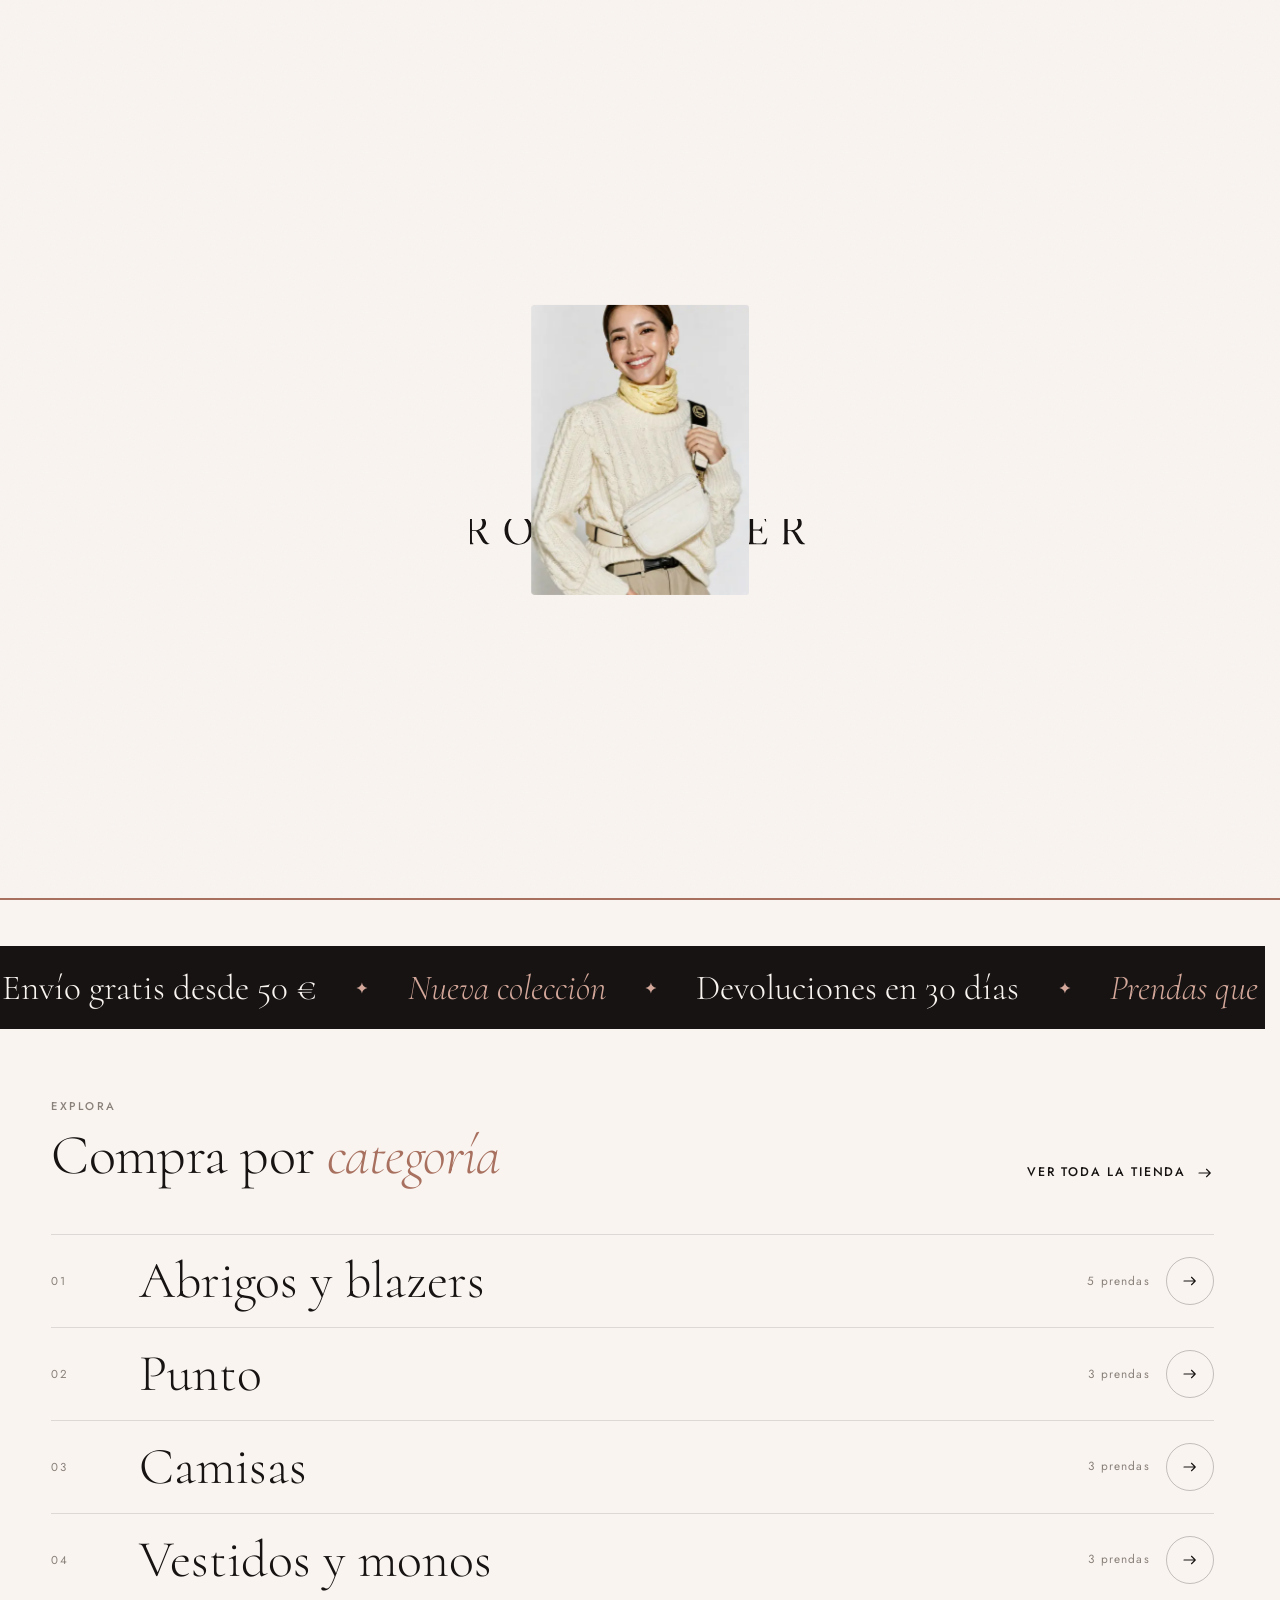
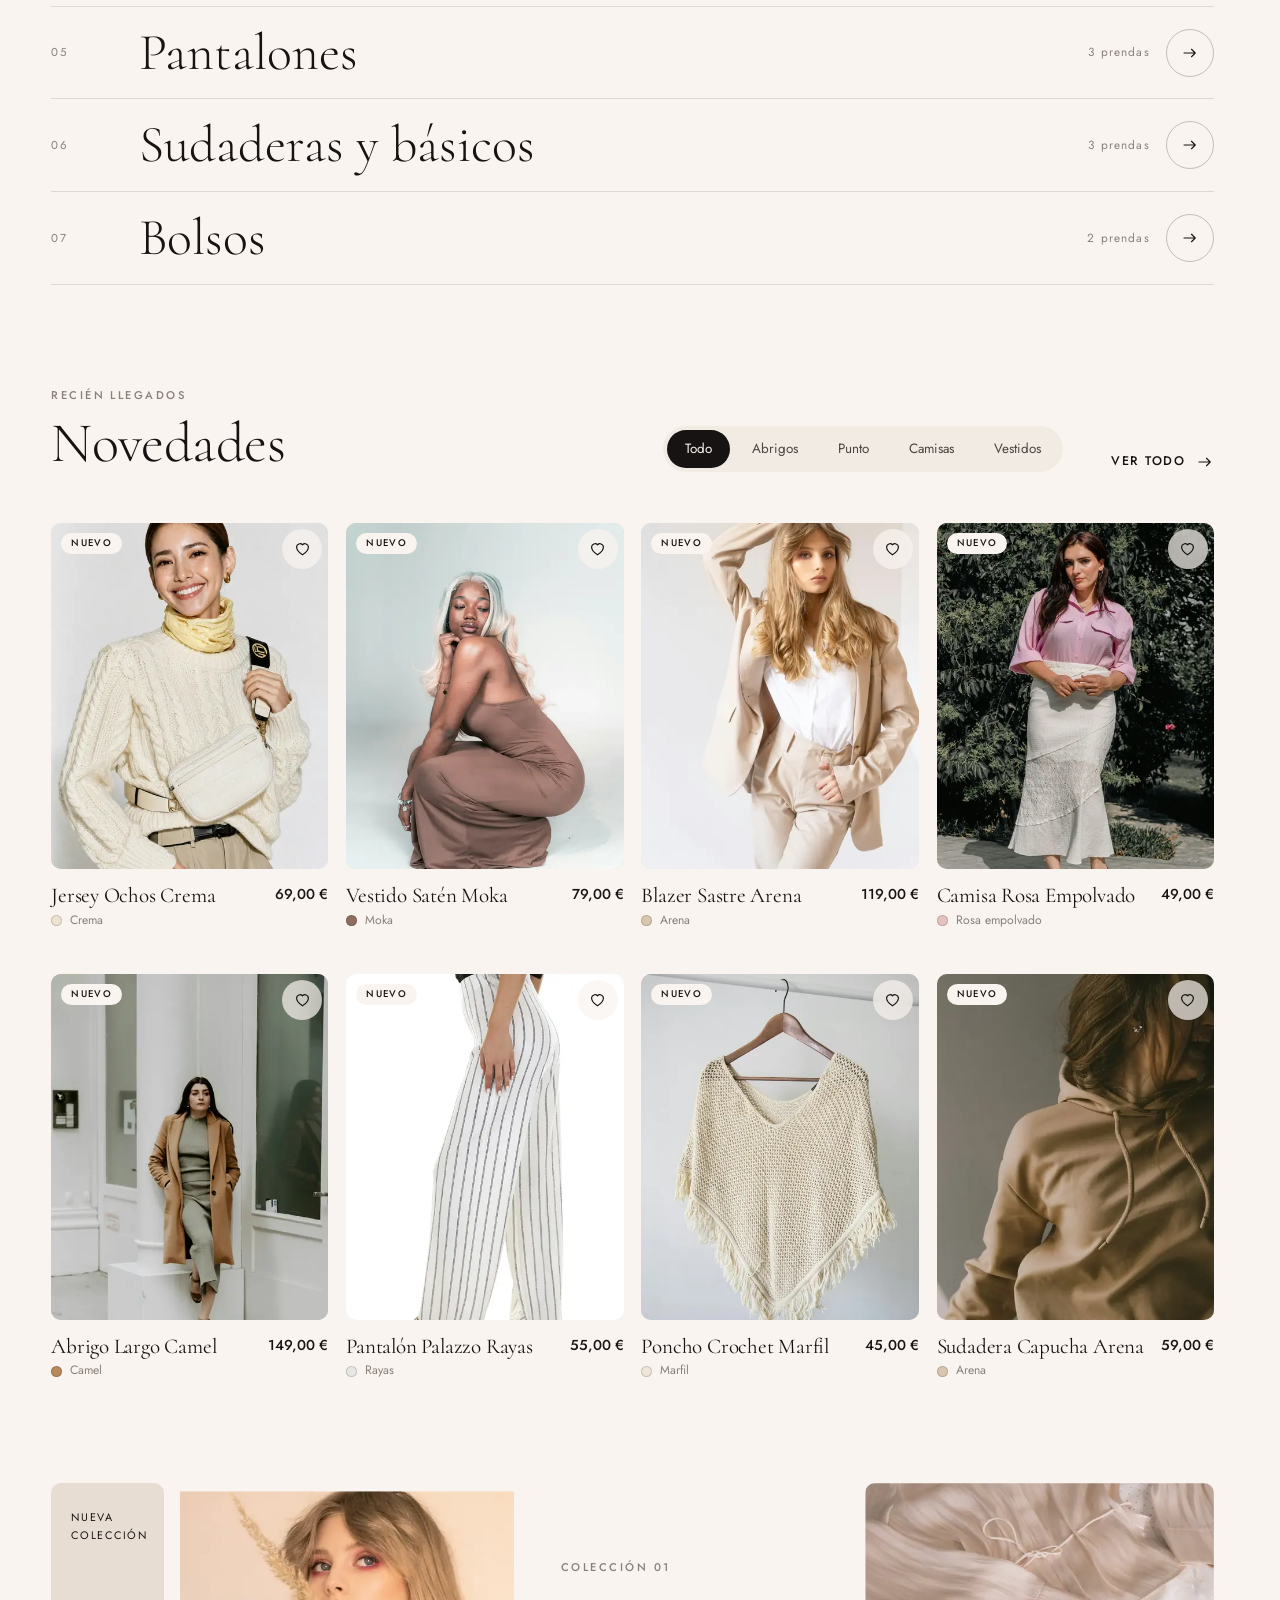
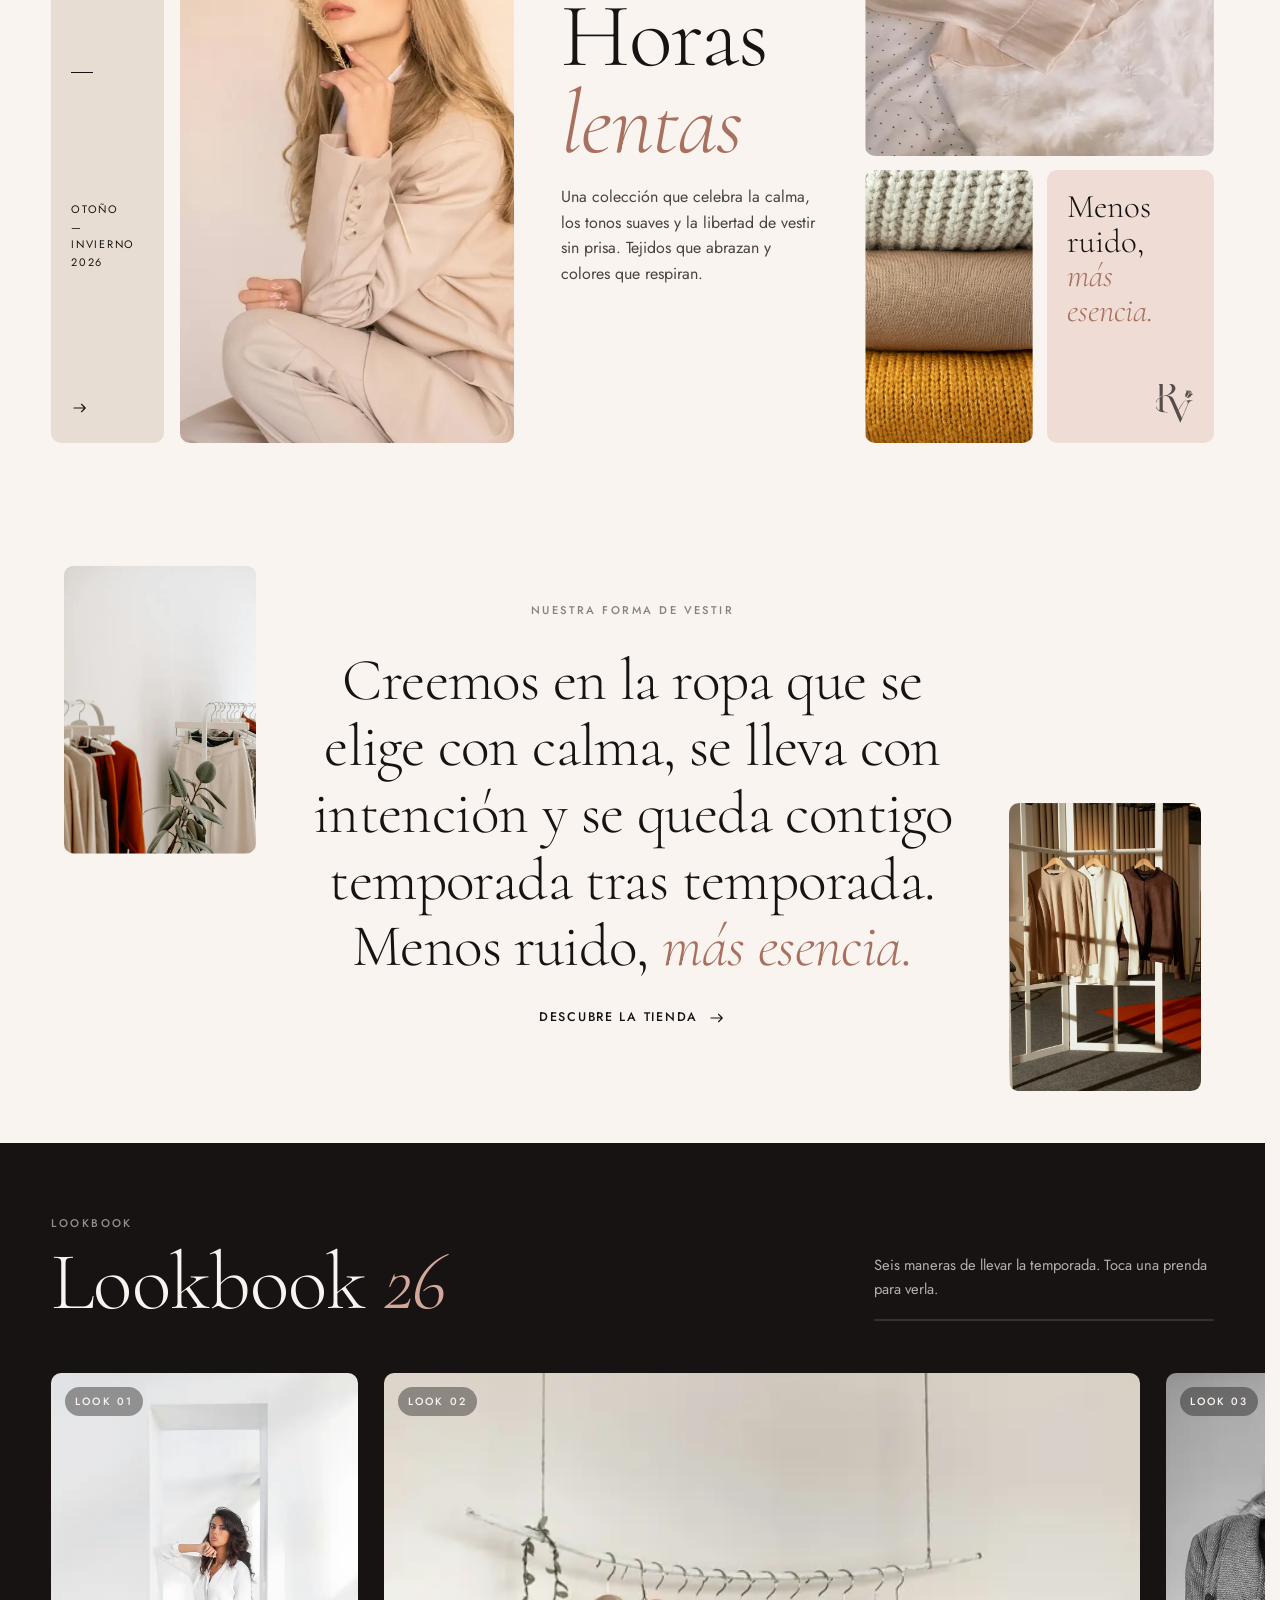
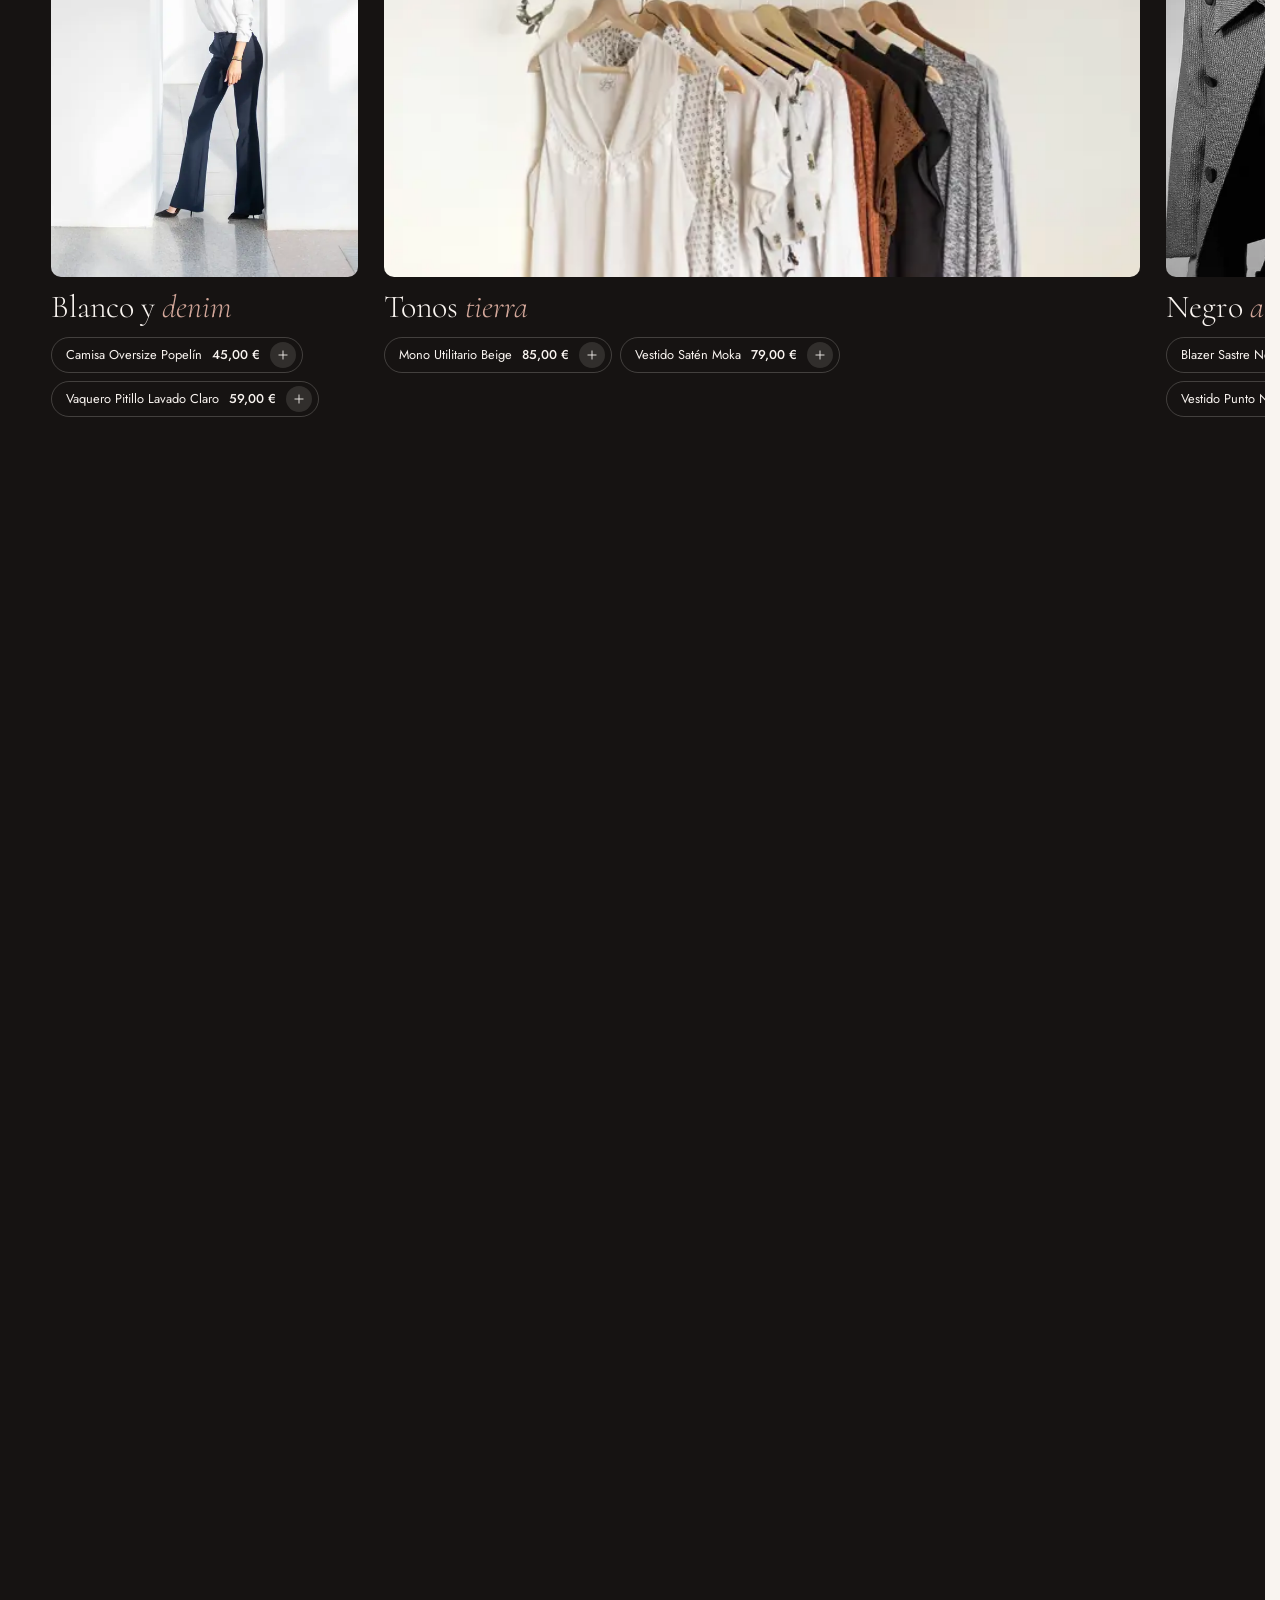
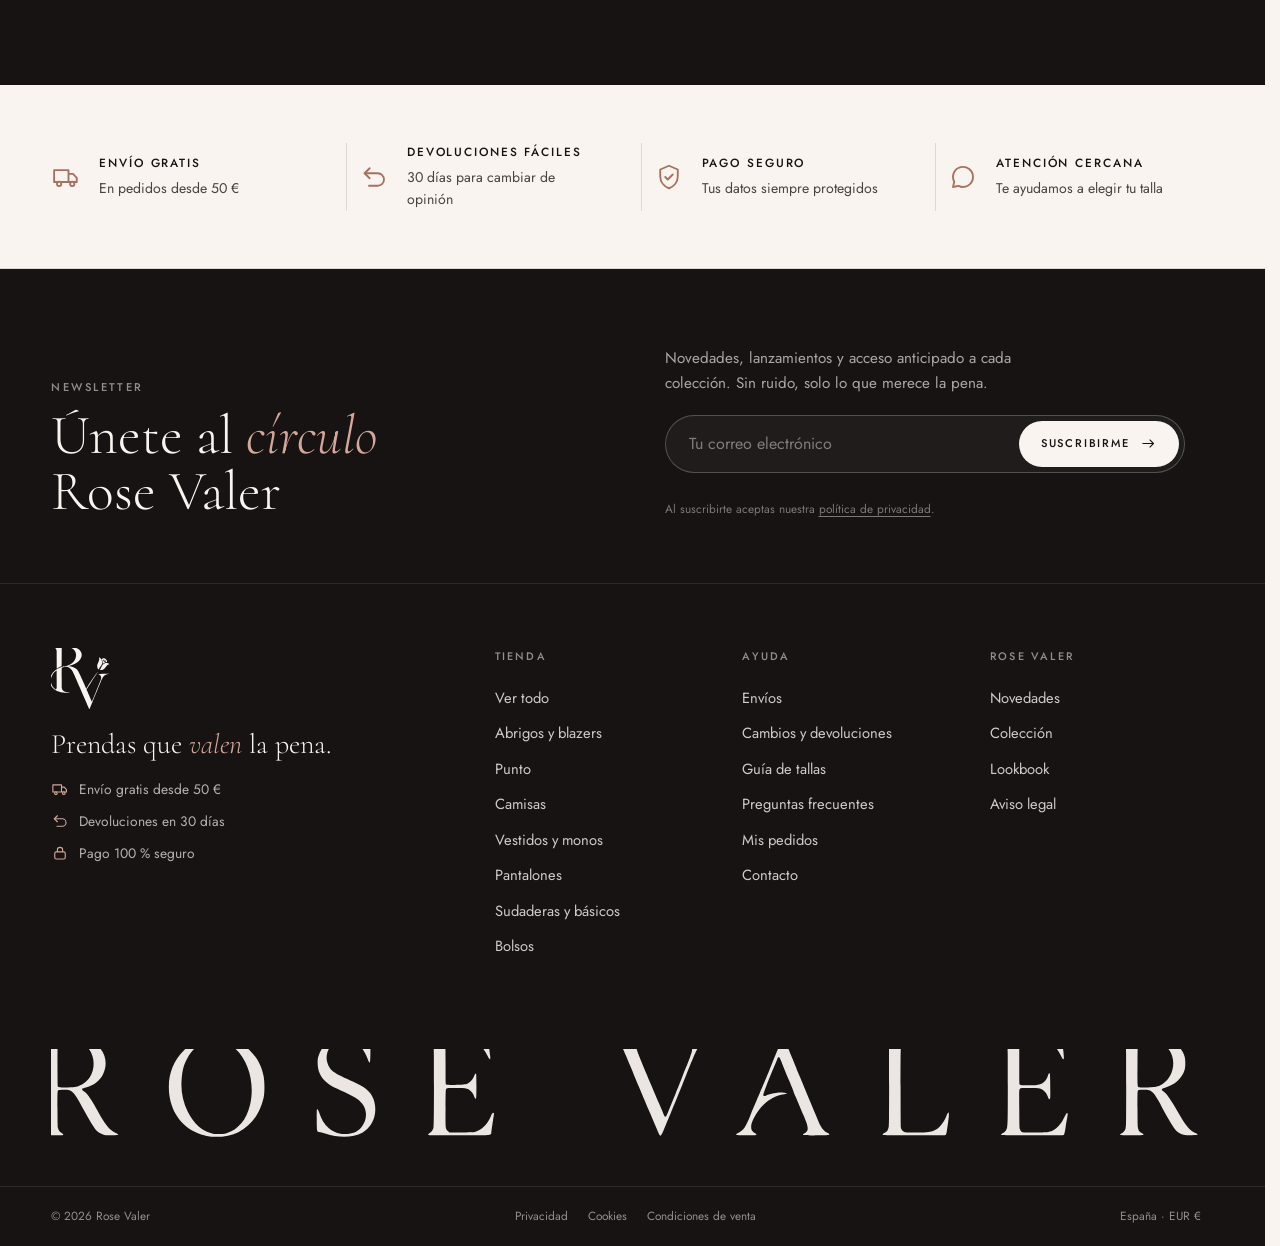
==== commit f0a5c0a4: "Actualizar Rose Valer" ====
--- a/index.html
+++ b/index.html
@@ -23,7 +23,10 @@
   /* Antes de pintar: activar JS, saltar la intro si ya se vio en esta sesión y respetar "reducir movimiento" */
   (function (h) {
     h.classList.add('js');
-    try { if (sessionStorage.getItem('rv:intro')) h.classList.add('no-intro'); } catch (e) { h.classList.add('no-intro'); }
+    // La intro sale en la primera visita y SIEMPRE al recargar; al navegar por enlaces internos no
+    var nav = performance.getEntriesByType && performance.getEntriesByType('navigation')[0];
+    var recarga = nav ? nav.type === 'reload' : (performance.navigation && performance.navigation.type === 1);
+    try { if (!recarga && sessionStorage.getItem('rv:intro')) h.classList.add('no-intro'); } catch (e) { if (!recarga) h.classList.add('no-intro'); }
     if (matchMedia('(prefers-reduced-motion: reduce)').matches) h.classList.add('rm');
   })(document.documentElement);
 </script>
@@ -136,28 +139,38 @@
 
   <div class="mega" id="mega" data-mega>
     <div class="mega__inner wrap">
+      <div class="mega__col mega__col--cats">
+        <p class="mega__head">Categorías</p>
+        <ul class="mega__links mega__links--2" data-cat-links><li><a href="tienda.html"><span>Ver todo</span></a></li></ul>
+      </div>
       <div class="mega__col">
-        <p class="eyebrow">Comprar por categoría</p>
-        <ul class="mega__list" data-cat-links></ul>
+        <p class="mega__head">Destacados</p>
+        <ul class="mega__links">
+          <li><a href="tienda.html?orden=novedades"><span>Novedades</span><i class="mega__tag">Nuevo</i></a></li>
+          <li><a href="tienda.html?oferta=1"><span>Ofertas</span></a></li>
+          <li><a href="index.html#coleccion"><span>Colección Horas Lentas</span></a></li>
+          <li><a href="index.html#lookbook"><span>Lookbook 2026</span></a></li>
+        </ul>
       </div>
       <div class="mega__col">
-        <p class="eyebrow">Descubre</p>
-        <ul class="mega__list mega__list--small">
-          <li><a href="tienda.html?orden=novedades">Novedades</a></li>
-          <li><a href="tienda.html?oferta=1">Ofertas</a></li>
-          <li><a href="index.html#lookbook">Lookbook 2026</a></li>
-          <li><a href="ayuda.html#tallas">Guía de tallas</a></li>
-          <li><a href="ayuda.html#envios">Envíos y devoluciones</a></li>
-        </ul>
-      </div>
-      <a class="mega__card" href="index.html#coleccion">
-        <span class="mega__img"><img src="assets/img/col-main-0.webp" alt="" width="640" height="960" loading="lazy" decoding="async"></span>
-        <span class="mega__cap"><em>Colección</em> Horas Lentas <svg class="i"><use href="#i-arrow"/></svg></span>
-      </a>
-      <a class="mega__card" href="tienda.html?cat=abrigos">
-        <span class="mega__img"><img src="assets/img/abrigo-camel-0.webp" alt="" width="480" height="600" loading="lazy" decoding="async"></span>
-        <span class="mega__cap"><em>Abrigos</em> de temporada <svg class="i"><use href="#i-arrow"/></svg></span>
-      </a>
+        <p class="mega__head">Ayuda</p>
+        <ul class="mega__links">
+          <li><a href="ayuda.html#tallas"><span>Guía de tallas</span></a></li>
+          <li><a href="ayuda.html#envios"><span>Envíos y devoluciones</span></a></li>
+          <li><a href="ayuda.html#pedidos"><span>Mis pedidos</span></a></li>
+          <li><a href="ayuda.html#contacto"><span>Contacto</span></a></li>
+        </ul>
+      </div>
+      <div class="mega__feature">
+        <a class="mega__card" href="index.html#coleccion">
+          <span class="mega__img"><img src="assets/img/col-main-0.webp" alt="" width="640" height="960" loading="lazy" decoding="async"></span>
+          <span class="mega__cap"><small>Nueva colección</small><b>Horas Lentas</b></span>
+        </a>
+        <a class="mega__card" href="tienda.html?cat=abrigos">
+          <span class="mega__img"><img src="assets/img/abrigo-camel-0.webp" alt="" width="480" height="600" loading="lazy" decoding="async"></span>
+          <span class="mega__cap"><small>Temporada</small><b>Abrigos</b></span>
+        </a>
+      </div>
     </div>
   </div>
 </header>
@@ -350,26 +363,47 @@
 </main>
 
 <footer class="ftr" data-theme="dark">
-  <div class="ftr__top wrap">
-    <div class="ftr__news">
+  <div class="ftr__news wrap">
+    <div class="ftr__news-head">
       <p class="eyebrow">Newsletter</p>
-      <h2 class="ftr__title" data-split>Únete al <em>círculo</em> Rose Valer</h2>
+      <h2 class="ftr__title">Únete al <em>círculo</em> Rose Valer</h2>
+    </div>
+    <div class="ftr__news-body">
       <p class="ftr__lead">Novedades, lanzamientos y acceso anticipado a cada colección. Sin ruido, solo lo que merece la pena.</p>
       <form class="news-form" data-news-form novalidate>
         <label class="sr-only" for="news-email">Tu correo electrónico</label>
         <input id="news-email" type="email" name="email" placeholder="Tu correo electrónico" autocomplete="email" required>
-        <button class="btn btn--light" type="submit"><span>Suscribirme</span><svg class="i"><use href="#i-arrow"/></svg></button>
-        <p class="news-form__msg" data-news-msg aria-live="polite"></p>
+        <button class="news-form__btn" type="submit" aria-label="Suscribirme"><span>Suscribirme</span><svg class="i"><use href="#i-arrow"/></svg></button>
       </form>
+      <p class="news-form__msg" data-news-msg aria-live="polite"></p>
       <p class="ftr__legal-note">Al suscribirte aceptas nuestra <a href="ayuda.html#legal">política de privacidad</a>.</p>
     </div>
+  </div>
+
+  <div class="ftr__main wrap">
+    <div class="ftr__brand">
+      <a class="ftr__logo" href="index.html" aria-label="Rose Valer, ir al inicio">
+        <svg class="ftr__mono" viewBox="9 9.2 416.6 434.6" aria-hidden="true"><use href="#rv-mono"/></svg>
+      </a>
+      <p class="ftr__claim">Prendas que <em>valen</em> la pena.</p>
+      <ul class="ftr__perks">
+        <li><svg class="i"><use href="#i-truck"/></svg>Envío gratis desde 50 €</li>
+        <li><svg class="i"><use href="#i-return"/></svg>Devoluciones en 30 días</li>
+        <li><svg class="i"><use href="#i-lock"/></svg>Pago 100 % seguro</li>
+      </ul>
+      <div class="ftr__social" data-socials>
+        <a href="#" data-social="instagram" aria-label="Instagram" hidden><svg class="i"><use href="#i-instagram"/></svg></a>
+        <a href="#" data-social="tiktok" aria-label="TikTok" hidden><svg class="i"><use href="#i-tiktok"/></svg></a>
+        <a href="#" data-social="pinterest" aria-label="Pinterest" hidden><svg class="i"><use href="#i-pinterest"/></svg></a>
+      </div>
+    </div>
     <nav class="ftr__cols" aria-label="Pie de página">
-      <div class="ftr__col">
-        <p class="ftr__head">Tienda</p>
+      <details class="ftr__col" data-ftr-col>
+        <summary class="ftr__head">Tienda<svg class="i"><use href="#i-plus"/></svg></summary>
         <ul data-cat-links><li><a href="tienda.html">Ver todo</a></li></ul>
-      </div>
-      <div class="ftr__col">
-        <p class="ftr__head">Ayuda</p>
+      </details>
+      <details class="ftr__col" data-ftr-col>
+        <summary class="ftr__head">Ayuda<svg class="i"><use href="#i-plus"/></svg></summary>
         <ul>
           <li><a href="ayuda.html#envios">Envíos</a></li>
           <li><a href="ayuda.html#devoluciones">Cambios y devoluciones</a></li>
@@ -378,38 +412,31 @@
           <li><a href="ayuda.html#pedidos">Mis pedidos</a></li>
           <li><a href="ayuda.html#contacto">Contacto</a></li>
         </ul>
-      </div>
-      <div class="ftr__col">
-        <p class="ftr__head">Rose Valer</p>
+      </details>
+      <details class="ftr__col" data-ftr-col>
+        <summary class="ftr__head">Rose Valer<svg class="i"><use href="#i-plus"/></svg></summary>
         <ul>
+          <li><a href="tienda.html?orden=novedades">Novedades</a></li>
           <li><a href="index.html#coleccion">Colección</a></li>
           <li><a href="index.html#lookbook">Lookbook</a></li>
-          <li><a href="tienda.html?orden=novedades">Novedades</a></li>
-        </ul>
-        <div class="ftr__social" data-socials>
-          <a href="#" data-social="instagram" aria-label="Instagram" hidden><svg class="i"><use href="#i-instagram"/></svg></a>
-          <a href="#" data-social="tiktok" aria-label="TikTok" hidden><svg class="i"><use href="#i-tiktok"/></svg></a>
-          <a href="#" data-social="pinterest" aria-label="Pinterest" hidden><svg class="i"><use href="#i-pinterest"/></svg></a>
-        </div>
-      </div>
+          <li><a href="ayuda.html#legal">Aviso legal</a></li>
+        </ul>
+      </details>
     </nav>
   </div>
 
-  <div class="ftr__brand wrap" data-reveal="rise">
-    <svg class="ftr__mono" viewBox="9 9.2 416.6 434.6" aria-hidden="true"><use href="#rv-mono"/></svg>
-    <svg class="ftr__word" viewBox="8.8 9.1 791.5 70.7" role="img" aria-label="Rose Valer"><use href="#rv-word"/></svg>
-    <svg class="ftr__tag" viewBox="7.3 8.2 691 24.8" aria-hidden="true"><use href="#rv-tag"/></svg>
+  <div class="ftr__giant wrap" aria-hidden="true">
+    <svg viewBox="8.8 9.1 791.5 70.7"><use href="#rv-word"/></svg>
   </div>
 
   <div class="ftr__bottom wrap">
-    <p>© <span data-year>2026</span> Rose Valer. Todos los derechos reservados.</p>
+    <p>© <span data-year>2026</span> Rose Valer</p>
     <nav class="ftr__legal" aria-label="Legal">
-      <a href="ayuda.html#legal">Aviso legal</a>
       <a href="ayuda.html#legal">Privacidad</a>
       <a href="ayuda.html#legal">Cookies</a>
       <a href="ayuda.html#legal">Condiciones de venta</a>
     </nav>
-    <p class="ftr__secure"><svg class="i"><use href="#i-lock"/></svg> Pago 100 % seguro</p>
+    <p class="ftr__locale">España · EUR €</p>
   </div>
   <button class="to-top" type="button" data-to-top aria-label="Volver arriba">
     <svg class="to-top__ring" viewBox="0 0 48 48" aria-hidden="true"><circle cx="24" cy="24" r="22"/><circle class="to-top__progress" cx="24" cy="24" r="22" pathLength="1"/></svg>
@@ -418,95 +445,56 @@
 </footer>
 
 <dialog class="menu" id="menu" aria-label="Menú">
-  <div class="menu__wm" aria-hidden="true"><svg viewBox="9 9.2 416.6 434.6"><use href="#rv-mono"/></svg></div>
   <div class="menu__top">
     <a class="menu__logo" href="index.html" aria-label="Rose Valer, ir al inicio">
       <svg viewBox="9 9.2 416.6 434.6" class="menu__mono" aria-hidden="true"><use href="#rv-mono"/></svg>
       <svg viewBox="8.8 9.1 791.5 70.7" class="menu__word" aria-hidden="true"><use href="#rv-word"/></svg>
     </a>
-    <button class="menu__close" type="button" data-close aria-label="Cerrar menú">
-      <span>Cerrar</span><i aria-hidden="true"></i>
+    <button class="menu__close" type="button" data-close aria-label="Cerrar menú"><svg class="i"><use href="#i-close"/></svg></button>
+  </div>
+
+  <div class="menu__body">
+    <button type="button" class="menu__search" data-open="search">
+      <svg class="i"><use href="#i-search"/></svg><span>Buscar prendas, colores…</span>
     </button>
-  </div>
-
-  <div class="menu__body">
-    <div class="menu__panels" data-panels>
-      <!-- Panel principal -->
-      <section class="menu__panel is-current" data-panel="root" aria-label="Navegación">
-        <ul class="menu__list">
-          <li style="--i:0">
-            <button type="button" class="menu__item" data-panel-go="tienda" aria-controls="menu-tienda">
-              <span class="menu__idx">01</span><span class="menu__label">Tienda</span>
-              <svg class="i menu__chev"><use href="#i-arrow"/></svg>
-            </button>
-          </li>
-          <li style="--i:1">
-            <a class="menu__item" href="tienda.html?orden=novedades">
-              <span class="menu__idx">02</span><span class="menu__label">Novedades</span>
-              <sup class="menu__sup" data-count-new></sup>
-            </a>
-          </li>
-          <li style="--i:2">
-            <a class="menu__item" href="index.html#coleccion" data-close-on-click>
-              <span class="menu__idx">03</span><span class="menu__label"><em>Colección</em></span>
-            </a>
-          </li>
-          <li style="--i:3">
-            <a class="menu__item" href="index.html#lookbook" data-close-on-click>
-              <span class="menu__idx">04</span><span class="menu__label">Lookbook</span>
-            </a>
-          </li>
-          <li style="--i:4">
-            <a class="menu__item" href="ayuda.html">
-              <span class="menu__idx">05</span><span class="menu__label">Ayuda</span>
-            </a>
-          </li>
-        </ul>
-      </section>
-
-      <!-- Submenú de la tienda -->
-      <section class="menu__panel" data-panel="tienda" id="menu-tienda" aria-label="Categorías">
-        <button type="button" class="menu__back" data-panel-back>
-          <svg class="i"><use href="#i-arrow-left"/></svg> Volver
-        </button>
-        <p class="menu__title">Tienda</p>
-        <ul class="menu__cats" data-menu-cats></ul>
-      </section>
-    </div>
-
-    <aside class="menu__feature" aria-label="Destacados">
-      <p class="eyebrow">Destacados</p>
-      <div class="menu__cards">
-        <a class="menu__card" href="index.html#coleccion" data-close-on-click>
-          <img src="assets/img/col-main-0.webp" alt="" width="640" height="960" loading="lazy" decoding="async">
-          <span><em>Colección</em><b>Horas Lentas</b></span>
-        </a>
-        <a class="menu__card" href="tienda.html?cat=punto">
-          <img src="assets/img/jersey-trenzado-crema-0.webp" alt="" width="480" height="600" loading="lazy" decoding="async">
-          <span><em>Nuevo</em><b>Punto</b></span>
-        </a>
-        <a class="menu__card" href="tienda.html?cat=abrigos">
-          <img src="assets/img/abrigo-camel-0.webp" alt="" width="480" height="600" loading="lazy" decoding="async">
-          <span><em>Temporada</em><b>Abrigos</b></span>
-        </a>
-      </div>
-    </aside>
+
+    <nav class="menu__block" aria-label="Tienda">
+      <p class="menu__label">Tienda</p>
+      <ul class="menu__cats" data-menu-cats></ul>
+    </nav>
+
+    <a class="menu__promo" href="index.html#coleccion" data-close-on-click>
+      <img src="assets/img/col-main-0.webp" alt="" width="640" height="960" loading="lazy" decoding="async">
+      <span class="menu__promo-txt"><small>Nueva colección</small><b>Horas Lentas</b><u>Descubrir</u></span>
+    </a>
+
+    <div class="menu__minor">
+      <nav aria-label="Descubre">
+        <p class="menu__label">Descubre</p>
+        <ul>
+          <li><a href="index.html#lookbook" data-close-on-click>Lookbook 2026</a></li>
+          <li><a href="index.html#coleccion" data-close-on-click>Colección</a></li>
+          <li><a href="tienda.html?oferta=1">Ofertas</a></li>
+        </ul>
+      </nav>
+      <nav aria-label="Ayuda">
+        <p class="menu__label">Ayuda</p>
+        <ul>
+          <li><a href="ayuda.html#envios">Envíos y devoluciones</a></li>
+          <li><a href="ayuda.html#tallas">Guía de tallas</a></li>
+          <li><a href="ayuda.html#pedidos">Mis pedidos</a></li>
+          <li><a href="ayuda.html#contacto">Contacto</a></li>
+        </ul>
+      </nav>
+    </div>
   </div>
 
   <div class="menu__foot">
     <div class="menu__quick">
-      <button type="button" class="menu__qbtn" data-open="search"><svg class="i"><use href="#i-search"/></svg><span>Buscar</span></button>
       <button type="button" class="menu__qbtn" data-open="favs"><svg class="i"><use href="#i-heart"/></svg><span>Favoritos</span><b data-fav-count hidden>0</b></button>
-      <button type="button" class="menu__qbtn" data-open="cart"><svg class="i"><use href="#i-bag"/></svg><span>Cesta</span><b data-cart-count hidden>0</b></button>
-    </div>
-    <div class="menu__info">
-      <p><svg class="i"><use href="#i-truck"/></svg> Envío gratis desde 50 € · Devoluciones 30 días</p>
-      <nav class="menu__links" aria-label="Ayuda">
-        <a href="ayuda.html#envios">Envíos</a>
-        <a href="ayuda.html#contacto">Contacto</a>
-        <a href="ayuda.html#pedidos">Mis pedidos</a>
-      </nav>
-    </div>
+      <button type="button" class="menu__qbtn menu__qbtn--dark" data-open="cart"><svg class="i"><use href="#i-bag"/></svg><span>Cesta</span><b data-cart-count hidden>0</b></button>
+    </div>
+    <p class="menu__note"><svg class="i"><use href="#i-truck"/></svg> Envío gratis desde 50 € · Devoluciones en 30 días</p>
   </div>
 </dialog>
 
--- a/assets/css/main.css
+++ b/assets/css/main.css
@@ -100,7 +100,9 @@
 
 /* 4. UTILIDADES --------------------------------------------------------- */
 .wrap { width: 100%; max-width: var(--maxw); margin-inline: auto; padding-inline: var(--gutter); }
-.section { padding-block: clamp(72px, 9vw, 140px); }
+.section { padding-block: clamp(44px, 5.5vw, 84px); }
+/* Secciones seguidas: el hueco entre ellas no se suma dos veces */
+.section + .section { padding-top: clamp(16px, 2.5vw, 36px); }
 .sr-only {
   position: absolute !important; width: 1px; height: 1px; padding: 0; margin: -1px;
   overflow: hidden; clip: rect(0 0 0 0); white-space: nowrap; border: 0;
@@ -118,7 +120,7 @@
 }
 .sec-head .eyebrow { margin-bottom: 12px; }
 .sec-head { flex-wrap: wrap; row-gap: 16px; }
-.sec-head > div { flex: 1 1 280px; }
+.sec-head > div:first-child { flex: 1 1 280px; }
 .chips { display: flex; flex-wrap: wrap; gap: 8px; }
 .chip {
   display: inline-flex; align-items: center; gap: 8px; height: 38px; padding: 0 16px;
@@ -282,34 +284,34 @@
 /* 6. INTRO (PRELOADER) -------------------------------------------------- */
 .intro {
   position: fixed; inset: 0; z-index: 400; display: grid; place-items: center;
-  background: var(--ink); color: var(--cream); overflow: hidden;
+  background: var(--cream); color: var(--ink); overflow: hidden;
 }
 .no-intro .intro, .intro-done .intro { display: none; }
 .intro__grain {
-  position: absolute; inset: -50%; opacity: .07; pointer-events: none;
+  position: absolute; inset: -50%; opacity: .035; pointer-events: none;
   background-image: url("data:image/svg+xml,%3Csvg xmlns='http://www.w3.org/2000/svg' width='160' height='160'%3E%3Cfilter id='n'%3E%3CfeTurbulence type='fractalNoise' baseFrequency='.85' numOctaves='2' stitchTiles='stitch'/%3E%3C/filter%3E%3Crect width='100%25' height='100%25' filter='url(%23n)'/%3E%3C/svg%3E");
   animation: grain 1.2s steps(6) infinite;
 }
 .intro__stage { position: relative; display: flex; flex-direction: column; align-items: center; gap: clamp(22px, 3vw, 34px); transition: opacity .6s var(--ease), transform .9s var(--ease-out); }
 .intro__mono { position: relative; width: clamp(104px, 15vw, 168px); aspect-ratio: 416.6 / 434.6; }
 .intro__mono svg { position: absolute; inset: 0; width: 100%; height: 100%; }
-.intro__ghost { opacity: .13; }
+.intro__ghost { opacity: .1; }
 .intro__fill { clip-path: inset(calc(100% - var(--p, 0%)) 0 0 0); }
 .intro__word { width: clamp(210px, 28vw, 340px); aspect-ratio: 791.5 / 70.7; clip-path: inset(0 50% 0 50%); animation: reveal-x 1.3s .25s var(--ease-io) forwards; }
-.intro__tag { width: clamp(150px, 17vw, 210px); aspect-ratio: 691 / 24.8; opacity: 0; animation: fade-in 1s .9s var(--ease) forwards; color: rgba(249, 244, 240, .6); }
+.intro__tag { width: clamp(150px, 17vw, 210px); aspect-ratio: 691 / 24.8; opacity: 0; animation: fade-in 1s .9s var(--ease) forwards; color: var(--ink-3); }
 .intro__meta {
   position: absolute; left: var(--gutter); right: var(--gutter); bottom: calc(26px + env(safe-area-inset-bottom));
   display: flex; align-items: flex-end; justify-content: space-between; gap: 16px; transition: opacity .5s;
 }
 .intro__count { font: 300 clamp(3.2rem, 9vw, 6.4rem)/.8 var(--f-display); font-variant-numeric: tabular-nums; letter-spacing: -.02em; }
-.intro__count small { font-size: .38em; margin-left: 4px; vertical-align: top; color: var(--rose); }
-.intro__season { font-size: .7rem; letter-spacing: .22em; text-transform: uppercase; color: rgba(249, 244, 240, .55); padding-bottom: 8px; }
-.intro__season em { font: italic 400 1.6em var(--f-display); letter-spacing: 0; color: var(--rose); text-transform: none; }
-.intro__bar { position: absolute; left: 0; right: 0; bottom: 0; height: 2px; background: rgba(249, 244, 240, .08); }
-.intro__bar i { display: block; height: 100%; background: var(--rose); transform-origin: left; transform: scaleX(var(--p01, 0)); }
+.intro__count small { font-size: .38em; margin-left: 4px; vertical-align: top; color: var(--rose-d); }
+.intro__season { font-size: .7rem; letter-spacing: .22em; text-transform: uppercase; color: var(--ink-3); padding-bottom: 8px; }
+.intro__season em { font: italic 400 1.6em var(--f-display); letter-spacing: 0; color: var(--rose-d); text-transform: none; }
+.intro__bar { position: absolute; left: 0; right: 0; bottom: 0; height: 2px; background: var(--sand); }
+.intro__bar i { display: block; height: 100%; background: var(--rose-d); transform-origin: left; transform: scaleX(var(--p01, 0)); }
 .intro__frame {
   position: fixed; left: 50%; top: 50%; z-index: 2; width: clamp(150px, 17vw, 220px); aspect-ratio: 3 / 4;
-  translate: -50% -50%; overflow: hidden; border-radius: 4px; clip-path: inset(100% 0 0 0); background: #2a2523;
+  translate: -50% -50%; overflow: hidden; border-radius: 4px; clip-path: inset(100% 0 0 0); background: var(--sand);
 }
 .intro__frame img { position: absolute; inset: 0; width: 100%; height: 100%; object-fit: cover; object-position: 50% 25%; opacity: 0; }
 .intro__frame img.is-on { opacity: 1; }
@@ -369,125 +371,96 @@
 }
 @media (max-width: 359px) { .hdr__word { display: none; } }
 
-/* Mega menú */
+/* Mega menú (escritorio) */
 .mega {
   display: none; position: absolute; left: 0; right: 0; top: 100%; z-index: -2; color: var(--ink);
-  background: var(--cream); border-bottom: 1px solid var(--line);
+  background: var(--cream); border-bottom: 1px solid var(--line); box-shadow: 0 40px 60px -50px rgba(22, 19, 18, .4);
   clip-path: inset(0 0 100% 0); visibility: hidden;
-  transition: clip-path .7s var(--ease-io), visibility 0s .7s;
+  transition: clip-path .6s var(--ease-io), visibility 0s .6s;
 }
 @media (min-width: 1024px) { .mega { display: block; } }
-.hdr.is-mega .mega { clip-path: inset(0 0 0 0); visibility: visible; transition: clip-path .7s var(--ease-io), visibility 0s; }
-.mega__inner { display: grid; grid-template-columns: 1.1fr .9fr 1fr 1fr; gap: clamp(24px, 3vw, 48px); padding-block: 40px 48px; }
-.mega__col > *, .mega__card { opacity: 0; transform: translateY(14px); transition: opacity .5s, transform .7s var(--ease-out); }
-.hdr.is-mega .mega__col > *, .hdr.is-mega .mega__card { opacity: 1; transform: none; transition-delay: .18s; }
-.hdr.is-mega .mega__card:last-child { transition-delay: .26s; }
-.mega .eyebrow { margin-bottom: 18px; }
-.mega__list a { display: flex; align-items: baseline; gap: 10px; padding: 5px 0; font: 400 1.6rem/1.15 var(--f-display); transition: color .3s, transform .5s var(--ease-out); }
-.mega__list a small { font: 400 .72rem var(--f-ui); color: var(--ink-3); }
-.mega__list:hover a { color: var(--ink-3); }
-.mega__list a:hover { color: var(--ink); transform: translateX(6px); }
-.mega__list--small a { font: 400 .95rem/1.4 var(--f-ui); padding: 7px 0; }
-.mega__card { display: flex; flex-direction: column; gap: 14px; }
-.mega__img { display: block; aspect-ratio: 4 / 3; overflow: hidden; border-radius: var(--r); background: var(--sand); }
+.hdr.is-mega .mega { clip-path: inset(0 0 -80px 0); visibility: visible; transition: clip-path .6s var(--ease-io), visibility 0s; }
+.mega__inner { display: grid; grid-template-columns: minmax(0, 1.5fr) minmax(0, 1fr) minmax(0, 1fr) minmax(0, 1.6fr); gap: clamp(28px, 3.4vw, 60px); padding-block: 34px 40px; }
+.mega__col, .mega__feature { opacity: 0; transform: translateY(10px); transition: opacity .45s var(--ease), transform .6s var(--ease-out); }
+.hdr.is-mega .mega__col, .hdr.is-mega .mega__feature { opacity: 1; transform: none; transition-delay: .12s; }
+.hdr.is-mega .mega__col:nth-child(2) { transition-delay: .17s; }
+.hdr.is-mega .mega__col:nth-child(3) { transition-delay: .22s; }
+.hdr.is-mega .mega__feature { transition-delay: .27s; }
+.mega__head { font-size: .66rem; font-weight: 500; letter-spacing: .2em; text-transform: uppercase; color: var(--ink-3); padding-bottom: 14px; margin-bottom: 10px; border-bottom: 1px solid var(--line); }
+.mega__links--2 { columns: 2; column-gap: 28px; }
+.mega__links li { break-inside: avoid; }
+.mega__links a { display: flex; align-items: center; gap: 10px; padding: 7px 0; font-size: .93rem; color: var(--ink-2); transition: color .25s; }
+.mega__links a span { padding-bottom: 2px; background: linear-gradient(currentColor, currentColor) left bottom / 0 1px no-repeat; transition: background-size .45s var(--ease-out); }
+.mega__links a:hover { color: var(--ink); }
+.mega__links a:hover span { background-size: 100% 1px; }
+.mega__links small { font-size: .7rem; color: var(--ink-3); }
+.mega__tag { font-style: normal; font-size: .56rem; font-weight: 500; letter-spacing: .14em; text-transform: uppercase; padding: 3px 7px; border-radius: 999px; background: var(--blush); color: var(--rose-d); }
+.mega__feature { display: grid; grid-template-columns: 1fr 1fr; gap: 16px; }
+.mega__card { display: flex; flex-direction: column; gap: 10px; }
+.mega__img { display: block; aspect-ratio: 4 / 5; max-height: 280px; overflow: hidden; border-radius: var(--r-sm); background: var(--sand); }
 .mega__img img { width: 100%; height: 100%; object-fit: cover; object-position: 50% 30%; transition: transform 1.2s var(--ease-out); }
-.mega__card:hover img { transform: scale(1.06); }
-.mega__cap { display: flex; align-items: center; gap: 8px; font-size: .9rem; }
-.mega__cap em { font: italic 400 1.25rem var(--f-display); color: var(--rose-d); }
-.mega__cap .i { width: 16px; height: 16px; margin-left: auto; transition: transform .5s var(--ease-out); }
-.mega__card:hover .i { transform: translateX(4px); }
-
-/* 8. MENÚ MÓVIL / TABLET ------------------------------------------------ */
+.mega__card:hover img { transform: scale(1.05); }
+.mega__cap { display: flex; flex-direction: column; line-height: 1.25; }
+.mega__cap small { font-size: .6rem; font-weight: 500; letter-spacing: .18em; text-transform: uppercase; color: var(--ink-3); }
+.mega__cap b { font: 400 1.2rem var(--f-display); }
+
+/* 8. MENÚ MÓVIL / TABLET: panel lateral claro ------------------------- */
 dialog { color: inherit; }
 dialog::backdrop { background: rgba(22, 19, 18, 0); transition: background-color .5s var(--ease); }
 dialog.is-open::backdrop { background: rgba(22, 19, 18, .42); }
 .menu {
-  position: fixed; inset: 0; width: 100%; height: 100%; max-width: none; max-height: none;
-  margin: 0; padding: 0; border: 0; overflow: hidden;
-  background: var(--ink); color: var(--cream);
-  clip-path: circle(0 at var(--ox, 36px) var(--oy, 32px));
-  transition: clip-path .85s var(--ease-io);
-}
+  --mp: 20px;
+  position: fixed; inset: 0 auto 0 0; width: min(440px, 100%); height: 100%; max-width: none; max-height: none;
+  margin: 0; padding: 0; border: 0; background: var(--cream); color: var(--ink);
+  transform: translateX(-100%); transition: transform .6s var(--ease-out); box-shadow: var(--shadow);
+}
+@media (min-width: 600px) { .menu { --mp: 28px; } }
 .menu[open] { display: flex; flex-direction: column; }
-.menu.is-open { clip-path: circle(150% at var(--ox, 36px) var(--oy, 32px)); }
-.menu::backdrop { background: transparent; }
-.menu__wm { position: absolute; right: -18%; bottom: -8%; width: min(90vw, 620px); opacity: .045; pointer-events: none; transform: rotate(-8deg) scale(1.15); transition: transform 1.6s var(--ease-out); }
-.menu.is-open .menu__wm { transform: rotate(-4deg) scale(1); }
-.menu__top { position: relative; flex: none; height: calc(var(--hdr-h) + env(safe-area-inset-top)); padding: env(safe-area-inset-top) var(--gutter) 0; display: flex; align-items: center; justify-content: space-between; border-bottom: 1px solid rgba(249, 244, 240, .1); }
-.menu__logo { display: inline-flex; align-items: center; gap: 12px; }
-.menu__mono { height: 32px; width: auto; aspect-ratio: 416.6 / 434.6; }
-.menu__word { height: 13px; width: auto; aspect-ratio: 791.5 / 70.7; }
-.menu__close { display: inline-flex; align-items: center; gap: 12px; height: 44px; padding: 0 4px 0 14px; font-size: .7rem; letter-spacing: .2em; text-transform: uppercase; }
-.menu__close i { position: relative; width: 34px; height: 34px; border-radius: 50%; border: 1px solid rgba(249, 244, 240, .3); transition: transform .6s var(--ease-out), background-color .3s; }
-.menu__close i::before, .menu__close i::after { content: ''; position: absolute; left: 50%; top: 50%; width: 14px; height: 1.5px; background: currentColor; translate: -50% -50%; rotate: 45deg; }
-.menu__close i::after { rotate: -45deg; }
-.menu__close:hover i { transform: rotate(90deg); background: rgba(249, 244, 240, .08); }
-.menu__body { position: relative; flex: 1; min-height: 0; overflow-y: auto; overscroll-behavior: contain; padding: clamp(18px, 4vw, 40px) var(--gutter) 24px; display: grid; grid-auto-rows: max-content; gap: 32px; align-content: start; scrollbar-width: none; }
-.menu__body::-webkit-scrollbar { display: none; }
-.menu__panels { position: relative; overflow-x: clip; }
-/* Solo el panel visible ocupa espacio; el otro sale del flujo mientras se desliza */
-.menu__panel { position: absolute; top: 0; left: 0; right: 0; transition: transform .7s var(--ease-out), opacity .45s var(--ease), visibility 0s .7s; visibility: hidden; opacity: 0; transform: translateX(40px); }
-.menu__panel.is-current { position: relative; visibility: visible; opacity: 1; transform: none; transition-delay: 0s; }
-.menu__panel.is-behind { transform: translateX(-40px); }
-.menu__list li { opacity: 0; transform: translateY(26px); transition: opacity .6s var(--ease), transform .9s var(--ease-out); transition-delay: calc(var(--i) * 55ms + .3s); }
-.menu.is-open .menu__list li { opacity: 1; transform: none; }
-.menu__item {
-  width: 100%; display: grid; grid-template-columns: 34px 1fr auto; align-items: center; gap: 8px; text-align: left;
-  padding: .32em 0; border-bottom: 1px solid rgba(249, 244, 240, .1);
-  font: 300 clamp(2.3rem, 9.5vw, 3.9rem)/1.08 var(--f-display); letter-spacing: -.01em;
-}
-.menu__idx { font: 500 .66rem/1 var(--f-ui); letter-spacing: .16em; color: rgba(249, 244, 240, .4); align-self: center; }
-.menu__label { display: inline-block; transition: transform .6s var(--ease-out), color .4s; }
-.menu__label em { font-style: italic; color: var(--rose); }
-.menu__item:hover .menu__label, .menu__item:focus-visible .menu__label { transform: translateX(10px); color: var(--rose); }
-.menu__chev { width: 26px; height: 26px; opacity: .6; transition: transform .5s var(--ease-out), opacity .3s; }
-.menu__item:hover .menu__chev { transform: translateX(6px); opacity: 1; }
-.menu__sup { font: 500 .66rem var(--f-ui); letter-spacing: .1em; color: var(--rose); align-self: start; margin-top: .6em; }
-.menu__back { display: inline-flex; align-items: center; gap: 10px; height: 40px; font-size: .72rem; letter-spacing: .18em; text-transform: uppercase; color: rgba(249, 244, 240, .7); }
-.menu__back .i { width: 18px; height: 18px; transition: transform .4s var(--ease-out); }
-.menu__back:hover .i { transform: translateX(-4px); }
-.menu__title { font: 300 clamp(2.4rem, 9vw, 3.6rem)/1 var(--f-display); margin: 10px 0 18px; }
-.menu__cats li { opacity: 0; transform: translateX(24px); transition: opacity .5s, transform .7s var(--ease-out); transition-delay: calc(var(--i) * 45ms + .12s); }
-.menu__panel.is-current .menu__cats li { opacity: 1; transform: none; }
-.menu__cats a { display: grid; grid-template-columns: 52px 1fr auto; align-items: center; gap: 16px; padding: 10px 0; border-bottom: 1px solid rgba(249, 244, 240, .1); }
-.menu__cats img { width: 52px; height: 64px; object-fit: cover; border-radius: 6px; background: #2b2624; }
-.menu__cats .menu__cat-all { width: 52px; height: 64px; border-radius: 6px; display: grid; place-items: center; border: 1px solid rgba(249, 244, 240, .2); }
-.menu__cats b { font: 400 1.7rem/1.1 var(--f-display); transition: color .3s; }
-.menu__cats small { font-size: .72rem; letter-spacing: .1em; color: rgba(249, 244, 240, .5); }
-.menu__cats a:hover b { color: var(--rose); }
-.menu__feature .eyebrow { margin-bottom: 14px; }
-.menu__cards { display: grid; grid-auto-flow: column; grid-auto-columns: minmax(150px, 42vw); gap: 12px; overflow-x: auto; scroll-snap-type: x mandatory; margin-inline: calc(var(--gutter) * -1); padding-inline: var(--gutter); scroll-padding-inline: var(--gutter); scrollbar-width: none; }
-.menu__cards::-webkit-scrollbar { display: none; }
-.menu__card { position: relative; scroll-snap-align: start; aspect-ratio: 4 / 5; overflow: hidden; border-radius: var(--r); background: #2b2624; opacity: 0; transform: translateY(30px); transition: opacity .7s var(--ease), transform 1s var(--ease-out); }
-.menu__card:nth-child(2) { transition-delay: .08s; }
-.menu__card:nth-child(3) { transition-delay: .16s; }
-.menu.is-open .menu__card { opacity: 1; transform: none; transition-delay: calc(.55s + var(--d, 0s)); }
-.menu__card img { width: 100%; height: 100%; object-fit: cover; transition: transform 1.2s var(--ease-out); }
-.menu__card:hover img { transform: scale(1.06); }
-.menu__card::after { content: ''; position: absolute; inset: 40% 0 0; background: linear-gradient(transparent, rgba(22, 19, 18, .72)); }
-.menu__card span { position: absolute; left: 14px; right: 14px; bottom: 12px; z-index: 1; display: flex; flex-direction: column; line-height: 1.1; }
-.menu__card em { font: italic 400 1rem var(--f-display); color: rgba(249, 244, 240, .78); }
-.menu__card b { font: 400 1.5rem var(--f-display); }
-.menu__foot { position: relative; flex: none; padding: 16px var(--gutter) calc(16px + env(safe-area-inset-bottom)); border-top: 1px solid rgba(249, 244, 240, .1); display: grid; gap: 14px; opacity: 0; transition: opacity .6s .6s; }
-.menu.is-open .menu__foot { opacity: 1; }
-.menu__quick { display: grid; grid-template-columns: repeat(3, 1fr); gap: 8px; }
-.menu__qbtn { position: relative; display: flex; align-items: center; justify-content: center; gap: 8px; height: 48px; border-radius: 999px; border: 1px solid rgba(249, 244, 240, .18); font-size: .8rem; transition: background-color .3s, color .3s; }
-.menu__qbtn:hover { background: var(--cream); color: var(--ink); }
+.menu.is-open { transform: none; }
+.menu__top { flex: none; height: calc(var(--hdr-h) + env(safe-area-inset-top)); padding: env(safe-area-inset-top) 10px 0 var(--mp); display: flex; align-items: center; justify-content: space-between; border-bottom: 1px solid var(--line); }
+.menu__logo { display: inline-flex; align-items: center; gap: 10px; }
+.menu__mono { height: 30px; width: auto; aspect-ratio: 416.6 / 434.6; }
+.menu__word { height: 12px; width: auto; aspect-ratio: 791.5 / 70.7; }
+.menu__close { width: 44px; height: 44px; display: grid; place-items: center; border-radius: 50%; transition: background-color .3s, transform .5s var(--ease-out); }
+.menu__close:hover { background: rgba(22, 19, 18, .06); transform: rotate(90deg); }
+.menu__body { flex: 1; min-height: 0; overflow-y: auto; overscroll-behavior: contain; padding: 18px var(--mp) 28px; display: flex; flex-direction: column; gap: 26px; }
+.menu__search { flex: none; display: flex; align-items: center; gap: 12px; height: 48px; padding: 0 18px; border-radius: 999px; background: var(--paper); color: var(--ink-3); font-size: .9rem; text-align: left; transition: background-color .3s; }
+.menu__search:hover { background: var(--sand); }
+.menu__search .i { width: 19px; height: 19px; color: var(--ink); }
+.menu__label { font-size: .64rem; font-weight: 500; letter-spacing: .2em; text-transform: uppercase; color: var(--ink-3); margin-bottom: 4px; }
+.menu__cats li { opacity: 0; transform: translateX(-14px); transition: opacity .45s var(--ease), transform .6s var(--ease-out); transition-delay: calc(var(--i) * 35ms + .18s); }
+.menu.is-open .menu__cats li { opacity: 1; transform: none; }
+.menu__cats a { display: grid; grid-template-columns: 44px minmax(0, 1fr) auto 16px; align-items: center; gap: 14px; padding: 9px 0; border-bottom: 1px solid var(--line); }
+.menu__thumb { width: 44px; height: 54px; border-radius: 6px; overflow: hidden; background: var(--sand); }
+.menu__thumb img { width: 100%; height: 100%; object-fit: cover; object-position: 50% 30%; transition: transform .8s var(--ease-out); }
+.menu__thumb--icon { display: grid; place-items: center; background: var(--ink); color: var(--cream); }
+.menu__thumb--icon .i { width: 18px; height: 18px; }
+.menu__cats b { font-weight: 400; font-size: 1rem; }
+.menu__cats small { font-size: .75rem; color: var(--ink-3); }
+.menu__cats .menu__chev { width: 16px; height: 16px; color: var(--ink-3); transition: transform .4s var(--ease-out), color .3s; }
+.menu__cats a:hover img { transform: scale(1.08); }
+.menu__cats a:hover .menu__chev { transform: translateX(3px); color: var(--ink); }
+.menu__new { font-size: .56rem; font-weight: 500; letter-spacing: .14em; text-transform: uppercase; padding: 3px 7px; border-radius: 999px; background: var(--blush); color: var(--rose-d); margin-left: 8px; vertical-align: middle; }
+.menu__promo { position: relative; flex: none; display: block; aspect-ratio: 16 / 9; border-radius: var(--r); overflow: hidden; background: var(--sand); }
+.menu__promo img { width: 100%; height: 100%; object-fit: cover; object-position: 50% 28%; transition: transform 1.2s var(--ease-out); }
+.menu__promo:hover img { transform: scale(1.04); }
+.menu__promo::after { content: ""; position: absolute; inset: 0; background: linear-gradient(90deg, rgba(22, 19, 18, .62), rgba(22, 19, 18, 0) 75%); }
+.menu__promo-txt { position: absolute; left: 18px; bottom: 16px; z-index: 1; display: flex; flex-direction: column; gap: 2px; color: var(--cream); }
+.menu__promo-txt small { font-size: .6rem; font-weight: 500; letter-spacing: .2em; text-transform: uppercase; opacity: .8; }
+.menu__promo-txt b { font: 400 1.65rem/1.05 var(--f-display); }
+.menu__promo-txt u { margin-top: 6px; align-self: flex-start; text-decoration: none; font-size: .66rem; letter-spacing: .18em; text-transform: uppercase; border-bottom: 1px solid currentColor; padding-bottom: 2px; }
+.menu__minor { display: grid; grid-template-columns: 1fr 1fr; gap: 20px; }
+.menu__minor a { display: block; padding: 6px 0; font-size: .9rem; color: var(--ink-2); transition: color .25s; }
+.menu__minor a:hover { color: var(--ink); }
+.menu__foot { flex: none; display: grid; gap: 10px; padding: 14px var(--mp) calc(14px + env(safe-area-inset-bottom)); border-top: 1px solid var(--line); background: var(--paper); }
+.menu__quick { display: grid; grid-template-columns: 1fr 1fr; gap: 8px; }
+.menu__qbtn { display: flex; align-items: center; justify-content: center; gap: 8px; height: 46px; border-radius: 999px; border: 1px solid var(--line-2); font-size: .82rem; transition: background-color .3s, color .3s, border-color .3s; }
+.menu__qbtn:hover { border-color: var(--ink); }
+.menu__qbtn--dark { background: var(--ink); color: var(--cream); border-color: var(--ink); }
 .menu__qbtn .i { width: 18px; height: 18px; }
-.menu__qbtn b { min-width: 18px; height: 18px; padding: 0 5px; border-radius: 999px; background: var(--rose); color: var(--ink); font-size: .64rem; font-weight: 500; display: grid; place-items: center; }
-.menu__info { display: flex; flex-wrap: wrap; align-items: center; justify-content: space-between; gap: 8px 20px; font-size: .78rem; color: rgba(249, 244, 240, .6); }
-.menu__info p { display: flex; align-items: center; gap: 8px; }
-.menu__info .i { width: 18px; height: 18px; --paper: var(--ink); }
-.menu__links { display: flex; gap: 18px; }
-.menu__links a:hover { color: var(--cream); }
-
-@media (max-width: 380px) { .menu__qbtn span { display: none; } }
-@media (min-width: 640px) {
-  .menu__body { grid-template-columns: minmax(0, 1.25fr) minmax(0, 1fr); gap: clamp(32px, 6vw, 72px); align-content: center; }
-  .menu__cards { grid-auto-flow: row; grid-template-columns: 1fr 1fr; grid-auto-columns: auto; overflow: visible; margin: 0; padding: 0; }
-  .menu__card:first-child { grid-column: 1 / -1; aspect-ratio: 16 / 10; }
-  .menu__item { font-size: clamp(2.6rem, 6.4vw, 4.4rem); }
-}
+.menu__qbtn b { min-width: 18px; height: 18px; padding: 0 5px; border-radius: 999px; background: var(--rose-d); color: #fff; font-size: .64rem; font-weight: 500; display: grid; place-items: center; }
+.menu__note { display: flex; align-items: center; justify-content: center; gap: 8px; font-size: .74rem; color: var(--ink-3); }
+.menu__note .i { width: 16px; height: 16px; --paper: var(--paper); }
 @media (min-width: 1024px) { .menu { display: none !important; } }
 
 /* 9. CAPAS: CAJONES, MODAL, BUSCADOR, AVISOS ---------------------------- */
@@ -687,7 +660,7 @@
 
 /* 11. HOME ---------------------------------------------------------------- */
 /* Hero */
-.hero { padding-block: clamp(10px, 1.4vw, 20px) clamp(48px, 6vw, 88px); }
+.hero { padding-block: clamp(10px, 1.4vw, 20px) clamp(36px, 4.5vw, 64px); }
 .hero__inner { display: grid; gap: 28px; }
 .hero__copy { display: flex; flex-direction: column; justify-content: center; padding-top: 18px; }
 .hero__eyebrow { display: flex; align-items: center; gap: 10px; }
@@ -757,6 +730,36 @@
 .badge-spin__mono { width: 34%; aspect-ratio: 416.6 / 434.6; }
 
 @media (min-width: 560px) { .hero__bars { display: flex; } }
+
+/* Banner en móvil: foto a sangre de borde a borde y el texto encima, estilo revista */
+@media (max-width: 767px) {
+  .hero { padding: 0 0 44px; }
+  .hero__inner { gap: 0; padding-inline: 0; }
+  .hero__inner > * { grid-area: 1 / 1; }
+  .hero__media { aspect-ratio: auto; height: calc(100svh - var(--hdr-h) - var(--ann-h)); min-height: 600px; max-height: 920px; }
+  .hero__slides { border-radius: 0; }
+  .hero__slides::before { content: ''; position: absolute; inset: 0 0 auto; z-index: 3; height: 110px; pointer-events: none; background: linear-gradient(rgba(22, 19, 18, .32), transparent); }
+  .hero__slides::after { inset: 28% 0 0; background: linear-gradient(rgba(22, 19, 18, 0), rgba(22, 19, 18, .38) 38%, rgba(22, 19, 18, .86)); }
+  .hero__copy { position: relative; z-index: 5; align-self: end; padding: 0 var(--gutter) calc(32px + env(safe-area-inset-bottom)); color: var(--cream); pointer-events: none; }
+  .hero__copy a { pointer-events: auto; }
+  .hero__eyebrow { color: rgba(249, 244, 240, .82); }
+  .hero__eyebrow .pulse { background: var(--rose); }
+  .hero__eyebrow .pulse::after { border-color: var(--rose); }
+  .hero__title { font-size: clamp(3.1rem, 14vw, 4.6rem); margin: .22em 0 .24em; }
+  .hero__title em { color: var(--rose); }
+  .hero__lead { color: rgba(249, 244, 240, .86); font-size: .98rem; max-width: 33ch; }
+  .hero__cta { margin-top: 24px; gap: 14px 24px; }
+  .hero__cta .btn--dark { background: var(--cream); color: var(--ink); --fill: var(--rose); }
+  .hero__cta .btn--dark:hover { color: var(--ink); }
+  .hero__cta .link-u { color: var(--cream); }
+  .hero__trust { display: none; }
+  .hero__ui { top: 0; bottom: auto; padding: 16px var(--gutter); }
+  .hero__nav { flex: 1; }
+  .hero__bars { display: flex; flex: 1; margin-right: 0; }
+  .hero__bars button { flex: 1; width: auto; }
+  .hero__nav .round-btn, .badge-spin { display: none; }
+  .hotspot { top: min(var(--y), 36%); }
+}
 @media (min-width: 768px) {
   .hero__inner { grid-template-columns: minmax(0, 5fr) minmax(0, 6fr); gap: clamp(28px, 4vw, 72px); min-height: min(calc(100svh - var(--hdr-h) - var(--ann-h) - 30px), 940px); }
   .hero__copy { padding-block: 32px; }
@@ -854,15 +857,16 @@
 }
 
 /* Manifiesto */
-.manifesto { position: relative; overflow: hidden; padding-block: clamp(110px, 16vw, 240px); }
+.manifesto { position: relative; overflow: hidden; padding-block: clamp(80px, 9vw, 140px); }
+.section + .manifesto { padding-top: clamp(64px, 7vw, 110px); }
 .manifesto__inner { position: relative; max-width: 1240px; text-align: center; display: flex; flex-direction: column; align-items: center; gap: 28px; }
 .manifesto__text { position: relative; z-index: 1; font: 300 clamp(1.85rem, 1rem + 3.4vw, 4.4rem)/1.12 var(--f-display); letter-spacing: -.01em; max-width: 24ch; }
 .manifesto__text em { font-style: italic; color: var(--rose-d); }
 .js .manifesto__text .w { opacity: .16; transition: opacity .4s var(--ease); }
 .js .manifesto__text .w.is-on { opacity: 1; }
 .manifesto__img { position: absolute; z-index: 0; width: clamp(96px, 15vw, 230px); aspect-ratio: 2 / 3; }
-.manifesto__img--a { left: var(--gutter); top: -40px; }
-.manifesto__img--b { right: var(--gutter); bottom: -70px; }
+.manifesto__img--a { left: var(--gutter); top: -20px; }
+.manifesto__img--b { right: var(--gutter); bottom: -40px; }
 @media (max-width: 767px) {
   .manifesto__img { opacity: .5; }
   .manifesto__img--a { top: -70px; left: -4%; }
@@ -871,7 +875,7 @@
 
 /* Lookbook */
 .lookbook { position: relative; background: var(--ink); color: var(--cream); }
-.lookbook__sticky { padding-block: clamp(70px, 9vw, 120px); display: flex; flex-direction: column; gap: clamp(28px, 4vw, 52px); overflow: hidden; }
+.lookbook__sticky { padding-block: clamp(56px, 7vw, 96px); display: flex; flex-direction: column; gap: clamp(28px, 4vw, 52px); overflow: hidden; }
 .lookbook__head { display: flex; flex-wrap: wrap; align-items: flex-end; justify-content: space-between; gap: 18px 40px; }
 .lookbook__head .eyebrow { margin-bottom: 12px; }
 .lookbook__aside { max-width: 340px; display: grid; gap: 18px; color: rgba(249, 244, 240, .7); font-size: .92rem; }
@@ -908,7 +912,7 @@
 }
 
 /* Ventajas */
-.perks { padding-block: clamp(48px, 6vw, 80px); border-bottom: 1px solid var(--line); }
+.perks { padding-block: clamp(36px, 4.5vw, 60px); border-bottom: 1px solid var(--line); }
 .perks__grid { display: grid; grid-template-columns: 1fr 1fr; gap: 28px 16px; }
 .perk { display: flex; flex-direction: column; gap: 12px; }
 .perk .i { width: 30px; height: 30px; --paper: var(--cream); color: var(--rose-d); }
@@ -921,43 +925,60 @@
 }
 
 /* 12. PIE ------------------------------------------------------------------ */
-.ftr { position: relative; background: var(--ink); color: var(--cream); padding-top: clamp(64px, 8vw, 120px); overflow: hidden; }
-.ftr__top { display: grid; gap: 56px; }
-.ftr__news .eyebrow { margin-bottom: 14px; }
-.ftr__title { font: 300 clamp(2.3rem, 1.4rem + 3vw, 4.2rem)/1 var(--f-display); max-width: 14ch; }
+.ftr { position: relative; background: var(--ink); color: var(--cream); overflow: hidden; }
+.ftr__news { display: grid; gap: 22px 64px; align-items: end; padding-block: clamp(48px, 6vw, 84px) clamp(40px, 5vw, 64px); border-bottom: 1px solid rgba(249, 244, 240, .1); }
+.ftr__news .eyebrow { margin-bottom: 12px; }
+.ftr__title { font: 300 clamp(2.2rem, 1.4rem + 2.6vw, 3.8rem)/1 var(--f-display); max-width: 13ch; }
 .ftr__title em { font-style: italic; color: var(--rose); }
-.ftr__lead { margin-top: 18px; max-width: 44ch; color: rgba(249, 244, 240, .66); }
-.news-form { position: relative; display: flex; flex-wrap: wrap; gap: 10px; margin-top: 28px; max-width: 520px; }
-.news-form input { flex: 1 1 220px; height: 54px; padding: 0 22px; border-radius: 999px; border: 1px solid rgba(249, 244, 240, .24); background: rgba(249, 244, 240, .04); color: var(--cream); outline: none; transition: border-color .3s, background-color .3s; }
+.ftr__lead { max-width: 46ch; font-size: .95rem; color: rgba(249, 244, 240, .66); }
+.news-form { display: flex; align-items: center; max-width: 520px; height: 58px; margin-top: 20px; padding: 5px; border-radius: 999px; border: 1px solid rgba(249, 244, 240, .24); background: rgba(249, 244, 240, .04); transition: border-color .3s, background-color .3s; }
+.news-form:focus-within { border-color: var(--cream); background: rgba(249, 244, 240, .07); }
+.news-form input { flex: 1; min-width: 0; height: 100%; padding: 0 18px; border: 0; background: none; color: var(--cream); outline: none; }
 .news-form input::placeholder { color: rgba(249, 244, 240, .45); }
-.news-form input:focus { border-color: var(--cream); background: rgba(249, 244, 240, .08); }
-.news-form.is-invalid input { border-color: #e08a7c; }
-.news-form__msg { flex-basis: 100%; font-size: .84rem; min-height: 1.3em; color: rgba(249, 244, 240, .75); }
-.news-form.is-invalid .news-form__msg { color: #f0a497; }
-.ftr__legal-note { font-size: .76rem; color: rgba(249, 244, 240, .45); }
+.news-form__btn { flex: none; height: 100%; display: inline-flex; align-items: center; gap: 10px; padding: 0 22px; border-radius: 999px; background: var(--cream); color: var(--ink); font: 500 .7rem/1 var(--f-ui); letter-spacing: .16em; text-transform: uppercase; transition: background-color .3s; }
+.news-form__btn:hover { background: var(--rose); }
+.news-form__btn .i { width: 17px; height: 17px; transition: transform .4s var(--ease-out); }
+.news-form__btn:hover .i { transform: translateX(3px); }
+.news-form.is-invalid { border-color: #e08a7c; }
+.news-form__msg { min-height: 1.3em; margin-top: 10px; font-size: .84rem; color: rgba(249, 244, 240, .78); }
+.news-form.is-invalid + .news-form__msg { color: #f0a497; }
+.ftr__legal-note { font-size: .74rem; color: rgba(249, 244, 240, .45); }
 .ftr__legal-note a { text-decoration: underline; text-underline-offset: 3px; }
-.ftr__cols { display: grid; grid-template-columns: 1fr 1fr; gap: 36px 24px; }
-.ftr__head { font-size: .68rem; letter-spacing: .2em; text-transform: uppercase; color: rgba(249, 244, 240, .45); margin-bottom: 16px; }
-.ftr__col li a { display: inline-block; padding: 5px 0; font-size: .92rem; color: rgba(249, 244, 240, .8); background: linear-gradient(currentColor, currentColor) left bottom / 0 1px no-repeat; transition: color .3s, background-size .5s var(--ease-out); }
-.ftr__col li a:hover { color: var(--cream); background-size: 100% 1px; }
-.ftr__social { display: flex; gap: 6px; margin-top: 18px; }
+@media (max-width: 420px) { .news-form__btn span { display: none; } .news-form__btn { padding: 0 18px; } }
+@media (min-width: 900px) { .ftr__news { grid-template-columns: minmax(0, 1fr) minmax(0, 1fr); } }
+
+.ftr__main { display: grid; gap: 36px; padding-block: clamp(40px, 5vw, 72px) clamp(20px, 3vw, 36px); }
+.ftr__brand { display: flex; flex-direction: column; align-items: flex-start; gap: 18px; }
+.ftr__mono { width: 60px; aspect-ratio: 416.6 / 434.6; }
+.ftr__claim { font: 300 1.75rem/1.1 var(--f-display); }
+.ftr__claim em { font-style: italic; color: var(--rose); }
+.ftr__perks { display: grid; gap: 10px; font-size: .86rem; color: rgba(249, 244, 240, .7); }
+.ftr__perks li { display: flex; align-items: center; gap: 10px; }
+.ftr__perks .i { width: 18px; height: 18px; color: var(--rose); --paper: var(--ink); }
+.ftr__social { display: flex; gap: 6px; }
 .ftr__social a { width: 40px; height: 40px; display: grid; place-items: center; border-radius: 50%; border: 1px solid rgba(249, 244, 240, .2); transition: background-color .3s, color .3s; }
 .ftr__social a:hover { background: var(--cream); color: var(--ink); }
 .ftr__social .i { width: 18px; height: 18px; }
-.ftr__brand { display: flex; flex-direction: column; align-items: center; gap: clamp(18px, 2.4vw, 34px); padding-block: clamp(70px, 10vw, 150px) clamp(36px, 5vw, 64px); }
-.ftr__mono { width: clamp(84px, 11vw, 160px); aspect-ratio: 416.6 / 434.6; }
-.ftr__word { width: min(100%, 1180px); aspect-ratio: 791.5 / 70.7; }
-.ftr__tag { width: min(62%, 420px); aspect-ratio: 691 / 24.8; color: rgba(249, 244, 240, .55); }
-.ftr__bottom { display: flex; flex-wrap: wrap; align-items: center; justify-content: space-between; gap: 12px 28px; padding-block: 24px calc(24px + env(safe-area-inset-bottom)); border-top: 1px solid rgba(249, 244, 240, .1); font-size: .76rem; color: rgba(249, 244, 240, .55); }
+.ftr__col { border-bottom: 1px solid rgba(249, 244, 240, .1); }
+.ftr__head { display: flex; align-items: center; justify-content: space-between; padding: 18px 0; cursor: pointer; list-style: none; font-size: .68rem; font-weight: 500; letter-spacing: .2em; text-transform: uppercase; color: rgba(249, 244, 240, .55); }
+.ftr__head::-webkit-details-marker { display: none; }
+.ftr__head .i { width: 16px; height: 16px; transition: transform .4s var(--ease-out); }
+.ftr__col[open] .ftr__head .i { transform: rotate(45deg); }
+.ftr__col ul { display: grid; gap: 2px; padding-bottom: 18px; }
+.ftr__col li a { display: inline-block; padding: 5px 0; font-size: .92rem; color: rgba(249, 244, 240, .82); background: linear-gradient(currentColor, currentColor) left bottom / 0 1px no-repeat; transition: color .3s, background-size .5s var(--ease-out); }
+.ftr__col li a:hover { color: var(--cream); background-size: 100% 1px; }
+@media (min-width: 768px) {
+  .ftr__main { grid-template-columns: minmax(0, 1.1fr) minmax(0, 2fr); gap: 48px; }
+  .ftr__cols { display: grid; grid-template-columns: repeat(3, 1fr); gap: 24px; }
+  .ftr__col { border: 0; }
+  .ftr__head { padding: 0 0 16px; cursor: default; pointer-events: none; }
+  .ftr__head .i { display: none; }
+}
+.ftr__giant { padding-block: clamp(12px, 2.4vw, 32px) clamp(18px, 2.6vw, 34px); }
+.ftr__giant svg { display: block; width: 100%; height: auto; aspect-ratio: 791.5 / 70.7; color: rgba(249, 244, 240, .94); }
+.ftr__bottom { display: flex; flex-wrap: wrap; align-items: center; justify-content: space-between; gap: 10px 24px; padding-block: 20px calc(20px + env(safe-area-inset-bottom)); padding-right: 64px; border-top: 1px solid rgba(249, 244, 240, .1); font-size: .74rem; color: rgba(249, 244, 240, .55); }
 .ftr__legal { display: flex; flex-wrap: wrap; gap: 8px 20px; }
 .ftr__legal a:hover { color: var(--cream); }
-.ftr__secure { display: flex; align-items: center; gap: 8px; }
-.ftr__bottom { padding-right: 64px; }
-.ftr__secure .i { width: 16px; height: 16px; }
-@media (min-width: 900px) {
-  .ftr__top { grid-template-columns: minmax(0, 1.1fr) minmax(0, 1fr); gap: 64px; }
-  .ftr__cols { grid-template-columns: repeat(3, 1fr); }
-}
 
 .to-top { position: fixed; z-index: 45; right: 18px; bottom: calc(18px + env(safe-area-inset-bottom)); width: 50px; height: 50px; border-radius: 50%; display: grid; place-items: center; background: var(--cream); color: var(--ink); box-shadow: 0 10px 30px -10px rgba(22, 19, 18, .35); opacity: 0; transform: translateY(20px) scale(.8); pointer-events: none; transition: opacity .4s, transform .5s var(--ease-out); }
 .to-top.is-on { opacity: 1; transform: none; pointer-events: auto; }
